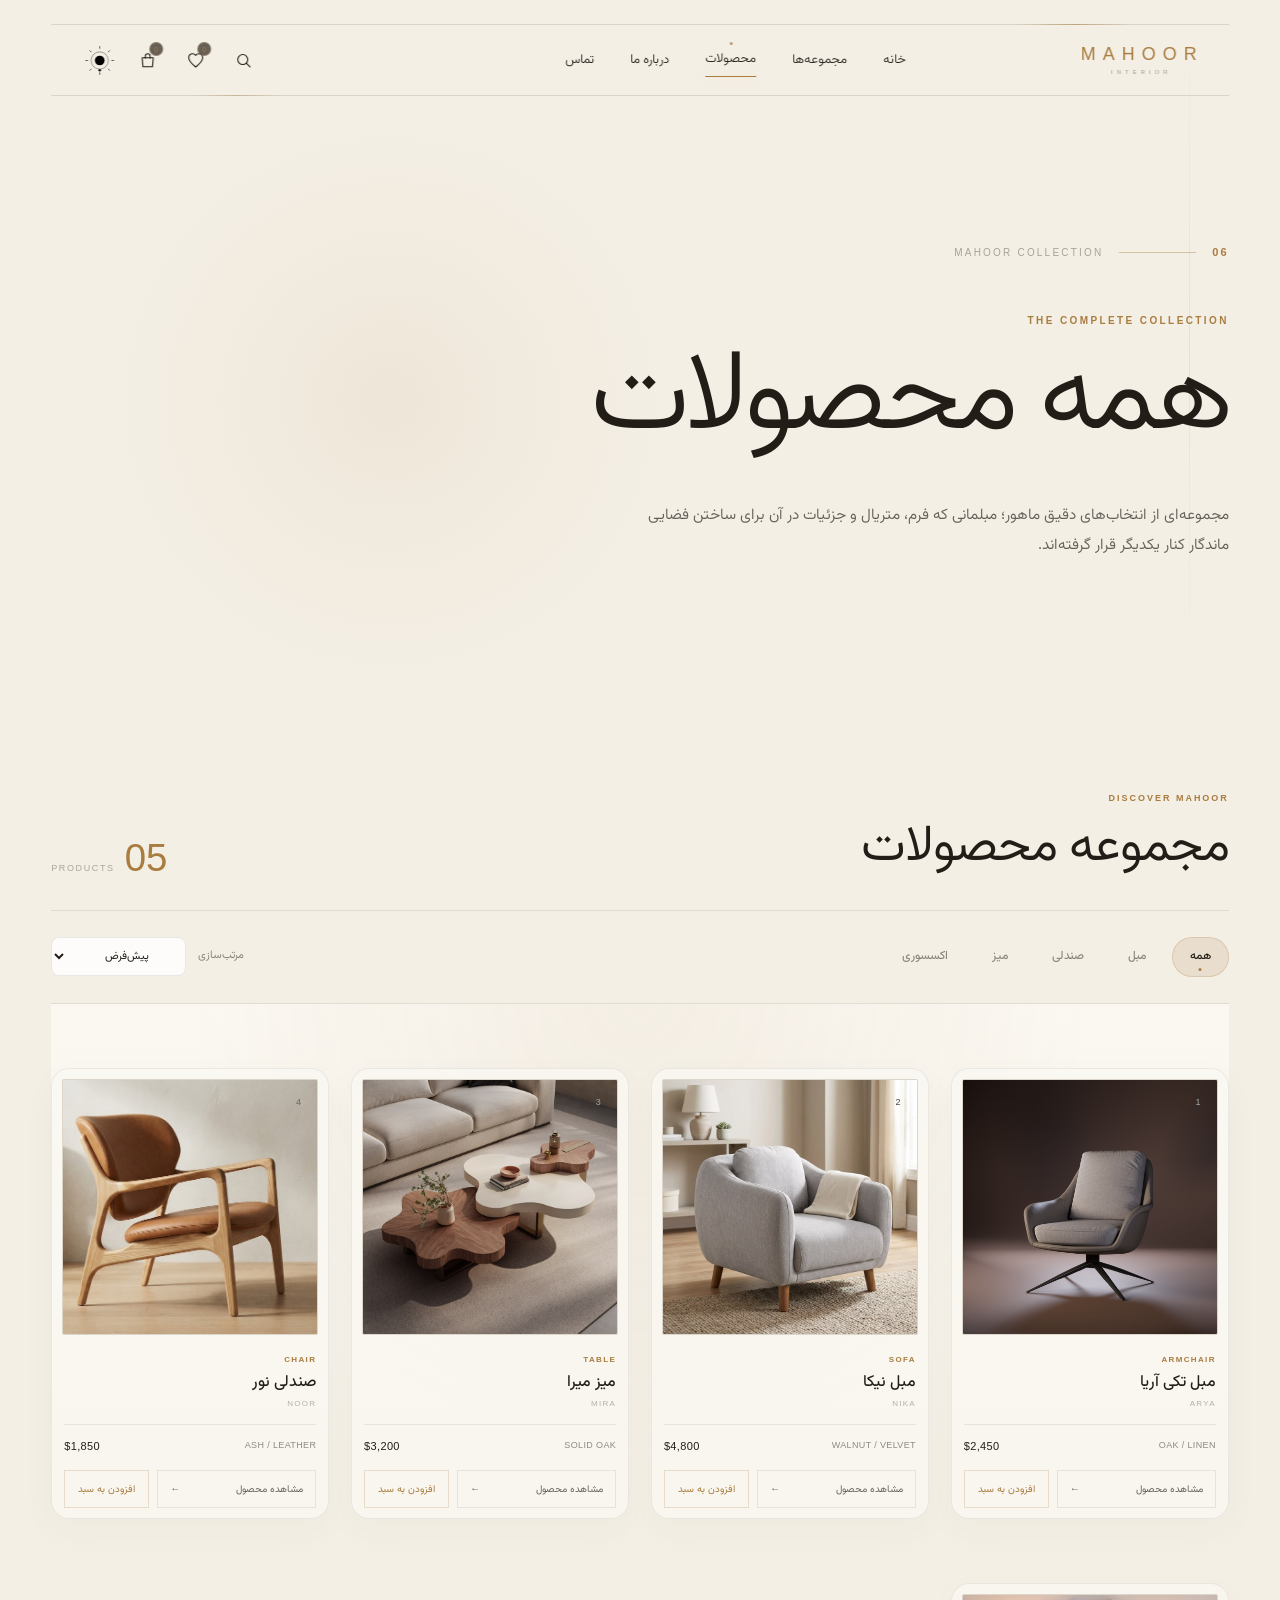
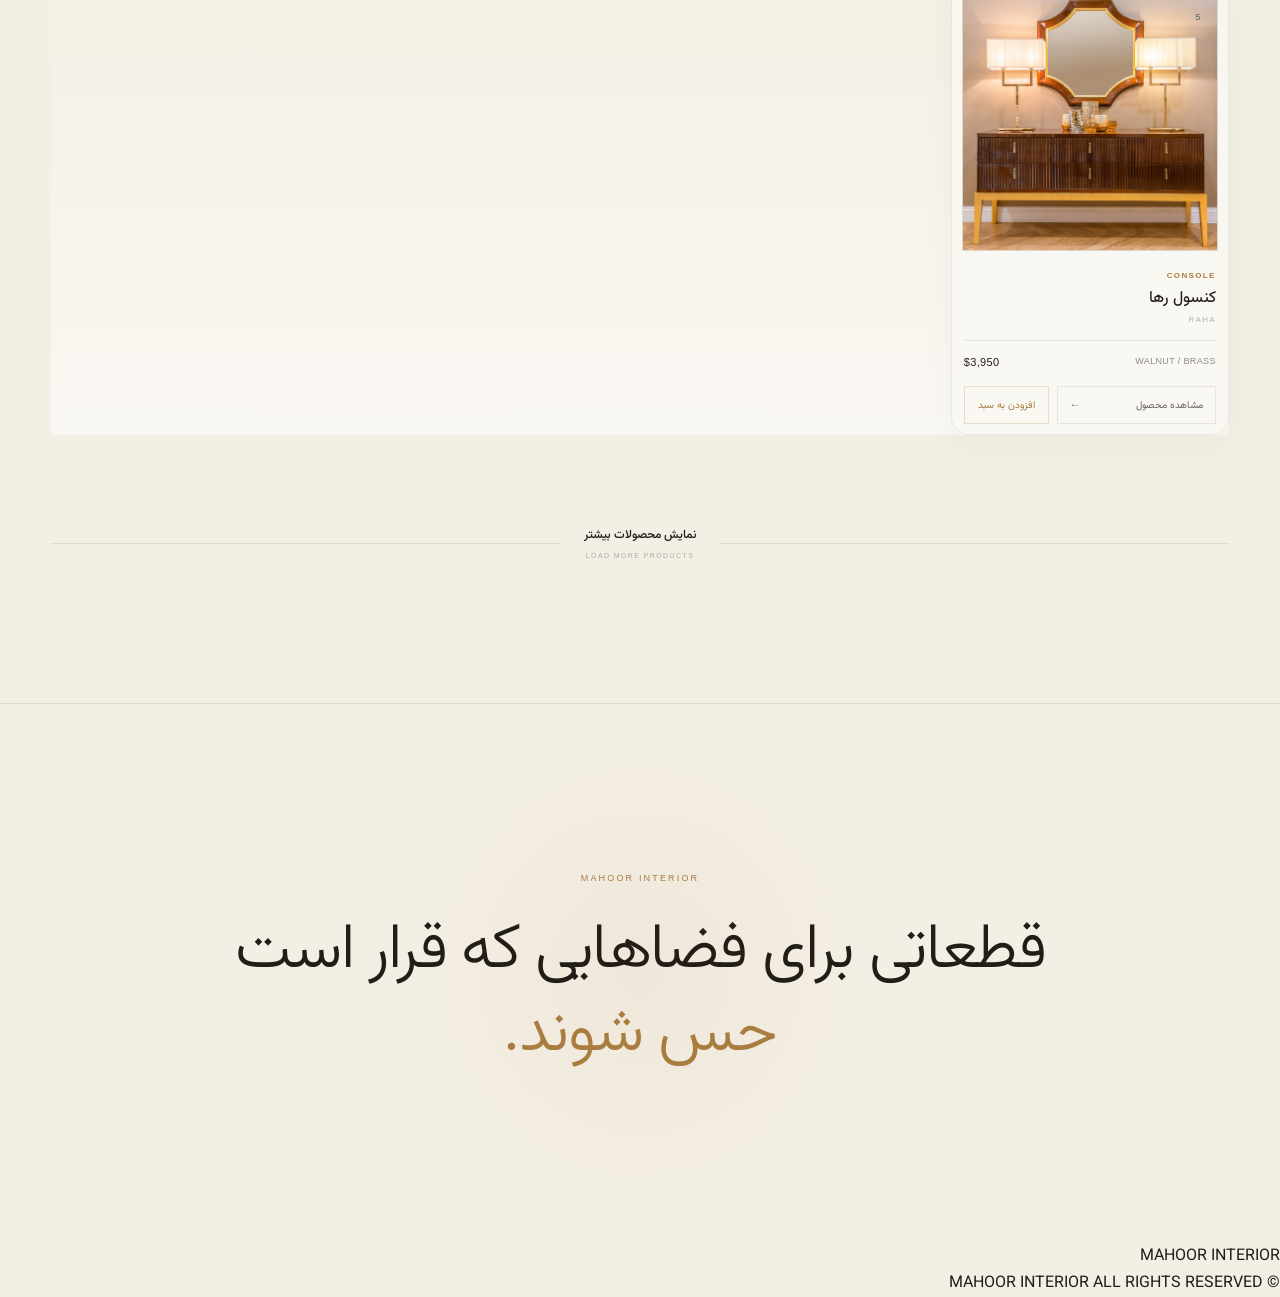
==== products.html @ e12f6e94 "first commit" ====
<!doctype html>
<html lang="fa" dir="rtl">
  <head>
    <meta charset="UTF-8" />
    <meta name="viewport" content="width=device-width, initial-scale=1.0" />
    <meta
      name="description"
      content="مجموعه کامل محصولات ماهور؛ انتخابی از مبلمان و محصولات لوکس برای فضاهای خاص."
    />

    <meta name="theme-color" content="#0a0908" />

    <title>محصولات | MAHOOR INTERIOR</title>

    <link rel="stylesheet" href="css/style.css" />
    <link rel="stylesheet" href="css/topbar.css" />
    <link rel="stylesheet" href="css/light-mode.css" />
    <link rel="stylesheet" href="css/products-page.css" />
    <link rel="stylesheet" href="css/scrollbar.css" />
    <link rel="stylesheet" href="css/responsive.css" />

</head>

  <body>
    <!-- =====================================================
       MAHOOR TOP BAR
       ===================================================== -->

    <header class="mahoor-topbar" id="mahoorTopbar">
      <div class="topbar-inner">
        <!-- BRAND -->

        <a href="index.html" class="topbar-logo" aria-label="صفحه اصلی ماهور">
          <span class="topbar-logo__name"> MAHOOR </span>

          <span class="topbar-logo__sub"> INTERIOR </span>
        </a>

        <!-- DESKTOP NAVIGATION -->

        <nav class="topbar-nav" aria-label="منوی اصلی">
          <a href="index.html" class="topbar-link"> خانه </a>

          <a href="index.html#packets" class="topbar-link"> مجموعه‌ها </a>

          <a
            href="products.html"
            class="topbar-link is-active"
            aria-current="page"
          >
            محصولات
          </a>

          <a href="index.html#about" class="topbar-link"> درباره ما </a>

          <a href="index.html#contact" class="topbar-link"> تماس </a>
        </nav>

        <!-- TOPBAR ACTIONS -->

        <div class="topbar-actions">
          <!-- SEARCH -->

          <button
            type="button"
            class="topbar-action topbar-search"
            aria-label="جستجوی محصولات"
            aria-expanded="false"
          >
            <svg
              class="topbar-icon"
              viewBox="0 0 24 24"
              fill="none"
              aria-hidden="true"
            >
              <circle
                cx="10.8"
                cy="10.8"
                r="6.3"
                stroke="currentColor"
                stroke-width="1.35"
              />

              <path
                d="M15.5 15.5L20 20"
                stroke="currentColor"
                stroke-width="1.35"
                stroke-linecap="round"
              />
            </svg>
          </button>

          <!-- WISHLIST -->

          <button
            type="button"
            class="topbar-action topbar-favorite"
            aria-label="علاقه‌مندی‌ها"
          >
            <svg
              class="topbar-icon"
              viewBox="0 0 24 24"
              fill="none"
              aria-hidden="true"
            >
              <path
                d="M20.8 8.6
                 C20.8 5.7 18.7 3.5 15.9 3.5
                 C14.3 3.5 12.8 4.3 12 5.6
                 C11.2 4.3 9.7 3.5 8.1 3.5
                 C5.3 3.5 3.2 5.7 3.2 8.6
                 C3.2 13.2 7.4 16.5 12 20.3
                 C16.6 16.5 20.8 13.2 20.8 8.6Z"
                stroke="currentColor"
                stroke-width="1.35"
                stroke-linecap="round"
                stroke-linejoin="round"
              />
            </svg>

            <span class="topbar-badge"> 0 </span>
          </button>

          <!-- SHOPPING BAG -->

          <button
            type="button"
            class="topbar-action topbar-bag"
            aria-label="سبد خرید"
          >
            <svg
              class="topbar-icon"
              viewBox="0 0 24 24"
              fill="none"
              aria-hidden="true"
            >
              <path
                d="M5 8.5H19L18 20H6L5 8.5Z"
                stroke="currentColor"
                stroke-width="1.35"
                stroke-linejoin="round"
              />

              <path
                d="M9 9V6.5C9 4.84 10.34 3.5 12 3.5C13.66 3.5 15 4.84 15 6.5V9"
                stroke="currentColor"
                stroke-width="1.35"
                stroke-linecap="round"
              />
            </svg>

            <span class="topbar-badge"> 0 </span>
          </button>

          <!-- THEME TOGGLE -->

          <button
            type="button"
            class="topbar-action topbar-theme-toggle"
            id="themeToggle"
            aria-label="تغییر حالت نمایش"
          >
            <svg
              class="mahoor-orbit"
              viewBox="0 0 32 32"
              fill="none"
              aria-hidden="true"
            >
              <!-- Outer architectural orbit -->
              <circle class="orbit-ring" cx="16" cy="16" r="9.5" />

              <!-- Inner core -->
              <circle class="orbit-core" cx="16" cy="16" r="4" />

              <!-- Orbit particle -->
              <circle class="orbit-particle" cx="16" cy="6.5" r="1.15" />

              <!-- Light rays -->
              <g class="orbit-rays">
                <line x1="16" y1="2.5" x2="16" y2="4.2" />
                <line x1="16" y1="27.8" x2="16" y2="29.5" />

                <line x1="2.5" y1="16" x2="4.2" y2="16" />
                <line x1="27.8" y1="16" x2="29.5" y2="16" />

                <line x1="6.45" y1="6.45" x2="7.65" y2="7.65" />
                <line x1="24.35" y1="24.35" x2="25.55" y2="25.55" />

                <line x1="24.35" y1="7.65" x2="25.55" y2="6.45" />
                <line x1="6.45" y1="25.55" x2="7.65" y2="24.35" />
              </g>
            </svg>
          </button>

          <!-- MOBILE MENU -->

          <button
            type="button"
            class="topbar-action topbar-menu-toggle"
            aria-label="باز کردن منوی موبایل"
            aria-expanded="false"
          >
            <span></span>
            <span></span>
          </button>
        </div>
      </div>

      <!-- ===================================================
         SEARCH PANEL
         =================================================== -->

      <div class="topbar-search-panel" aria-hidden="true">
        <div class="topbar-search-inner">
          <span class="topbar-search-label"> جستجوی محصول </span>

          <input
            type="search"
            class="topbar-search-input"
            placeholder="نام محصول را جستجو کنید..."
            aria-label="جستجوی محصول"
            autocomplete="off"
          />

          <button
            type="button"
            class="topbar-search-close"
            aria-label="بستن جستجو"
          >
            ×
          </button>
        </div>
      </div>

      <!-- ===================================================
         MOBILE MENU
         =================================================== -->

      <div class="topbar-mobile-menu" aria-hidden="true">
        <nav class="topbar-mobile-nav" aria-label="منوی موبایل">
          <a href="index.html" class="topbar-link"> خانه </a>

          <a href="" class="topbar-link"> مجموعه‌ها </a>

          <a
            href="products.html"
            class="topbar-link is-active"
            aria-current="page"
          >
            محصولات
          </a>

          <a href="index.html" class="topbar-link"> درباره ما </a>

          <a href="index.html" class="topbar-link"> تماس </a>
        </nav>

        <div class="topbar-mobile-footer">
          <span> MAHOOR INTERIOR </span>
        </div>
      </div>
    </header>

    <!-- =====================================================
       MAIN
       ===================================================== -->

    <main>
      <!-- ===================================================
         PRODUCTS HERO
         =================================================== -->

      <section class="products-page-hero" aria-labelledby="products-page-title">
        <div class="products-page-hero__inner">
          <div class="products-page-hero__meta">
            <span class="products-page-hero__number"> 06 </span>

            <span class="products-page-hero__line"></span>

            <span class="products-page-hero__label"> MAHOOR COLLECTION </span>
          </div>

          <div class="products-page-hero__content">
            <span class="products-page-hero__eyebrow">
              THE COMPLETE COLLECTION
            </span>

            <h1 id="products-page-title" class="products-page-hero__title">
              همه محصولات
            </h1>

            <p class="products-page-hero__description">
              مجموعه‌ای از انتخاب‌های دقیق ماهور؛ مبلمانی که فرم، متریال و
              جزئیات در آن برای ساختن فضایی ماندگار کنار یکدیگر قرار گرفته‌اند.
            </p>
          </div>
        </div>
      </section>

      <!-- ===================================================
         PRODUCTS CATALOG
         =================================================== -->

      <section
        class="products-page"
        id="all-products"
        aria-labelledby="products-catalog-title"
      >
        <div class="products-page__inner">
          <!-- CATALOG HEADER -->

          <header class="products-page__header">
            <div class="products-page__heading">
              <span class="products-page__eyebrow"> DISCOVER MAHOOR </span>

              <h2 id="products-catalog-title" class="products-page__title">
                مجموعه محصولات
              </h2>
            </div>

            <div class="products-page__count">
              <span class="products-page__count-number" id="productsCount">
                00
              </span>

              <span class="products-page__count-label"> PRODUCTS </span>
            </div>
          </header>

          <!-- =================================================
             FILTER / SORT BAR
             ================================================= -->

          <div class="products-page__toolbar">
            <!-- CATEGORY FILTER -->

            <div
              class="products-page__filters"
              role="group"
              aria-label="فیلتر محصولات"
            >
              <button
                type="button"
                class="products-filter__btn is-active"
                data-filter="all"
                aria-pressed="true"
              >
                همه
              </button>

              <button
                type="button"
                class="products-filter__btn"
                data-filter="sofa"
                aria-pressed="false"
              >
                مبل
              </button>

              <button
                type="button"
                class="products-filter__btn"
                data-filter="chair"
                aria-pressed="false"
              >
                صندلی
              </button>

              <button
                type="button"
                class="products-filter__btn"
                data-filter="table"
                aria-pressed="false"
              >
                میز
              </button>

              <button
                type="button"
                class="products-filter__btn"
                data-filter="accessory"
                aria-pressed="false"
              >
                اکسسوری
              </button>
            </div>

            <!-- SORT -->

            <div class="products-page__sort">
              <label for="productsSort" class="products-page__sort-label">
                مرتب‌سازی
              </label>

              <select
                id="productsSort"
                class="products-page__sort-select"
                aria-label="مرتب‌سازی محصولات"
              >
                <option value="default">پیش‌فرض</option>

                <option value="newest">جدیدترین</option>

                <option value="price-low">ارزان‌ترین</option>

                <option value="price-high">گران‌ترین</option>
              </select>
            </div>
          </div>

          <!-- =================================================
             PRODUCTS GRID
             ================================================= -->

          <div
            class="products-page__grid mahoor-products"
            id="productsGrid"
            aria-live="polite"
          >
            <!--
            محصولات در مرحله JavaScript
            به صورت داینامیک اینجا قرار می‌گیرند.
          --></div>

          <!-- =================================================
             EMPTY STATE
             ================================================= -->

          <div class="products-page__empty" id="productsEmpty" hidden>
            <span class="products-page__empty-number"> 00 </span>

            <h3>محصولی پیدا نشد</h3>

            <p>در حال حاضر محصولی با این فیلتر وجود ندارد.</p>

            <button
              type="button"
              class="products-page__reset"
              id="productsReset"
            >
              نمایش همه محصولات
            </button>
          </div>

          <!-- LOAD MORE -->

          <div class="products-page__footer">
            <button
              type="button"
              class="products-page__load-more"
              id="productsLoadMore"
            >
              <span class="products-page__load-more-line"></span>

              <span class="products-page__load-more-content">
                <span class="products-page__load-more-title">
                  نمایش محصولات بیشتر
                </span>

                <span class="products-page__load-more-subtitle">
                  LOAD MORE PRODUCTS
                </span>
              </span>

              <span class="products-page__load-more-arrow"> ↓ </span>

              <span class="products-page__load-more-line"></span>
            </button>
          </div>
        </div>
      </section>

      <!-- CLOSING STATEMENT -->

      <section class="products-page-closing" aria-label="درباره مجموعه ماهور">
        <div class="products-page-closing__inner">
          <span class="products-page-closing__label"> MAHOOR INTERIOR </span>

          <p class="products-page-closing__text">
            قطعاتی برای فضاهایی که قرار است
            <em>حس شوند.</em>
          </p>
        </div>
      </section>
    </main>

    <!-- Footer -->

    <footer class="mahoor-footer">
      <div class="footer-inner">
        <div class="footer-brand">
          <span class="footer-brand__name"> MAHOOR </span>

          <span class="footer-brand__sub"> INTERIOR </span>
        </div>

        <div class="footer-copy">
          <span> © MAHOOR INTERIOR </span>

          <span> ALL RIGHTS RESERVED </span>
        </div>
      </div>
    </footer>
    <script src="js/data/products.js"></script>
    <script src="js/render-data/products-render.js"></script>

    <script src="js/site.js" defer></script>
    <script src="js/theme.js" defer></script>
    <script src="js/topbar.js" defer></script>
    <!-- <script src="js/products-filter.js" defer></script> -->
    <!-- <script src="js/products-data.js" defer></script> -->
  </body>
</html>
---- css/style.css ----
/* =========================================================
   MAHOOR — GLOBAL DESIGN SYSTEM
   Dark Luxury / Editorial Furniture
   ========================================================= */

/* =========================================================
   01. FONT
   ========================================================= */

@font-face {
  font-family: "Vazirmatn";
  src: url("../fonts/Vazirmatn[wght].woff2") format("woff2");
  font-style: normal;
  font-weight: 100 900;
  font-display: swap;
}

/* =========================================================
   02. DESIGN TOKENS
   ========================================================= */

:root {
  /* ---------- Typography ---------- */

  --font-primary: "Vazirmatn", sans-serif;
  --font-secondary: Arial, sans-serif;

  /* ---------- Luxury Dark Palette ---------- */

  --color-bg: #0a0908;
  --color-surface: #11100e;
  --color-surface-elevated: #171411;
  --color-surface-warm: #1d1813;

  --color-cream: #f5f2eb;
  --color-cream-muted: rgba(245, 242, 235, 0.7);
  --color-cream-soft: rgba(245, 242, 235, 0.48);
  --color-cream-faint: rgba(245, 242, 235, 0.3);

  /* ---------- Accent ---------- */

  --color-accent: #c8a97e;
  --color-accent-light: #e0c49a;
  --color-accent-soft: rgba(200, 169, 126, 0.16);
  --color-accent-faint: rgba(200, 169, 126, 0.08);

  /* ---------- Borders ---------- */

  --color-border: rgba(245, 242, 235, 0.08);
  --color-border-strong: rgba(245, 242, 235, 0.13);

  --color-border-accent: rgba(200, 169, 126, 0.18);
  --color-border-accent-strong: rgba(200, 169, 126, 0.35);

  /* ---------- Legacy / Compatibility ---------- */

  --color-dark-wood: #211b16;

  /* ---------- Layout ---------- */

  --container-width: 1380px;

  --section-padding-x: clamp(20px, 4vw, 64px);
  --section-padding-y: clamp(80px, 9vw, 150px);

  /* ---------- Radius ---------- */

  --radius-sm: 8px;
  --radius-md: 14px;
  --radius-lg: 20px;
  --radius-xl: 28px;
  --radius-circle: 50%;
  --radius-full: 9999px;

  /* ---------- Shadows ---------- */

  --shadow-soft: 0 12px 35px rgba(0, 0, 0, 0.18);

  --shadow-luxury: 0 30px 80px rgba(0, 0, 0, 0.35);

  --shadow-deep: 0 45px 100px rgba(0, 0, 0, 0.45);

  /* ---------- Motion ---------- */

  --ease-cinematic: cubic-bezier(0.16, 1, 0.3, 1);

  --ease-out-smooth: cubic-bezier(0.25, 1, 0.5, 1);

  --ease-soft-return: cubic-bezier(0.22, 1, 0.36, 1);

  --ease-luxury: cubic-bezier(0.19, 1, 0.22, 1);

  --transition-fast: 0.25s var(--ease-out-smooth);

  --transition-normal: 0.4s var(--ease-out-smooth);

  --transition-luxury: 0.7s var(--ease-luxury);

  /* ---------- Topbar ---------- */

  --topbar-line: rgba(245, 242, 235, 0.12);

  --topbar-line-soft: rgba(245, 242, 235, 0.07);

  --topbar-text: rgba(245, 242, 235, 0.62);

  --topbar-text-strong: rgba(245, 242, 235, 0.94);

  --topbar-muted: rgba(245, 242, 235, 0.34);

  --topbar-accent: var(--color-accent);

  --topbar-panel: rgba(18, 15, 13, 0.88);

  /* ---------- Accessibility ---------- */

  --focus-ring: 0 0 0 3px rgba(200, 169, 126, 0.22);
}

/* =========================================================
   03. RESET
   ========================================================= */

*,
*::before,
*::after {
  box-sizing: border-box;

}

html {
  width: 100%;
  min-height: 100%;
  scroll-behavior: smooth;
  scroll-padding-top: 90px;
}

body {
  width: 100%;
  min-height: 100vh;
  margin: 0;

  overflow-x: hidden;

  /* background:
    radial-gradient(
      circle at 50% -20%,
      rgba(200, 169, 126, 0.035),
      transparent 38%
    ),
    var(--color-bg); */

  color: var(--color-cream);

  font-family: var(--font-primary);
  font-weight: 400;
  line-height: 1.7;
  direction: rtl;
  -webkit-font-smoothing: antialiased;
  -moz-osx-font-smoothing: grayscale;
  text-rendering: optimizeLegibility;
}

/* =========================================================
   04. MEDIA RESET
   ========================================================= */

img,
picture,
video,
canvas,
svg {
  display: block;
  max-width: 100%;
}

img {
  height: auto;
}

button,
input,
textarea,
select {
  font: inherit;
}

button {
  color: inherit;
}

a {
  color: inherit;
  text-decoration: none;
}

/* =========================================================
   05. SELECTION
   ========================================================= */

::selection {
  background: var(--color-accent);
  color: var(--color-bg);
}

/* =========================================================
   06. FOCUS
   ========================================================= */

:focus-visible {
  outline: none;
  box-shadow: var(--focus-ring);
}

/* =========================================================
   07. GLOBAL CONTAINER
   ========================================================= */

.container {
  width: min(
    calc(100% - (var(--section-padding-x) * 2)),
    var(--container-width)
  );

  margin-inline: auto;
}

/* =========================================================
   08. BRAND INTRO
   ========================================================= */

.brand-intro {
  position: fixed;
  inset: 0;

  z-index: 100;

  display: flex;
  align-items: center;
  justify-content: center;

  background:
    radial-gradient(
      circle at center,
      rgba(200, 169, 126, 0.035),
      transparent 40%
    ),
    #080706;

  pointer-events: none;

  animation: fadeOutIntro 0.8s var(--ease-cinematic) 1.2s forwards;
}

.intro-content {
  text-align: center;

  animation: logoReveal 1.2s var(--ease-cinematic) forwards;
}

.brand-sub {
  display: block;

  margin-bottom: 8px;

  color: var(--color-accent);

  font-size: 40px;
  font-weight: 200;

  letter-spacing: 6px;
  line-height: 1.2;
}

.brand-title {
  color: var(--color-cream);

  font-size: 28px;
  font-weight: 300;

  letter-spacing: 4px;
  line-height: 1.3;
}

/* =========================================================
   09. GLOBAL LUXURY SURFACES
   ========================================================= */

.luxury-surface {
  background: var(--color-surface);

  border: 1px solid var(--color-border);

  box-shadow: var(--shadow-soft);
}

.luxury-surface--elevated {
  background: var(--color-surface-elevated);

  border-color: var(--color-border-strong);

  box-shadow: var(--shadow-luxury);
}

/* =========================================================
   10. GLOBAL BUTTON BEHAVIOR
   ========================================================= */

button,
a {
  -webkit-tap-highlight-color: transparent;
}

button {
  border: 0;
  background: none;
  cursor: pointer;
}

button,
a,
input,
textarea,
select {
  transition:
    color var(--transition-fast),
    background-color var(--transition-fast),
    border-color var(--transition-fast),
    opacity var(--transition-fast),
    box-shadow var(--transition-fast),
    transform var(--transition-fast);
}

/* =========================================================
   11. GLOBAL IMAGE BEHAVIOR
   ========================================================= */

img {
  user-select: none;
  -webkit-user-drag: none;
}

/* =========================================================
   12. REDUCED MOTION
   ========================================================= */

@media (prefers-reduced-motion: reduce) {
  html {
    scroll-behavior: auto;
  }

  *,
  *::before,
  *::after {
    animation-duration: 0.01ms !important;
    animation-iteration-count: 1 !important;
    transition-duration: 0.01ms !important;
  }
}

/* =========================================================
   13. BRAND INTRO ANIMATION
   ========================================================= */

@keyframes logoReveal {
  0% {
    opacity: 0;

    transform: scale(0.95) translateY(10px);

    filter: blur(10px);
  }

  50% {
    opacity: 1;

    transform: scale(1) translateY(0);

    filter: blur(0);
  }

  100% {
    opacity: 0;

    transform: scale(1.05) translateY(-10px);

    filter: blur(5px);
  }
}

@keyframes fadeOutIntro {
  to {
    opacity: 0;
    visibility: hidden;
  }
}

/* =========================================================
   14. MOBILE GLOBAL RESPONSIVE
   ========================================================= */

@media (max-width: 430px) {
  :root {
    --section-padding-x: 18px;
    --section-padding-y: 70px;
  }

  /* ---------- Products ---------- */

  .product-card {
    width: 94%;
    margin: 30px auto;
  }

  .product-card h1 {
    margin-bottom: 25px;
    font-size: 25px;
  }

  .cards {
    grid-template-columns: repeat(2, 1fr);
    gap: 12px;
  }

  .product-image {
    height: 180px;
  }

  .text-card {
    padding: 10px;
  }

  .text-card h3 {
    font-size: 14px;
  }

  .text-card p,
  .text-card h4 {
    font-size: 12px;
  }

  .text-card button {
    height: 32px;
    font-size: 12px;
  }

  /* ---------- About ---------- */

  .mahoor-about {
    width: 92%;
    height: auto;

    margin: 40px auto;

    flex-direction: column;

    border-radius: var(--radius-lg);

    box-shadow: 0 15px 40px rgba(0, 0, 0, 0.28);

    cursor: default;
  }

  .mahoor-panel {
    width: 100%;
    transform: none !important;
  }

  .mahoor-image {
    height: 260px;
  }

  .mahoor-text {
    min-height: 390px;
    height: auto;

    padding: 35px 22px;
  }

  .mahoor-text h2 {
    font-size: 26px;
  }

  /* ---------- Footer ---------- */

  .mahoor-footer-main {
    width: 88%;

    padding: 50px 0 35px;

    grid-template-columns: 1fr 1fr;

    gap: 38px 25px;
  }

  .footer-brand {
    grid-column: 1 / -1;
    text-align: center;
  }

  .footer-links,
  .footer-contact,
  .footer-social {
    align-items: center;
    text-align: center;
  }

  .footer-bottom {
    flex-direction: column;

    gap: 8px;

    text-align: center;
  }
}

/* =========================================================
   15. VERY SMALL DEVICES
   ========================================================= */

@media (max-width: 360px) {
  .brand-sub {
    font-size: 32px;
    letter-spacing: 4px;
  }

  .brand-title {
    font-size: 23px;
    letter-spacing: 2px;
  }

  .cards {
    gap: 8px;
  }
}
---- css/topbar.css ----
/* =========================================================
   MAHOOR — LUXURY TOP BAR
   Architectural / Editorial / Premium
========================================================= */

/* =========================================================
   ROOT
========================================================= */

.mahoor-topbar {
  position: absolute;
  top: 24px;
  left: 50%;
  z-index: 1000;
  width: min(92%, 1380px);
  padding: 0;
  direction: rtl;
  opacity: 0;
  transform: translateX(-50%) translateY(-18px);
  filter: blur(8px);
  animation: mahoorTopbarReveal 1.2s var(--ease-soft-return) 0.65s forwards;
}

@keyframes mahoorTopbarReveal {
  0% {
    opacity: 0;

    transform: translateX(-50%) translateY(-18px);

    filter: blur(8px);
  }

  100% {
    opacity: 1;

    transform: translateX(-50%) translateY(0);

    filter: blur(0);
  }
}

/* =========================================================
   INNER
========================================================= */

.topbar-inner {
  position: relative;
  width: 100%;
  min-height: 70px;
  padding: 0 28px;
  margin: 0 auto;
  display: flex;
  align-items: center;
  gap: 40px;
  border-top: 1px solid var(--topbar-line);
  border-bottom: 1px solid var(--topbar-line);
  transition:
    background 0.6s ease,
    border-color 0.6s ease,
    box-shadow 0.6s ease,
    min-height 0.6s var(--ease-soft-return);
}

/* =========================================================
   TOPBAR AMBIENT LIGHT
========================================================= */

.topbar-inner::before {
  content: "";
  position: absolute;
  top: -1px;
  right: 8%;
  width: 120px;
  height: 1px;
  background: linear-gradient(
    90deg,
    transparent,
    var(--topbar-accent),
    transparent
  );
  opacity: 0.55;
  pointer-events: none;
}

.topbar-inner::after {
    
  content: "";
  position: absolute;
  bottom: -1px;
  left: 12%;
  width: 90px;
  height: 1px;
  background: linear-gradient(
    90deg,
    transparent,
    var(--topbar-accent),
    transparent
  );

  opacity: 0.35;
  pointer-events: none;
}

/* =========================================================
   LOGO
========================================================= */

.topbar-logo {
    
  position: relative;
  display: flex;
  flex-direction: column;
  align-items: center;
  justify-content: center;
  flex-shrink: 0;
  min-width: 112px;
  color: var(--topbar-accent);
  text-decoration: none;
  line-height: 1;
  transition:
    opacity 0.45s ease,
    transform 0.45s var(--ease-soft-return);
}

.topbar-logo:hover {

  opacity: 0.8;
  transform: translateY(-1px);
}

.topbar-logo__name {

  font-family: Arial, sans-serif;
  font-size: 18px;
  font-weight: 500;
  letter-spacing: 7px;
  transform: translateX(3px);
}

.topbar-logo__sub {

  margin-top: 6px;
  color: var(--topbar-muted);
  font-family: Arial, sans-serif;
  font-size: 6px;
  font-weight: 400;
  letter-spacing: 4px;
  transform: translateX(2px);
}

/* =========================================================
   NAVIGATION
========================================================= */

.topbar-nav {

  display: flex;
  align-items: center;
  justify-content: center;
  gap: 36px;
  margin: 0 auto;
  height: 100%;
}

.topbar-link {
    
  position: relative;
  display: flex;
  align-items: center;
  justify-content: center;
  height: 70px;
  color: var(--topbar-text);
  font-family: var(--font-primary);
  font-size: 12px;
  font-weight: 300;
  text-decoration: none;
  white-space: nowrap;
  transition:
    color 0.45s ease,
    transform 0.45s var(--ease-soft-return);
}

.topbar-link:hover,
.topbar-link.is-active {
  color: var(--topbar-text-strong);

  transform: translateY(-1px);
}

/* underline */

.topbar-link::after {

  content: "";
  position: absolute;
  right: 0;
  bottom: 17px;
  width: 0;
  height: 1px;
  background: var(--topbar-accent);
  box-shadow: 0 0 10px rgba(200, 169, 126, 0.35);
  transition: width 0.55s var(--ease-soft-return);
}

.topbar-link:hover::after,
.topbar-link.is-active::after {
  width: 100%;
}

/* small active dot */

.topbar-link.is-active::before {

  content: "";
  position: absolute;
  top: 18px;
  right: 50%;
  width: 3px;
  height: 3px;
  border-radius: 50%;
  background: var(--topbar-accent);
  opacity: 0.75;
  transform: translateX(50%);
}

/* =========================================================
   ACTIONS
========================================================= */

.topbar-actions {

  display: flex;
  align-items: center;
  gap: 8px;
  margin-right: auto;
  flex-shrink: 0;
}

/* =========================================================
   ACTION BUTTON
========================================================= */

.topbar-action {

  position: relative;
  width: 40px;
  height: 40px;
  padding: 0;
  display: grid;
  place-items: center;
  border: 0;
  border-radius: 20px;
  outline: none;
  background: transparent;
  color: var(--topbar-text);
  cursor: pointer;
  transition:
    color 0.4s ease,
    background 0.4s ease,
    transform 0.45s var(--ease-soft-return);
}

.topbar-action:hover {

  color: var(--topbar-text-strong);
  background: rgba(245, 242, 235, 0.035);
  transform: translateY(-1px);
}

/* =========================================================
   SVG ICONS
========================================================= */

.topbar-icon {

  width: 19px;
  height: 19px;
  display: block;
  overflow: visible;
  transition: transform 0.45s var(--ease-soft-return);
}

.topbar-action:hover .topbar-icon {
  transform: scale(1.04);
}

/* =========================================================
   BADGE
========================================================= */

.topbar-badge {

  position: absolute;
  top: 2px;
  right: 4px;
  min-width: 14px;
  height: 14px;
  padding: 0 3px;
  display: grid;
  place-items: center;
  border: 1px solid rgba(200, 169, 126, 0.42);
  border-radius: 50%;
  background: rgba(18, 15, 13, 0.94);
  color: var(--topbar-accent);
  font-family: Arial, sans-serif;
  font-size: 7px;
  font-weight: 500;
  line-height: 1;
  /* box-shadow: 0 0 0 2px rgba(18, 15, 13, 0.25); */
}

/* =========================================================
   SEARCH PANEL
========================================================= */

.topbar-search-panel {

  position: absolute;
  top: calc(100% + 12px);
  left: 0;
  right: 0;
  padding: 0 28px;
  opacity: 0;
  visibility: hidden;
  transform: translateY(-10px) scale(0.985);
  transition:
    opacity 0.45s ease,
    visibility 0.45s ease,
    transform 0.55s var(--ease-soft-return);
}

.topbar-search-inner {

  position: relative;
  min-height: 72px;
  display: flex;
  align-items: center;
  gap: 22px;
  padding: 0 24px;
  border: 1px solid rgba(200, 169, 126, .18);;
  border-radius: var(--radius-lg);
  background: rgba(18, 15, 13, 0.78);
  backdrop-filter: blur(24px);
  -webkit-backdrop-filter: blur(24px);
  box-shadow: 0 25px 70px rgba(0, 0, 0, 0.25);
}

.topbar-search-inner::before {

  content: "";
  position: absolute;
  top: -1px;
  right: 10%;
  width: 90px;
  height: 1px;
  background: var(--topbar-accent);
  opacity: 0.55;
}

.topbar-search-label {

  flex-shrink: 0;
  color: var(--topbar-accent);
  font-family: Arial, sans-serif;
  font-size: 7px;
  letter-spacing: 3px;
}

.topbar-search-inner input {

  flex: 1;
  height: 45px;
  padding: 0;
  border: 0;
  outline: none;
  background: transparent;
  color: var(--topbar-text-strong);
  font-family: var(--font-primary);
  font-size: 12px;
  direction: rtl;
}

.topbar-search-inner input::placeholder {
  color: rgba(245, 242, 235, 0.32);
}

.topbar-search-close {
  width: 36px;
  height: 36px;
  padding: 0;
  display: grid;
  place-items: center;
  flex-shrink: 0;
  border: 0;
  background: transparent;
  color: var(--topbar-muted);
  cursor: pointer;
  transition:
    color 0.35s ease,
    transform 0.4s ease;
}

.topbar-search-close:hover {
  color: var(--topbar-accent);

  transform: rotate(90deg);
}

.topbar-search-close svg {
  width: 17px;
  height: 17px;
}

/* =========================================================
   SEARCH — OPEN STATE
========================================================= */

.mahoor-topbar.search-open .topbar-search-panel {
  opacity: 1;

  visibility: visible;

  transform: translateY(0) scale(1);
}

/* وقتی Search باز است */

.mahoor-topbar.search-open .topbar-search {
  color: var(--topbar-accent);

  background: rgba(200, 169, 126, 0.06);
}

/* Search icon */

.mahoor-topbar.search-open .topbar-search .topbar-icon {
  transform: rotate(90deg) scale(1.04);
}

/* =========================================================
   MAHOOR ORBIT — THEME TOGGLE
========================================================= */

.topbar-theme-toggle {
  position: relative;
  color: var(--topbar-accent);
}

/* =========================================================
   ORBIT SVG
========================================================= */

.mahoor-orbit {
  width: 33px;
  height: 33px;
  overflow: visible;
  transition: transform 0.8s var(--ease-soft-return);
}

/* =========================================================
   OUTER RING
========================================================= */

.orbit-ring {

  fill: none;
  stroke: currentColor;
  stroke-width: 0.8;
  opacity: 0.65;
  transform-origin: center;
  transition:
    transform 0.8s var(--ease-soft-return),
    opacity 0.5s ease;
}

/* =========================================================
   CORE
========================================================= */

.orbit-core {
  fill: currentColor;

  opacity: 0.72;

  transform-origin: center;

  transition:
    transform 0.7s var(--ease-soft-return),
    opacity 0.5s ease;
}

/* =========================================================
   PARTICLE
========================================================= */

.orbit-particle {
  fill: currentColor;

  transform-origin: 16px 16px;

  transition: transform 0.9s var(--ease-soft-return);
}

/* =========================================================
   RAYS
========================================================= */

.orbit-rays {

  stroke: currentColor;
  stroke-width: 0.75;
  stroke-linecap: round;
  opacity: 0;
  transform: scale(0.35) rotate(-25deg);
  transform-origin: 16px 16px;
  transition:
    opacity 0.45s ease,
    transform 0.8s var(--ease-soft-return);
}

/* =========================================================
   HOVER
========================================================= */

.topbar-theme-toggle:hover .mahoor-orbit {
  transform: rotate(12deg) scale(1.06);
}

.topbar-theme-toggle:hover .orbit-ring {
  opacity: 1;
}

.topbar-theme-toggle:hover .orbit-core {
  opacity: 1;
}

/* =========================================================
   LIGHT MODE
========================================================= */

:root[data-theme="light"] .orbit-ring {
  opacity: 0.5;

  transform: scale(0.88);
}

:root[data-theme="light"] .orbit-core {
  opacity: 1;

  transform: scale(1.18);
}

:root[data-theme="light"] .orbit-particle {
  transform: rotate(180deg);
}

:root[data-theme="light"] .orbit-rays {
  opacity: 0.8;

  transform: scale(1) rotate(0);
}

/* =========================================================
   LIGHT MODE HOVER
========================================================= */

:root[data-theme="light"] .topbar-theme-toggle:hover .mahoor-orbit {
  transform: rotate(-12deg) scale(1.06);
}
/* =========================================================
   THEME TRANSITION
========================================================= */

.topbar-theme-toggle.is-changing .orbit-particle {
  animation: mahoorOrbitMove 0.8s var(--ease-soft-return);
}

@keyframes mahoorOrbitMove {
  0% {
    transform: rotate(0deg);
  }

  50% {
    transform: rotate(180deg);
  }

  100% {
    transform: rotate(360deg);
  }
}

/* =========================================================
   MOBILE MENU BUTTON
========================================================= */

.topbar-menu-toggle {
  display: none;

  width: 42px;
  height: 42px;

  padding: 0;

  align-items: center;
  justify-content: center;

  flex-direction: column;

  gap: 6px;

  border: 0;

  background: transparent;

  cursor: pointer;
}

.topbar-menu-toggle span {
  display: block;

  width: 21px;
  height: 1px;

  background: var(--topbar-text-strong);

  transform-origin: center;

  transition:
    transform 0.55s var(--ease-soft-return),
    width 0.45s ease,
    opacity 0.35s ease;
}

.topbar-menu-toggle span:last-child {
  width: 14px;
}

/* =========================================================
   MOBILE MENU
========================================================= */

.topbar-mobile-menu {

  position: absolute;
  top: calc(100% + 12px);
  left: 0;
  right: 0;
  min-height: 430px;
  padding: 50px 38px 30px;
  display: flex;
  flex-direction: column;
  justify-content: space-between;
  border: 1px solid rgba(200, 169, 126, 0.16);
  background: rgba(18, 15, 13, 0.88);
  backdrop-filter: blur(28px);
  -webkit-backdrop-filter: blur(28px);
  box-shadow: 0 30px 80px rgba(0, 0, 0, 0.3);
  opacity: 0;
  visibility: hidden;
  transform: translateY(-14px);
  transition:
    opacity 0.5s ease,
    visibility 0.5s ease,
    transform 0.6s var(--ease-soft-return);
}

/* subtle corner line */

.topbar-mobile-menu::before {

  content: "";
  position: absolute;
  top: -1px;
  right: 12%;
  width: 80px;
  height: 1px;
  background: var(--topbar-accent);
  opacity: 0.55;
}

/* =========================================================
   MOBILE NAV
========================================================= */

.topbar-mobile-nav {

  display: flex;
  flex-direction: column;
  gap: 0;
}

.topbar-mobile-nav a {
  position: relative;
  display: flex;
  align-items: center;
  gap: 18px;
  min-height: 65px;
  border-bottom: 1px solid var(--topbar-line-soft);
  color: var(--topbar-text);
  font-family: var(--font-primary);
  font-size: 16px;
  font-weight: 300;
  text-decoration: none;
  transition:
    color 0.4s ease,
    padding-right 0.5s var(--ease-soft-return);
}

.topbar-mobile-nav a:first-child {
  border-top: 1px solid var(--topbar-line-soft);
}

.topbar-mobile-nav a:hover {
  padding-right: 10px;

  color: var(--topbar-text-strong);
}

.mobile-link-number {
  color: var(--topbar-accent);

  font-family: Arial, sans-serif;

  font-size: 7px;

  letter-spacing: 1px;

  opacity: 0.7;
}

/* =========================================================
   MOBILE FOOTER
========================================================= */

.topbar-mobile-footer {
  display: flex;

  align-items: center;

  justify-content: space-between;

  padding-top: 24px;

  border-top: 1px solid var(--topbar-line-soft);

  color: var(--topbar-muted);

  font-family: Arial, sans-serif;

  font-size: 7px;

  letter-spacing: 3px;
}

/* =========================================================
   SCROLLED STATE
========================================================= */

.mahoor-topbar.is-scrolled {
  position: fixed;
  top: 12px;
  width: min(92%, 1280px);
}

.mahoor-topbar.is-scrolled .topbar-inner {

  min-height: 58px;
  padding: 0 20px;
  border: 1px solid rgba(200, 169, 126, 0.16);
  border-radius: 14px;
  background: rgba(18, 15, 13, 0.7);
  backdrop-filter: blur(22px);
  -webkit-backdrop-filter: blur(22px);
  box-shadow: 0 18px 55px rgba(0, 0, 0, 0.18);
}

.mahoor-topbar.is-scrolled .topbar-link {
  height: 58px;
}

.mahoor-topbar.is-scrolled .topbar-link::after {
  bottom: 12px;
}

.mahoor-topbar.is-scrolled .topbar-link.is-active::before {
  top: 11px;
}

/* =========================================================
   FOCUS
========================================================= */

.topbar-action:focus-visible,
.topbar-link:focus-visible,
.topbar-menu-toggle:focus-visible,
.topbar-search-close:focus-visible {
  outline: 1px solid rgba(200, 169, 126, 0.65);

  outline-offset: 4px;
}

/* =========================================================
   RESPONSIVE — TABLET
========================================================= */

@media (max-width: 1050px) {
  .mahoor-topbar {
    width: 94%;
  }

  .topbar-inner {
    padding: 0 18px;

    gap: 24px;
  }

  .topbar-nav {
    gap: 22px;
  }

  .topbar-link {
    font-size: 11px;
  }

  .topbar-actions {
    gap: 2px;
  }

  .topbar-logo {
    min-width: 96px;
  }

  .topbar-logo__name {
    font-size: 16px;

    letter-spacing: 6px;
  }
}

/* =========================================================
   RESPONSIVE — MOBILE
========================================================= */



/* =========================================================
   VERY SMALL MOBILE
========================================================= */

@media (max-width: 420px) {
  .topbar-mobile-menu {
    min-height: 390px;
  }

  .topbar-mobile-nav a {
    min-height: 60px;

    font-size: 15px;
  }
}
---- css/light-mode.css ----
/* =========================================================
   01. DESIGN TOKENS — LIGHT PALETTE
   (overrides the :root tokens defined in style 2.css)
   ========================================================= */

:root[data-theme="light"] {
  color-scheme: light;

  /* ---------- Surfaces ---------- */
    --surface-ivory: #F3EFE7;
  --surface-paper: #F8F5EF;
  --surface-stone: #EAE4D8;
  --surface-sand: #E3D9C9;
  --surface-dark: #1D1B17;
  --ink-primary: #181713;
  --ink-secondary: #5F5A50;
  --accent-bronze: #9A7040;

  --color-bg: #faf7f2;
  --color-surface: #f4efe5;
  --color-surface-elevated: #ffffff;
  --color-surface-warm: #efe6d5;

  /* ---------- Text (was "cream on dark", now "ink on paper") ---------- */

  --color-cream: #221d17;
  --color-cream-muted: rgba(34, 29, 23, 0.68);
  --color-cream-soft: rgba(34, 29, 23, 0.5);
  --color-cream-faint: rgba(34, 29, 23, 0.32);

  /* ---------- Accent (deepened slightly for contrast on paper) ---------- */

  --color-accent: #a97c3f;
  --color-accent-light: #c8a97e;
  --color-accent-soft: rgba(169, 124, 63, 0.14);
  --color-accent-faint: rgba(169, 124, 63, 0.07);

  /* ---------- Borders ---------- */

  --color-border: rgba(34, 29, 23, 0.09);
  --color-border-strong: rgba(34, 29, 23, 0.15);

  --color-border-accent: rgba(169, 124, 63, 0.22);
  --color-border-accent-strong: rgba(169, 124, 63, 0.4);

  /* ---------- Legacy / Compatibility ---------- */

  --color-dark-wood: #e4d7bd;

  /* ---------- Shadows (warm, soft — not pure black) ---------- */

  --shadow-soft: 0 12px 35px rgba(80, 64, 40, 0.1);
  --shadow-luxury: 0 30px 80px rgba(80, 64, 40, 0.14);
  --shadow-deep: 0 45px 100px rgba(80, 64, 40, 0.18);

  /* ---------- Topbar ---------- */

  --topbar-line: rgba(34, 29, 23, 0.12);
  --topbar-line-soft: rgba(34, 29, 23, 0.07);
  --topbar-text: rgba(34, 29, 23, 0.68);
  --topbar-text-strong: rgba(20, 17, 13, 0.95);
  --topbar-muted: rgba(34, 29, 23, 0.4);
  --topbar-panel: rgba(255, 253, 248, 0.9);

  /* ---------- Accessibility ---------- */

  --focus-ring: 0 0 0 3px rgba(169, 124, 63, 0.28);
}

/* Smooth cross-fade when the theme switches */

:root[data-theme="light"] body,
:root:not([data-theme="light"]) body {
  transition:
    background-color 0.6s var(--ease-out-smooth, ease),
    color 0.6s var(--ease-out-smooth, ease);
    background: var(--color-surface);
    
}

.mahoor-topbar .topbar-inner,
.why-us,
.mahoor-products,
/* .mahoor-footer-section, */
.collection-card__overlay .product__media,
.about-visual__frame,
.luxury-surface,
.luxury-surface--elevated {
  transition:
    background-color 0.6s var(--ease-out-smooth, ease),
    border-color 0.6s var(--ease-out-smooth, ease),
    color 0.6s var(--ease-out-smooth, ease);
}





/* =========================================================
   02. BRAND INTRO SPLASH
   ========================================================= */

:root[data-theme="light"] .brand-intro {
  background:
    radial-gradient(
      circle at center,
      rgba(169, 124, 63, 0.05),
      transparent 40%
    ),
    #fbf8f2;
}

/* =========================================================
   03. TOPBAR — hardcoded literals
   ========================================================= */

:root[data-theme="light"] .topbar-icon{

  color:var(--color-cream);

}
:root[data-theme="light"] .topbar-link{
  font-size: 13px;
  color:var(--color-cream);
  

}
:root[data-theme="light"] .topbar-link::after{

  color:var(--color-accent-light);

}

:root[data-theme="light"] .topbar-action:hover {
  background: rgba(34, 29, 23, 0.045);
}

:root[data-theme="light"] .topbar-badge {
  background: var(--color-cream-muted);
  /* box-shadow: 0 0 0 2px rgba(255, 253, 248, 0.6); */
}

:root[data-theme="light"] .topbar-search-inner {
  background: rgba(255, 253, 248, 0.85);
  box-shadow: 0 25px 70px rgba(80, 64, 40, 0.16);
}

:root[data-theme="light"] .topbar-search-inner input::placeholder {
  color: rgba(34, 29, 23, 0.35);
}

:root[data-theme="light"] .topbar-theme-toggle{
  color: #000000;
}


:root[data-theme="light"] .topbar-mobile-menu {
  background: rgba(255, 253, 248, 0.94);
  box-shadow: 0 30px 80px rgba(80, 64, 40, 0.16);
}

:root[data-theme="light"] .mahoor-topbar.is-scrolled .topbar-inner {
  background: var(--color-border);

  border-color: var(--color-dark-wood);

  box-shadow:var(--shadow-deep);
}


/* hero section */


:root[data-theme="light"] .hero__media{

  z-index: 2;
}

  :root[data-theme="light"] .hero__overlay,
  body.light-theme .hero__overlay {
    background:
      /* 1. Warm vignette — lightest at focus, cream at edges */
      radial-gradient(
        ellipse 80% 90% at 35% 50%,
        transparent 0%,
        rgba(240, 233, 220, 0.15) 75%,
        rgba(240, 233, 220, 0.4) 100%
      ),
      /* 2. Horizontal — cream wash on text side (right, RTL) */
      linear-gradient(
        90deg,
        rgba(240, 233, 220, 0.06) 0%,     /* photo side — almost clear */
        rgba(240, 233, 220, 0.14) 38%,
        rgba(240, 233, 220, 0.55) 72%,
        rgba(240, 233, 220, 0.82) 100%    /* text side — soft panel */
      ),
      /* 3. Vertical — top & bottom anchor (very light) */
      linear-gradient(
        180deg,
        rgba(240, 233, 220, 0.28) 0%,
        transparent 25%,
        transparent 72%,
        rgba(240, 233, 220, 0.5) 100%
      );
  }





  :root[data-theme="light"] .hero__image,
  body.light-theme .hero__image {
    filter: saturate(0.92) contrast(1.0) brightness(1.05) sepia(0.04);
  }



  /* ---------- 16.4 Gold accent glow (title) ----------------------- */

  :root[data-theme="light"] .hero__title-accent,
  body.light-theme .hero__title-accent {
    text-shadow: 0 0 28px rgba(139, 100, 50, 0.12);
  }
  :root[data-theme="light"] .hero__title-line,.hero__description{
    color:var(--color-cream-muted)
  }


  /* ---------- 16.5 Controls — legible on cream ------------------- */

  :root[data-theme="light"] .hero__control,
  body.light-theme .hero__control {
    border-color: rgba(26, 22, 19, 0.22);
    color: var(--hero-ink);
  }

  :root[data-theme="light"] .hero__control:hover,
  :root[data-theme="light"] .hero__control:focus-visible,
  body.light-theme .hero__control:hover,
  body.light-theme .hero__control:focus-visible {
    background: rgba(139, 100, 50, 0.08);
    border-color: rgba(26, 22, 19, 0.4);
  }






  :root[data-theme="light"] .hero__control-icon,
  body.light-theme .hero__control-icon {
    background: var(--color-cream-faint);
    color: var(--color-bg);
  }

  :root[data-theme="light"] .hero__progress-line,
  body.light-theme .hero__progress-line {
    background: var(--color-accent-light);
    height: 2px;
  }
  :root[data-theme="light"].hero__progress-line::after{

    color: var(--color-accent-soft) ;
  }


  body.light-theme .hero__scroll {
    color: rgba(26, 22, 19, 0.55);
  }

  :root[data-theme="light"] .hero__scroll-line,
  body.light-theme .hero__scroll-line {
    background: rgba(26, 22, 19, 0.2);
  }


  :root[data-theme="light"] .hero__cta::before,
  :root[data-theme="light"] .hero__cta::after,
  body.light-theme .hero__cta::before,
  body.light-theme .hero__cta::after {
    background: var(--hero-accent);
  }
    :root[data-theme="light"] .hero__brand-name,
  body.light-theme .hero__brand-name {
    color: var(--hero-ink);
  }

  :root[data-theme="light"] .hero__brand-line,
  body.light-theme .hero__brand-line {
    background: var(--color-bg);
  }

  :root[data-theme="light"] .hero__brand-category,
  body.light-theme .hero__brand-category {
    color: rgba(26, 22, 19, 0.5);
    border-inline-start-color: rgba(139, 100, 50, 0.4);
  }



/* =========================================================
   04. WHY-US / PRESENT SECTION — hardcoded literals
   ========================================================= */

:root[data-theme="light"] .why-us {
  background: var(--color-surface);
  

  border-top-color: rgba(169, 124, 63, 0.16);
  border-bottom-color: rgba(169, 124, 63, 0.16);
}

:root[data-theme="light"] .why-us::before{
  top:10%;
  height: 35%;
  background: radial-gradient(circle, #ffffff, rgb(243 218 183 / 65%) 48%);  filter: blur(5px);
  animation: whyAmbient 4s ease-in-out infinite;
  border-radius: var(--radius-full);
}
:root[data-theme="light"] .why-us::after{
  height: 1.5px;

}

:root[data-theme="light"] .why-heading p {
  color: rgba(34, 29, 23, 0.5);
}

:root[data-theme="light"] .why-us-items {
  border-top-color: rgba(34, 29, 23, 0.08);
  border-bottom-color: rgba(34, 29, 23, 0.08);
}

:root[data-theme="light"] .why-us-items::before,
:root[data-theme="light"] .why-us-items::after,
:root[data-theme="light"] .why-item::after {
  background: linear-gradient(
    180deg,
    transparent,
    rgba(169, 124, 63, 0.22) 20%,
    rgba(169, 124, 63, 0.22) 80%,
    transparent
  );
}

:root[data-theme="light"] .why-item p {
  color: rgba(34, 29, 23, 0.5);
}

:root[data-theme="light"] .why-signature p {
  color: rgba(34, 29, 23, 0.6);
}

/* =========================================================
   05. COLLECTIONS — hardcoded literals
   ========================================================= */

:root[data-theme="light"] .mahoor-collections{
  background: var(--surface-paper);
}

:root[data-theme="light"] .collection-card {
  background:
    linear-gradient(#ffffff, #ffffff) padding-box,
    linear-gradient(
        135deg,
        rgba(169, 124, 63, 0.35),
        rgba(169, 124, 63, 0.06) 45%,
        rgba(0, 0, 0, 0.05)
      )
      border-box;
}

:root[data-theme="light"] .collection-card__overlay {
  background: linear-gradient(
    180deg,
    rgba(13, 12, 11, 0.02) 20%,
    rgba(34, 29, 23, 0.09) 100%
  ) !important;
}

:root[data-theme="light"] .collections-heading__description {
  color: rgba(34, 29, 23, 0.5);
}

/* Card imagery keeps its own dark overlay for legibility over photos —
   intentionally left as-is. */

/* =========================================================
   06. ABOUT — hardcoded literals
   ========================================================= */

:root[data-theme="light"] .mahoor-about {
  background:
    radial-gradient(
      circle at center,
      rgba(169, 124, 63, 0.05),
      transparent 40%
    ),
    #f3efe7;
}

:root[data-theme="light"] .about-index {
  color: rgba(34, 29, 23, 0.34);
}

:root[data-theme="light"] .about-visual__frame {
  background: #efe6d5;
  border-color: rgba(169, 124, 63, 0.16);
}

:root[data-theme="light"] .about-description {
  border-top-color: rgba(34, 29, 23, 0.09);
}

:root[data-theme="light"] .about-description p {
  color: var(--color-cream);
}

:root[data-theme="light"] .about-philosophy {
  border-top-color:  var(--color-accent-soft);
  background: var(--surface-stone);
}

:root[data-theme="light"] .about-philosophy__item p {
  color: rgba(34, 29, 23, 0.4);
}

:root[data-theme="light"] .about-philosophy__item:hover p {
  color: rgba(34, 29, 23, 0.62);
}

:root[data-theme="light"] .about-closing p {
  color: rgba(34, 29, 23, 0.75);
}

/* .about-visual__number / .about-visual__caption sit on top of the
   photo's own dark gradient overlay, so they stay light-on-photo in
   both themes — intentionally left as-is. */

@media (max-width: 600px) {
  :root[data-theme="light"] .about-philosophy__item {
    border-bottom-color: rgba(34, 29, 23, 0.09);
  }

  :root[data-theme="light"] .about-philosophy__item:first-child {
    border-top-color: rgba(34, 29, 23, 0.09);
  }

  :root[data-theme="light"] .about-closing__line{
    background: linear-gradient(90deg, transparent, var(--color-accent-light));
  }

}


:root[data-theme="light"] .mahoor-products {
  background:
    radial-gradient(
      circle at 50% 0%,
      rgba(169, 124, 63, 0.08),
      transparent 38%
    ),
    linear-gradient(180deg, #fbf8f2 0%, #f4efe4 55%, #faf8f3 100%);
}

:root[data-theme="light"] .product {
  color: #221d17;
  /* box-shadow: 20px 20px 60px 6px rgba(0, 0, 0, .35), -20px -20px 60px #ffffff; */
  border: 1px solid rgba(36, 33, 28, 0.07);
  border-radius: 32px;
  padding: 4%;
  transition: transform 0.6s var(--ease-luxury, ease-in-out);
}
:root[data-theme="light"] .product:hover {
  transform: translateY(-7px);
  

  box-shadow:
    0 24px 55px rgba(80, 64, 40, 0.12);
}

:root[data-theme="light"] .products-index__number,
:root[data-theme="light"] .products-eyebrow,
:root[data-theme="light"] .products-summary__count,
:root[data-theme="light"] .product__number,
:root[data-theme="light"] .product__title span,
:root[data-theme="light"] .products-statement__number,
:root[data-theme="light"] .products-all__english,
:root[data-theme="light"] .product__arrow,
:root[data-theme="light"] .products-all__arrow {
  color: #a97c3f;
}
:root[data-theme="light"] .products-intro {
  color: #221d17;
}

:root[data-theme="light"] .products-index__line {
  background: rgba(169, 124, 63, 0.55);
}

:root[data-theme="light"] .products-index__label,
:root[data-theme="light"] .products-summary span,
:root[data-theme="light"] .products-filter__item,
:root[data-theme="light"] .product__category,
:root[data-theme="light"] .product__meta > span:first-child {
  color: rgba(34, 29, 23, 0.42);
}

:root[data-theme="light"] .products-filter__item:hover,
:root[data-theme="light"] .products-filter__item.is-active {
  color: #221d17;
}

:root[data-theme="light"] .products-filter__item::after {
  background: #a97c3f;
}

:root[data-theme="light"] .products-filter {
  border-bottom-color: rgba(34, 29, 23, 0.1);
}

:root[data-theme="light"] .product__media {
  background: #efe6d8;
}

:root[data-theme="light"] .product__quick-view {
  border-color: rgba(255, 255, 255, 0.55);
  background: rgba(255, 255, 255, 0.28);
  color: #fdfbf7;
}

:root[data-theme="light"] .product__quick-view:hover {
  background: rgba(169, 124, 63, 0.85);
}

:root[data-theme="light"] .product__title h3,
:root[data-theme="light"] .product__link,
:root[data-theme="light"] .products-all__link,
:root[data-theme="light"] .products-all__title {
  color: #221d17;
}

:root[data-theme="light"] .product__link:hover,
:root[data-theme="light"] .products-all__link:hover {
  color: #a97c3f;
}

:root[data-theme="light"] .product__favorite {
  color: rgba(34, 29, 23, 0.55);
}

:root[data-theme="light"] .product__favorite:hover {
  color: #a97c3f;
}

:root[data-theme="light"] .product__footer {
  border-top-color: rgba(34, 29, 23, 0.08);
}

:root[data-theme="light"] .product__line {
  background: rgba(169, 124, 63, 0.4);
}

:root[data-theme="light"] .products-statement {
  border-top-color: rgba(169, 124, 63, 0.35);
  border-bottom-color: rgba(169, 124, 63, 0.35);
}

:root[data-theme="light"] .products-all__line {
  background: rgba(34, 29, 23, 0.12);
}

:root[data-theme="light"] .products-all__link:hover .products-all__line {
  background: rgba(169, 124, 63, 0.7);
}

/* .product__overlay is the dark gradient over the product photo for
   legibility of the quick-view button — left as-is intentionally. */

/* =========================================================
   08. FOOTER — hardcoded literals
   (footer.css doesn't use the shared tokens at all, so this
   remaps the whole section for consistency with the rest of
   the light theme)
   ========================================================= */

:root[data-theme="light"] .mahoor-footer-section {
  background: #f3ece0;
  color: #221d17;
  border-top-color: rgba(169, 124, 63, 0.22);
}

:root[data-theme="light"] .mahoor-footer-section::before {
  color: var(--color-accent-soft);
}

:root[data-theme="light"] .mahoor-footer-section::after {
  background:var(--color-accent);
}

:root[data-theme="light"] .mahoor-footer-main {
  border-bottom-color: rgba(34, 29, 23, 0.09);
}

:root[data-theme="light"] .footer-logo {
  color: #221d17;
}

:root[data-theme="light"] .footer-brand p {
  color: rgba(34, 29, 23, 0.5);
}

:root[data-theme="light"] .footer-links a {
  color: rgba(34, 29, 23, 0.68);
}

:root[data-theme="light"] .footer-links a:hover {
  color: #221d17;
}

:root[data-theme="light"] .footer-contact a {
  color: rgba(34, 29, 23, 0.68);
}

:root[data-theme="light"] .footer-contact a:hover {
  color: #a97c3f;
}

:root[data-theme="light"] .footer-contact p {
  color: rgba(34, 29, 23, 0.4);
}

:root[data-theme="light"] .social-icons a {
  color: rgba(34, 29, 23, 0.55);
}

:root[data-theme="light"] .footer-bottom span {
  color: rgba(34, 29, 23, 0.32);
}

:root[data-theme="light"] .footer-bottom span:last-child {
  color: rgba(169, 124, 63, 0.65);
}

/* =========================================================
   09. SCROLLBAR — hardcoded literals
   ========================================================= */

:root[data-theme="light"] {
  scrollbar-color: var(--color-accent) rgba(34, 29, 23, 0.08);
}

:root[data-theme="light"] ::-webkit-scrollbar-track {
  background: rgba(244, 239, 229, 0.9);
  border-left-color: rgba(169, 124, 63, 0.12);
}

/* =========================================================
   10. REDUCED MOTION
   ========================================================= */

@media (prefers-reduced-motion: reduce) {
  :root[data-theme="light"] body,
  :root:not([data-theme="light"]) body,
  .mahoor-topbar .topbar-inner,
  .why-us,
  .mahoor-products,
  .mahoor-footer-section,
  .collection-card,
  .product__media,
  .about-visual__frame,
  .luxury-surface,
  .luxury-surface--elevated {
    transition: none;
  }
}









/* =========================================================
   02. SVG
   ========================================================= */

:root[data-theme="light"] .hero-circle-mark__svg {
  display: block;

  width: 100%;
  height: 100%;

  /*
   * SVG باید بدون distortion باشد.
   */
  overflow: visible;

  /*
   * Anti-aliasing بهتر
   */
  shape-rendering: geometricPrecision;

  text-rendering: geometricPrecision;
}


/* =========================================================
   03. CIRCLE RINGS
   ========================================================= */

:root[data-theme="light"] .hero-circle-mark__ring {
  fill: none;

  vector-effect: non-scaling-stroke;

  /*
   * خطوط بسیار ظریف برای حفظ حس Luxury.
   */
  stroke-width: .7;
}


/* Outer Ring */

:root[data-theme="light"]
.hero-circle-mark__ring--outer {
  stroke: rgba(34, 29, 23, .22);
}


/* Inner Ring */

:root[data-theme="light"]
.hero-circle-mark__ring--inner {
  stroke: rgba(169, 124, 63, .28);

  /*
   * خط نارنجی/برنزی کمی متفاوت باشد.
   */
  stroke-dasharray: 210 20;

  transform-origin: center;

  /*
   * یک چرخش بسیار آهسته
   */
  animation:
    mahoorInnerRingRotate
    24s
    linear
    infinite;
}


/* =========================================================
   04. OUTER CIRCULAR TYPOGRAPHY
   ========================================================= */

:root[data-theme="light"]
.hero-circle-mark__text {
  fill: rgba(34, 29, 23, .58);

  font-family:
    Arial,
    Helvetica,
    sans-serif;

  font-size: 6.2px;

  font-weight: 500;

  /*
   * SVG letter-spacing با واحد em
   */
  letter-spacing: .85px;

  text-transform: uppercase;

  /*
   * جلوگیری از انتخاب متن
   */
  user-select: none;
}


/* =========================================================
   05. OUTER TEXT
   ========================================================= */

:root[data-theme="light"]
.hero-circle-mark__text--outer {
  fill: rgba(34, 29, 23, .62);

  font-size: 6px;

  letter-spacing: .8px;
}


/* =========================================================
   06. INNER CIRCULAR TYPOGRAPHY
   ========================================================= */

:root[data-theme="light"]
.hero-circle-mark__text--inner {
  fill: rgba(169, 124, 63, .68);

  font-size: 5.2px;

  font-weight: 500;

  letter-spacing: .72px;
}


/* =========================================================
   07. CENTER GROUP
   ========================================================= */

:root[data-theme="light"]
.hero-circle-mark__center {
  /*
   * فقط برای کنترل لایه مرکز
   */
  isolation: isolate;
}


/* =========================================================
   08. CENTER DOT
   ========================================================= */

:root[data-theme="light"]
.hero-circle-mark__center-dot {
  fill: #b85c32;

  /*
   * Signature orange
   */
  opacity: .9;
}


/* =========================================================
   09. CENTER INITIALS
   ========================================================= */

:root[data-theme="light"]
.hero-circle-mark__initials {
  fill: rgba(34, 29, 23, .76);

  font-family:
    Arial,
    Helvetica,
    sans-serif;

  font-size: 7px;

  font-weight: 500;

  letter-spacing: 1.4px;

  /*
   * چون SVG text از baseline استفاده می‌کند.
   */
  dominant-baseline: middle;
}


/* =========================================================
   10. CENTER CROSS / ARCHITECTURAL DETAIL
   ========================================================= */

:root[data-theme="light"]
.hero-circle-mark__center::before {
  content: "";
}


/* =========================================================
   11. SUBTLE ROTATION
   ========================================================= */

@keyframes mahoorInnerRingRotate {

  from {
    transform: rotate(0deg);
  }

  to {
    transform: rotate(360deg);
  }

}


/* =========================================================
   12. MAIN REVEAL
   ========================================================= */

@keyframes mahoorCircleReveal {

  0% {

    opacity: 0;

    transform:
      translateY(-50%)
      scale(.82)
      rotate(-8deg);

    filter: blur(6px);
  }


  55% {

    opacity: 1;

    filter: blur(1px);
  }


  100% {

    opacity: 1;

    transform:
      translateY(-50%)
      scale(1)
      rotate(0deg);

    filter: blur(0);
  }

}


/* =========================================================
   13. MICRO FLOAT
   ========================================================= */

:root[data-theme="light"]
.hero-circle-mark__svg {
  animation:
    mahoorCircleMicroFloat
    7s
    ease-in-out
    1.7s
    infinite;
}


@keyframes mahoorCircleMicroFloat {

  0%,
  100% {
    transform: translateY(0);
  }

  50% {
    transform: translateY(-3px);
  }

}


/* =========================================================
   14. DESKTOP — LARGE SCREENS
   ========================================================= */

@media (min-width: 1400px) {

  :root[data-theme="light"] .hero-circle-mark {

    left: clamp(60px, 2vw, 130px);

    width: 18%;
  }


  :root[data-theme="light"]
  .hero-circle-mark__text--outer {

    font-size: 6.2px;

    letter-spacing: .85px;
  }


  :root[data-theme="light"]
  .hero-circle-mark__text--inner {

    font-size: 5.4px;
  }

}


/* =========================================================
   15. TABLET
   ========================================================= */

@media (max-width: 900px) {

  :root[data-theme="light"] .hero-circle-mark {

    left: 30px;

    top: 58%;

    width: 125px;
  }


  :root[data-theme="light"]
  .hero-circle-mark__text--outer {

    font-size: 5.7px;

    letter-spacing: .7px;
  }


  :root[data-theme="light"]
  .hero-circle-mark__text--inner {

    font-size: 4.8px;

    letter-spacing: .6px;
  }


  :root[data-theme="light"]
  .hero-circle-mark__initials {

    font-size: 6.5px;
  }

}


/* =========================================================
   16. MOBILE
   ========================================================= */

@media (max-width: 700px) {

  :root[data-theme="light"] .hero-circle-mark {

    /*
     * در موبایل دایره را به پایین سمت چپ می‌بریم.
     */
    left: 20px;

    top: auto;

    bottom: 145px;

    width: 100px;

    transform: scale(.88);

    animation:
      mahoorCircleRevealMobile
      1.1s
      cubic-bezier(.16, 1, .3, 1)
      .45s
      forwards;
  }


  :root[data-theme="light"]
  .hero-circle-mark__text--outer {

    font-size: 5.2px;

    letter-spacing: .62px;
  }


  :root[data-theme="light"]
  .hero-circle-mark__text--inner {

    font-size: 4.4px;

    letter-spacing: .5px;
  }


  :root[data-theme="light"]
  .hero-circle-mark__initials {

    font-size: 6px;

    letter-spacing: 1px;
  }


  :root[data-theme="light"]
  .hero-circle-mark__ring {

    stroke-width: .8;
  }

}


/* =========================================================
   17. MOBILE REVEAL
   ========================================================= */

@keyframes mahoorCircleRevealMobile {

  0% {

    opacity: 0;

    transform:
      scale(.72)
      rotate(-8deg);

    filter: blur(5px);
  }


  100% {

    opacity: 1;

    transform:
      scale(.88)
      rotate(0deg);

    filter: blur(0);
  }

}


/* =========================================================
   18. SMALL MOBILE
   ========================================================= */

@media (max-width: 430px) {

  :root[data-theme="light"] .hero-circle-mark {

    left: 15px;

    bottom: 130px;

    width: 86px;

    transform: scale(.86);
  }


  :root[data-theme="light"]
  .hero-circle-mark__text--outer {

    font-size: 4.7px;

    letter-spacing: .55px;
  }


  :root[data-theme="light"]
  .hero-circle-mark__text--inner {

    font-size: 4px;

    letter-spacing: .45px;
  }


  :root[data-theme="light"]
  .hero-circle-mark__initials {

    font-size: 5.5px;
  }

}


/* =========================================================
   19. REDUCED MOTION
   ========================================================= */

@media (prefers-reduced-motion: reduce) {

  :root[data-theme="light"]
  .hero-circle-mark {

    animation: none;

    opacity: 1;

    transform: translateY(-50%);
  }


  :root[data-theme="light"]
  .hero-circle-mark__svg {

    animation: none;
  }


  :root[data-theme="light"]
  .hero-circle-mark__ring--inner {

    animation: none;
  }

}
---- css/products-page.css ----
/* =========================================================
   MAHOOR — PRODUCTS PAGE
   ========================================================= */


/* =========================================================
   PAGE VARIABLES
   ========================================================= */

.products-page-hero,
.products-page,
.products-page-closing {
  --products-max-width: var(--container-width, 1380px);
  --products-padding-x: var(
    --section-padding-x,
    clamp(20px, 4vw, 64px)
  );
}


/* =========================================================
   PRODUCTS PAGE HERO
   ========================================================= */

.products-page-hero {
  position: relative;
  min-height: 70vh;

  display: flex;
  align-items: flex-end;

  padding:
    clamp(170px, 19vw, 260px)
    var(--products-padding-x)
    clamp(80px, 10vw, 140px);

  overflow: hidden;
}


/* Ambient light */

.products-page-hero::before {
  content: "";

  position: absolute;
  inset: auto auto 0 8%;

  width: min(45vw, 620px);
  aspect-ratio: 1;

  background: radial-gradient(
    circle,
    var(--color-accent-faint),
    transparent 68%
  );

  pointer-events: none;
}


/* Fine vertical line */

.products-page-hero::after {
  content: "";

  position: absolute;
  top: 0;
  right: clamp(30px, 7vw, 110px);

  width: 1px;
  height: 100%;

  background: linear-gradient(
    to bottom,
    transparent,
    var(--color-border-accent),
    transparent
  );

  opacity: 0.6;

  pointer-events: none;
}


.products-page-hero__inner {
  position: relative;
  z-index: 1;

  width: min(
    100%,
    var(--products-max-width)
  );

  margin-inline: auto;
}


/* =========================================================
   HERO META
   ========================================================= */

.products-page-hero__meta {
  display: flex;
  align-items: center;
  gap: 16px;

  margin-bottom: clamp(28px, 4vw, 52px);

  color: var(--color-cream-soft);

  font-family: var(--font-secondary, Arial, sans-serif);
  font-size: 10px;
  letter-spacing: 0.22em;
  text-transform: uppercase;
}


.products-page-hero__number {
  color: var(--color-accent);

  font-size: 11px;
  font-weight: 600;
}


.products-page-hero__line {
  width: clamp(40px, 6vw, 90px);
  height: 1px;

  background: var(--color-border-accent-strong);
}


.products-page-hero__label {
  opacity: 0.72;
}


/* =========================================================
   HERO CONTENT
   ========================================================= */

.products-page-hero__content {
  max-width: 900px;
}


.products-page-hero__eyebrow {
  display: block;

  margin-bottom: 18px;

  color: var(--color-accent);

  font-family: var(--font-secondary, Arial, sans-serif);
  font-size: 10px;
  font-weight: 600;
  letter-spacing: 0.24em;
  line-height: 1.5;

  text-transform: uppercase;
}


.products-page-hero__title {
  margin: 0;

  color: var(--color-cream);

  font-size: clamp(52px, 9vw, 132px);
  font-weight: 300;
  line-height: 0.95;
  letter-spacing: -0.045em;

  text-wrap: balance;
}


.products-page-hero__description {
  max-width: 590px;

  margin:
    clamp(28px, 4vw, 44px)
    0
    0;

  color: var(--color-cream-muted);

  font-size: clamp(14px, 1.2vw, 17px);
  font-weight: 350;
  line-height: 2;

  text-wrap: pretty;
}


/* =========================================================
   PRODUCTS CATALOG
   ========================================================= */

.products-page {
  position: relative;

  padding:
    clamp(70px, 8vw, 120px)
    var(--products-padding-x)
    clamp(100px, 11vw, 160px);
}


.products-page__inner {
  width: min(
    100%,
    var(--products-max-width)
  );

  margin-inline: auto;
}


/* =========================================================
   CATALOG HEADER
   ========================================================= */

.products-page__header {
  display: flex;
  align-items: flex-end;
  justify-content: space-between;
  gap: 40px;

  padding-bottom: 32px;

  border-bottom: 1px solid var(--color-border);
}


.products-page__heading {
  display: flex;
  flex-direction: column;
}


.products-page__eyebrow {
  display: block;

  margin-bottom: 12px;

  color: var(--color-accent);

  font-family: var(--font-secondary, Arial, sans-serif);
  font-size: 9px;
  font-weight: 600;
  letter-spacing: 0.22em;

  text-transform: uppercase;
}


.products-page__title {
  margin: 0;

  color: var(--color-cream);

  font-size: clamp(28px, 4vw, 52px);
  font-weight: 350;
  line-height: 1.15;
  letter-spacing: -0.025em;
}


/* =========================================================
   PRODUCT COUNT
   ========================================================= */

.products-page__count {
  display: flex;
  align-items: baseline;
  gap: 10px;

  flex-shrink: 0;

  color: var(--color-cream-soft);

  font-family: var(--font-secondary, Arial, sans-serif);
}


.products-page__count-number {
  color: var(--color-accent);

  font-size: clamp(28px, 3vw, 42px);
  font-weight: 300;
  line-height: 1;
}


.products-page__count-label {
  font-size: 9px;
  letter-spacing: 0.18em;
  opacity: 0.7;
}


/* =========================================================
   TOOLBAR
   ========================================================= */

.products-page__toolbar {
  display: flex;
  align-items: center;
  justify-content: space-between;
  gap: 30px;

  padding: 26px 0;

  border-bottom: 1px solid var(--color-border);
}


/* =========================================================
   FILTERS
   ========================================================= */

.products-page__filters {
  display: flex;
  align-items: center;
  gap: 8px;

  overflow-x: auto;

  scrollbar-width: none;
}

.products-page__filters::-webkit-scrollbar {
  display: none;
}


.products-filter__btn {
  position: relative;

  flex-shrink: 0;

  min-height: 40px;

  padding: 0 17px;

  border: 1px solid transparent;
  border-radius: var(--radius-full, 9999px);

  background: transparent;

  color: var(--color-cream-soft);

  font-family: inherit;
  font-size: 12px;
  font-weight: 450;

  cursor: pointer;

  transition:
    color var(--transition-fast, 0.25s ease),
    background var(--transition-fast, 0.25s ease),
    border-color var(--transition-fast, 0.25s ease),
    transform var(--transition-fast, 0.25s ease);
}


.products-filter__btn:hover {
  color: var(--color-cream);

  border-color: var(--color-border);
}


.products-filter__btn:active {
  transform: scale(0.97);
}


.products-filter__btn.is-active {
  color: var(--color-cream);

  background: var(--color-accent-soft);

  border-color: var(--color-border-accent);
}


.products-filter__btn.is-active::after {
  content: "";

  position: absolute;
  bottom: 5px;
  left: 50%;

  width: 3px;
  height: 3px;

  border-radius: 50%;

  background: var(--color-accent);

  transform: translateX(-50%);
}


/* =========================================================
   SORT
   ========================================================= */

.products-page__sort {
  display: flex;
  align-items: center;
  gap: 12px;

  flex-shrink: 0;
}


.products-page__sort-label {
  color: var(--color-cream-soft);

  font-size: 11px;
  white-space: nowrap;
}


.products-page__sort-select {
  min-width: 135px;

  padding:
    9px
    32px
    9px
    12px;

  border: 1px solid var(--color-border);
  border-radius: var(--radius-sm, 8px);

  outline: none;

  background:
    var(--color-surface-elevated);

  color: var(--color-cream);

  font-family: inherit;
  font-size: 11px;

  cursor: pointer;

  transition:
    border-color var(--transition-fast, 0.25s ease),
    box-shadow var(--transition-fast, 0.25s ease);
}


.products-page__sort-select:hover {
  border-color: var(--color-border-accent);
}


.products-page__sort-select:focus {
  border-color: var(--color-border-accent-strong);

  box-shadow: var(
    --focus-ring,
    0 0 0 3px rgba(200, 169, 126, 0.15)
  );
}


/* =========================================================
   PRODUCTS GRID
   ========================================================= */

.products-page__grid {
  display: grid;

  grid-template-columns:
    repeat(4, minmax(0, 1fr));

  column-gap: clamp(16px, 1.7vw, 28px);
  row-gap: clamp(42px, 5vw, 72px);

  width: 100%;

  padding-top: clamp(42px, 5vw, 70px);
}


/* =========================================================
   PRODUCT CARD
   ========================================================= */

.products-page__grid .product-card {
  position: relative;

  min-width: 0;

  display: flex;
  flex-direction: column;

  background: transparent;

  border: 0;
  border-radius: 20px;
  padding: 4%;
  overflow: visible;

  box-shadow: none;

  transition:
    transform 0.6s var(--ease-luxury, ease);
}


.products-page__grid .product-card:hover {
  transform: translateY(-7px);

  border-color: var(--color-border-accent);

  box-shadow: var(--shadow-luxury);
}


/* product-media */
.products-page__grid .product-card__media {
  position: relative;

  width: 100%;

  aspect-ratio: 4 / 4;

  overflow: hidden;

  background:
    var(--color-surface-warm);

  border: 1px solid var(--color-border);

  border-radius: 2px;

  isolation: isolate;

  transition:
    border-color 0.5s var(--ease-out-smooth, ease),
    box-shadow 0.6s var(--ease-luxury, ease);
}




/* =========================================================
   PRODUCT IMAGE AREA
   ========================================================= */

.products-page__grid .product-card__image {
  display: block;

  width: 100%;
  height: 100%;

  object-fit: cover;

  transform: scale(1);

  transition:
    transform 1.1s var(--ease-luxury, ease),
    filter 0.7s ease;
}


.products-page__grid .product-card:hover
.product-card__image {
  transform: scale(1.045);
}



/* =========================================================
   PRODUCT CARD OVERLAY
   ========================================================= */
.products-page__grid .product-card__media::after {
  content: "";

  position: absolute;
  inset: 0;

  z-index: 1;

  background:
    linear-gradient(
      to bottom,
      transparent 55%,
      rgba(0, 0, 0, 0.24)
    );

  opacity: 0;

  pointer-events: none;

  transition:
    opacity 0.6s var(--ease-out-smooth, ease);
}


.products-page__grid .product-card:hover
.product-card__media::after {
  opacity: 1;
}
/* =========================================================
   PRODUCT NUMBER
   ========================================================= */

.products-page__grid .product-card__number {
  position: absolute;

  top: 15px;
  right: 15px;

  z-index: 5;

  color: rgba(255, 255, 255, 0.75);

  font-family:
    var(--font-secondary, Arial, sans-serif);

  font-size: 9px;

  letter-spacing: 0.15em;

  mix-blend-mode: difference;
}

/* =========================================================
   FAVORITE BUTTON
   ========================================================= */

.products-page__grid .product-card__favorite {
  position: absolute;

  top: 13px;
  left: 13px;

  z-index: 5;

  display: flex;
  align-items: center;
  justify-content: center;

  width: 34px;
  height: 34px;

  padding: 0;

  border: 1px solid rgba(255, 255, 255, 0.22);
  border-radius: 50%;

  background: rgba(10, 9, 8, 0.18);

  color: #fff;

  font-size: 17px;
  line-height: 1;

  backdrop-filter: blur(8px);
  -webkit-backdrop-filter: blur(8px);

  cursor: pointer;

  opacity: 0;

  transform: translateY(-5px);

  transition:
    opacity 0.4s ease,
    transform 0.5s var(--ease-out-smooth, ease),
    background 0.3s ease,
    border-color 0.3s ease;
}


.products-page__grid .product-card:hover
.product-card__favorite {
  opacity: 1;

  transform: translateY(0);
}


.products-page__grid .product-card__favorite:hover {
  background: rgba(200, 169, 126, 0.8);

  border-color: var(--color-accent);

  color: #fff;
}

/* =========================================================
   HOVER EXPLORE
   ========================================================= */

.products-page__grid .product-card__hover-label {
  position: absolute;

  left: 50%;
  bottom: 22px;

  z-index: 4;

  display: flex;
  align-items: center;
  gap: 9px;

  padding: 9px 14px;

  border: 1px solid rgba(255, 255, 255, 0.25);

  background: rgba(10, 9, 8, 0.25);

  color: #fff;

  font-family:
    var(--font-secondary, Arial, sans-serif);

  font-size: 8px;

  letter-spacing: 0.16em;

  white-space: nowrap;

  backdrop-filter: blur(10px);
  -webkit-backdrop-filter: blur(10px);

  opacity: 0;

  transform:
    translate(-50%, 12px);

  transition:
    opacity 0.45s ease,
    transform 0.65s var(--ease-luxury, ease);
}


.products-page__grid .product-card:hover
.product-card__hover-label {
  opacity: 1;

  transform:
    translate(-50%, 0);
}


/* =========================================================
   PRODUCT INFO
   ========================================================= */

/* .products-page__grid .product-card__content,
.products-page__grid .product-card__info {
  padding: 20px 20px 22px;
}


.products-page__grid .product-card__category {
  display: block;

  margin-bottom: 7px;

  color: var(--color-accent);

  font-family: var(--font-secondary, Arial, sans-serif);
  font-size: 8px;
  letter-spacing: 0.16em;

  text-transform: uppercase;
}


.products-page__grid .product-card__title {
  margin: 0;

  color: var(--color-cream);

  font-size: 17px;
  font-weight: 450;
  line-height: 1.5;
}


.products-page__grid .product-card__price {
  margin-top: 12px;

  color: var(--color-cream-muted);

  font-family: var(--font-secondary, Arial, sans-serif);
  font-size: 12px;
} */
.products-page__grid .product-card__content {
  display: flex;
  flex-direction: column;

  padding: 18px 2px 0;
}

.products-page__grid .product-card__title {
  display: flex;
  flex-direction: column;
}


.products-page__grid .product-card__category {
  margin-bottom: 5px;

  color: var(--color-accent);

  font-family:
    var(--font-secondary, Arial, sans-serif);

  font-size: 8px;

  font-weight: 600;

  letter-spacing: 0.17em;

  text-transform: uppercase;
}


.products-page__grid .product-card__title h3 {
  margin: 0;

  color: var(--color-cream);

  font-size: 16px;

  font-weight: 450;

  line-height: 1.5;
}


.products-page__grid .product-card__english {
  margin-top: 2px;

  color: var(--color-cream-faint);

  font-family:
    var(--font-secondary, Arial, sans-serif);

  font-size: 8px;

  letter-spacing: 0.16em;

  text-transform: uppercase;
}


/* =========================================================
   PRODUCT DETAILS
   ========================================================= */

.products-page__grid .product-card__details {
  display: flex;
  align-items: center;
  justify-content: space-between;

  gap: 12px;

  margin-top: 13px;

  padding-top: 12px;

  border-top: 1px solid var(--color-border);

  color: var(--color-cream-soft);

  font-family:
    var(--font-secondary, Arial, sans-serif);

  font-size: 9px;

  letter-spacing: 0.04em;
}


.products-page__grid .product-card__details strong {
  color: var(--color-cream);

  font-size: 11px;

  font-weight: 500;
}

/* =========================================================
   PRODUCT ACTIONS
   ========================================================= */
.products-page__grid .product-card__actions {
  display: flex;
  align-items: center;

  gap: 8px;

  margin-top: 15px;
}


/* View */

.products-page__grid .product-card__view {
  display: inline-flex;
  align-items: center;
  justify-content: space-between;

  flex: 1;

  min-height: 38px;

  padding: 0 12px;

  border: 1px solid var(--color-border);

  color: var(--color-cream-muted);

  font-size: 10px;

  text-decoration: none;

  transition:
    color 0.3s ease,
    border-color 0.3s ease,
    background 0.3s ease;
}


.products-page__grid .product-card__view span {
  transition:
    transform 0.4s var(--ease-out-smooth, ease);
}


.products-page__grid .product-card__view:hover {
  color: var(--color-cream);

  border-color: var(--color-border-accent);

  background: var(--color-accent-faint);
}


.products-page__grid .product-card__view:hover span {
  transform: translateX(-4px);
}


/* Cart */

.products-page__grid .product-card__cart {
  display: inline-flex;
  align-items: center;
  justify-content: center;

  min-height: 38px;

  padding: 0 13px;

  border: 1px solid var(--color-border-accent);

  background: transparent;

  color: var(--color-accent);

  font-family: inherit;

  font-size: 10px;

  white-space: nowrap;

  cursor: pointer;

  transition:
    color 0.3s ease,
    background 0.3s ease,
    border-color 0.3s ease;
}


.products-page__grid .product-card__cart:hover {
  color: #fff;

  background: var(--color-accent);

  border-color: var(--color-accent);
}




/* =========================================================
   LIGHT MODE
   ========================================================= */

/* :root[data-theme="light"]

.product-card__media {
    background: #E8E1D6;
}

.product-card:hover {
    border-color: rgba(169, 130, 82, 0.30);
    box-shadow: 0 24px 60px rgba(70, 55, 38, 0.10);
}


:root[data-theme="light"]
.products-page__grid .product-card__favorite {
  background: rgba(255, 255, 255, 0.45);

  border-color: rgba(33, 31, 27, 0.15);

  color: var(--color-cream);
} */


/* =========================================================
   LOAD MORE
   ========================================================= */

.products-page__footer {
  padding-top: clamp(55px, 7vw, 90px);
}


.products-page__load-more {
  display: grid;

  grid-template-columns: minmax(40px, 1fr) auto minmax(40px, 1fr);
  align-items: center;

  width: 100%;

  padding: 0;

  border: 0;

  background: transparent;

  color: var(--color-cream);

  font-family: inherit;

  cursor: pointer;
}


.products-page__load-more-line {
  height: 1px;

  background: var(--color-border);

  transition:
    background var(--transition-normal, 0.4s ease);
}


.products-page__load-more:hover
.products-page__load-more-line {
  background: var(--color-border-accent);
}


.products-page__load-more-content {
  display: flex;
  flex-direction: column;
  align-items: center;

  gap: 5px;

  padding: 0 24px;
}


.products-page__load-more-title {
  color: var(--color-cream);

  font-size: 12px;
  font-weight: 500;
}


.products-page__load-more-subtitle {
  color: var(--color-cream-faint);

  font-family: var(--font-secondary, Arial, sans-serif);
  font-size: 7px;
  letter-spacing: 0.2em;

  text-transform: uppercase;
}


.products-page__load-more-arrow {
  position: absolute;

  opacity: 0;
}


/* =========================================================
   CLOSING SECTION
   ========================================================= */

.products-page-closing {
  position: relative;

  padding:
    clamp(100px, 13vw, 190px)
    var(--products-padding-x);

  overflow: hidden;

  border-top: 1px solid var(--color-border);
}


.products-page-closing::before {
  content: "";

  position: absolute;

  width: 500px;
  height: 500px;

  top: 50%;
  left: 50%;

  background: radial-gradient(
    circle,
    var(--color-accent-faint),
    transparent 70%
  );

  transform: translate(-50%, -50%);

  pointer-events: none;
}


.products-page-closing__inner {
  position: relative;
  z-index: 1;

  width: min(
    100%,
    900px
  );

  margin-inline: auto;

  text-align: center;
}


.products-page-closing__label {
  display: block;

  margin-bottom: 24px;

  color: var(--color-accent);

  font-family: var(--font-secondary, Arial, sans-serif);
  font-size: 9px;
  letter-spacing: 0.24em;

  text-transform: uppercase;
}


.products-page-closing__text {
  margin: 0;

  color: var(--color-cream);

  font-size: clamp(28px, 5vw, 64px);
  font-weight: 300;
  line-height: 1.3;
  letter-spacing: -0.025em;
}


.products-page-closing__text em {
  color: var(--color-accent);

  font-style: normal;
}


/* =========================================================
   LIGHT MODE
   ========================================================= */
/* :root[data-theme="light"] .products-page {
    background:
        radial-gradient(
            circle at 15% 10%,
            rgba(169, 130, 82, 0.06),
            transparent 32%
        ),
        radial-gradient(
            circle at 85% 75%,
            rgba(169, 130, 82, 0.045),
            transparent 30%
        ),
        var(--color-bg);
} */


:root[data-theme="light"] .products-page-hero::before {
  background: radial-gradient(
    circle,
    rgba(177, 138, 88, 0.09),
    transparent 68%
  );
}
:root[data-theme="light"] .products-page__grid .product-card {
  background: rgba(250, 248, 243, 0.72);
  border: 1px solid rgba(36, 33, 28, 0.07);
  border-radius: 18px;
  padding: 10px;
  box-shadow:
    0 12px 35px rgba(54, 43, 30, 0.035);
}

:root[data-theme="light"] .products-page__grid .product-card__media {
  background: #E7E0D5;
  border-color: rgba(36, 33, 28, 0.06);
}

:root[data-theme="light"] .products-page__grid .product-card:hover {
  border-color: rgba(169, 130, 82, 0.28);
  box-shadow:
    0 28px 70px rgba(54, 43, 30, 0.10);
}
:root[data-theme="light"].products-page__grid .product-card__favorite {
  background: rgba(250, 248, 243, 0.72);
  border-color: rgba(36, 33, 28, 0.10);
  color: #24211C;
}

:root[data-theme="light"].products-page__grid .product-card__favorite:hover {
  background: #A98252;
  border-color: #A98252;
  color: #fff;
}


:root[data-theme="light"] .products-page__grid
.product-card__image::after,
:root[data-theme="light"] .products-page__grid
.product-image::after {
  background: linear-gradient(
    to top,
    rgba(33, 31, 27, 0.20),
    transparent 45%
  );
}


:root[data-theme="light"] .products-page__sort-select {
  background: rgba(255, 255, 255, 0.82);
}

/* =========================================================
   TABLET
   ========================================================= */

@media (max-width: 800px) {

  .products-page__grid {
    grid-template-columns:
      repeat(2, minmax(0, 1fr));

    column-gap: 18px;
    row-gap: 45px;
  }


  .products-page__grid .product-card__content {
    padding-top: 15px;
  }


  .products-page__grid .product-card__title h3 {
    font-size: 15px;
  }

}


/* =========================================================
   MOBILE
   ========================================================= */

@media (max-width: 560px) {

  .products-page__grid {
    grid-template-columns: 1fr;

    gap: 42px;

    padding-top: 32px;
  }


  .products-page__grid .product-card__media {
    aspect-ratio: 1 / 1.12;
  }


  /*
   * روی موبایل hover وجود ندارد،
   * بنابراین Favorite همیشه قابل دسترس است.
   */

  .products-page__grid .product-card__favorite {
    opacity: 1;

    transform: none;
  }


  .products-page__grid .product-card__hover-label {
    display: none;
  }


  .products-page__grid .product-card__title h3 {
    font-size: 16px;
  }


  .products-page__grid .product-card__actions {
    gap: 7px;
  }


  .products-page__grid .product-card__view,
  .products-page__grid .product-card__cart {
    min-height: 40px;
  }

}


/* =========================================================
   SMALL MOBILE
   ========================================================= */

@media (max-width: 380px) {

  .products-page__grid {
    gap: 36px;
  }


  .products-page__grid .product-card__actions {
    flex-direction: column;
    align-items: stretch;
  }


  .products-page__grid .product-card__view,
  .products-page__grid .product-card__cart {
    width: 100%;
  }

}


/* =========================================================
   REDUCED MOTION
   ========================================================= */

@media (prefers-reduced-motion: reduce) {

  .products-page__grid .product-card,
  .products-page__grid .product-card__media,
  .products-page__grid .product-card__image,
  .products-page__grid .product-card__favorite,
  .products-page__grid .product-card__hover-label,
  .products-page__grid .product-card__view,
  .products-page__grid .product-card__cart {
    transition: none;
  }

}
---- css/scrollbar.css ----
* {
  scrollbar-width: thin;
  scrollbar-color: var(--color-accent) rgba(245, 242, 235, 0.06);
}

::-webkit-scrollbar {
  width: 5px;
  height: 5px;
  background: transparent;
}

::-webkit-scrollbar-track {
  background: rgba(13, 12, 11, 0.95);
  border-left: 1px solid rgba(200, 169, 126, 0.08);
}

::-webkit-scrollbar-thumb {
  background: var(--color-accent);
  border-radius: var(--radius-full, 9999px);
  box-shadow:
    0 0 12px rgba(200, 169, 126, 0.25),
    inset 0 0 6px rgba(255, 255, 255, 0.08);
  transition:
    background 0.3s ease,
    box-shadow 0.3s ease;
}

::-webkit-scrollbar-thumb:hover {
  background: var(--color-accent);
  box-shadow: 0 0 20px rgba(200, 169, 126, 0.45);
}

.topbar-mobile-menu::-webkit-scrollbar {
  width: 4px;
}
.topbar-mobile-menu::-webkit-scrollbar-track {
  background: transparent;
}
.topbar-mobile-menu::-webkit-scrollbar-thumb {
  background: rgba(200, 169, 126, 0.5);
  border-radius: 9999px;
}
---- css/responsive.css ----
@media (max-width: 760px) {
  .mahoor-topbar {
    top: 16px;

    width: calc(100% - 28px);
  }

  .topbar-inner {
    min-height: 62px;

    padding: 0 14px;

    gap: 12px;

    border-radius: 0;
  }

  .topbar-nav {
    display: none;
  }

  .topbar-actions {
    display: none;
  }

  .topbar-logo {
    margin-right: auto;

    min-width: auto;
  }

  .topbar-logo__name {
    font-size: 16px;

    letter-spacing: 6px;
  }

  .topbar-logo__sub {
    margin-top: 5px;

    font-size: 5px;

    letter-spacing: 3px;
  }

  .topbar-menu-toggle {
    display: flex;

    order: -1;
  }

  .topbar-mobile-menu {
    display: flex;
  }

  .mahoor-topbar.is-scrolled {
    top: 8px;

    width: calc(100% - 18px);
  }

  .mahoor-topbar.is-scrolled .topbar-inner {
    min-height: 58px;

    padding: 0 12px;

    border-radius: 12px;
  }

  .topbar-search-panel {
    top: calc(100% + 8px);

    padding: 0;
  }

  .topbar-search-inner {
    min-height: 62px;

    padding: 0 16px;

    gap: 12px;
  }

  .topbar-search-label {
    display: none;
  }

  .topbar-mobile-menu {
    top: calc(100% + 8px);

    min-height: 410px;

    padding: 35px 24px 24px;
  }
}


@media (max-width: 420px) {
  .topbar-mobile-menu {
    min-height: 390px;
  }

  .topbar-mobile-nav a {
    min-height: 60px;

    font-size: 15px;
  }
}
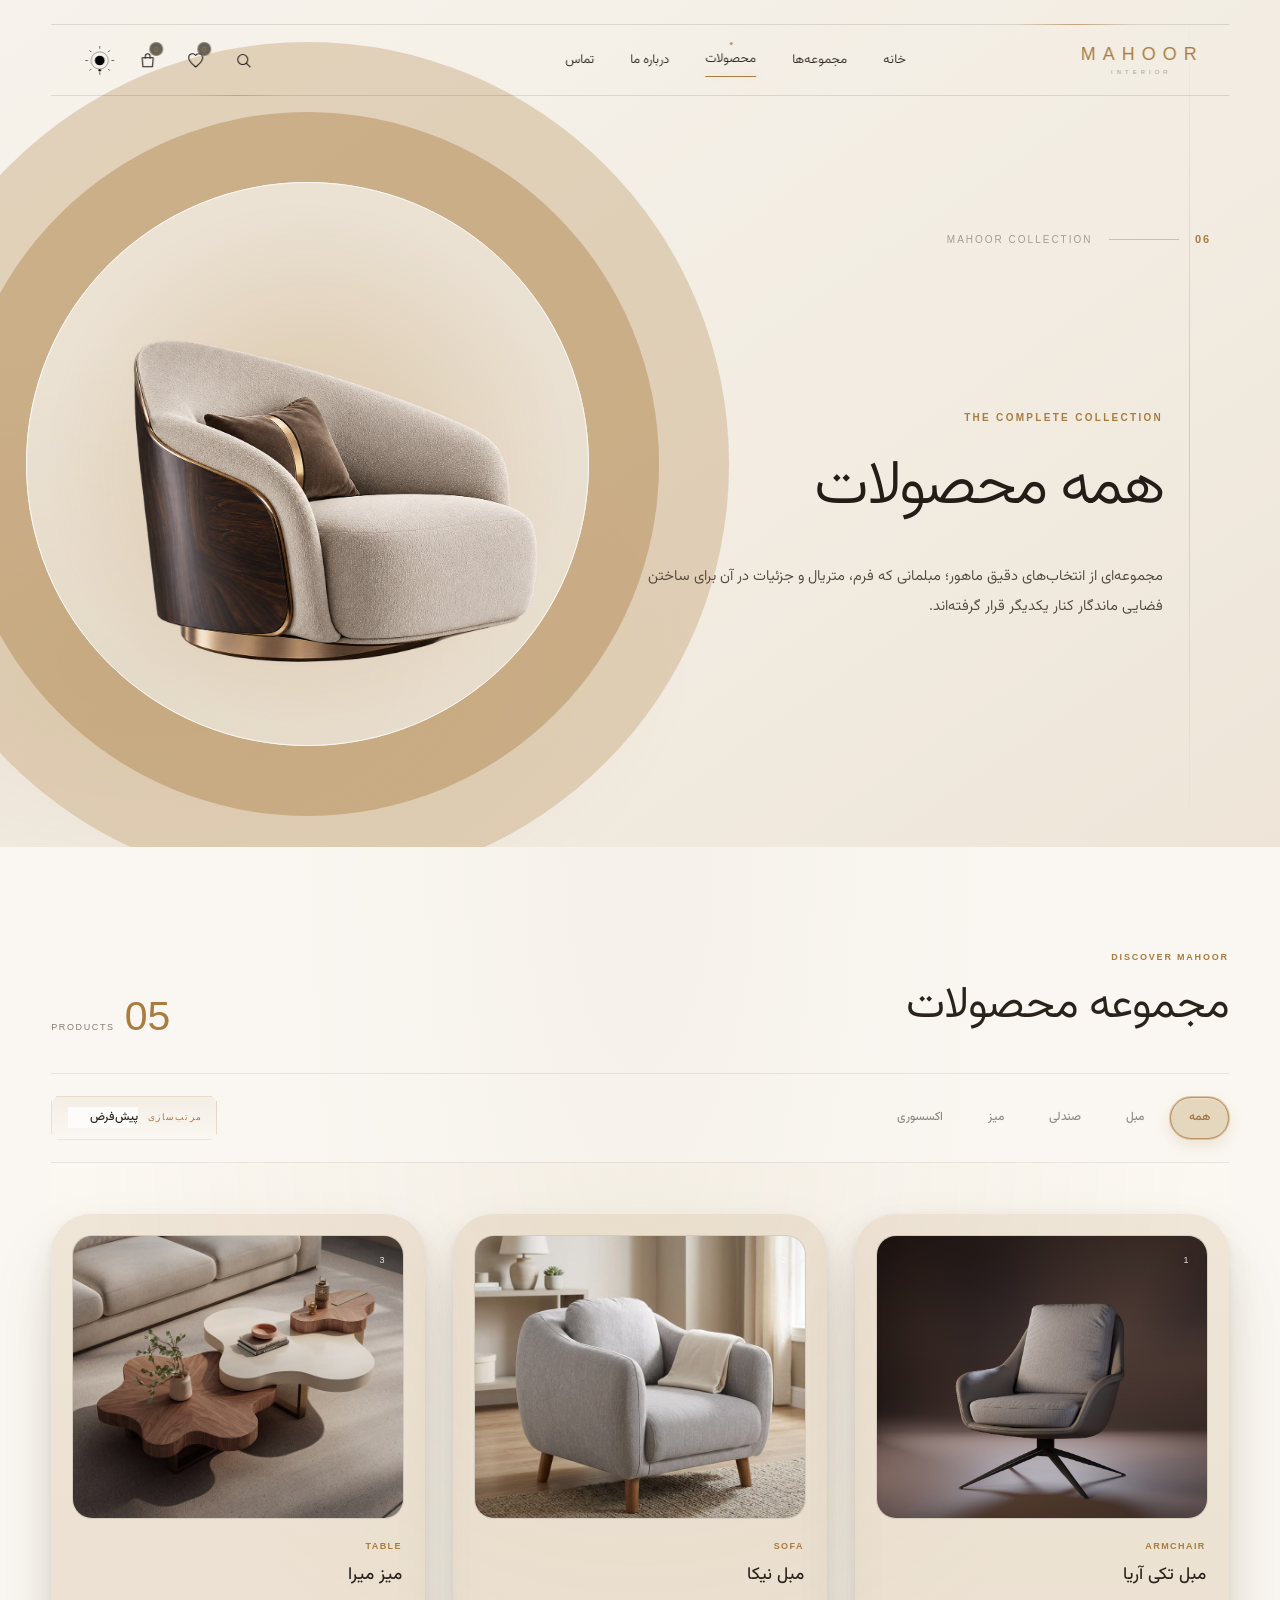
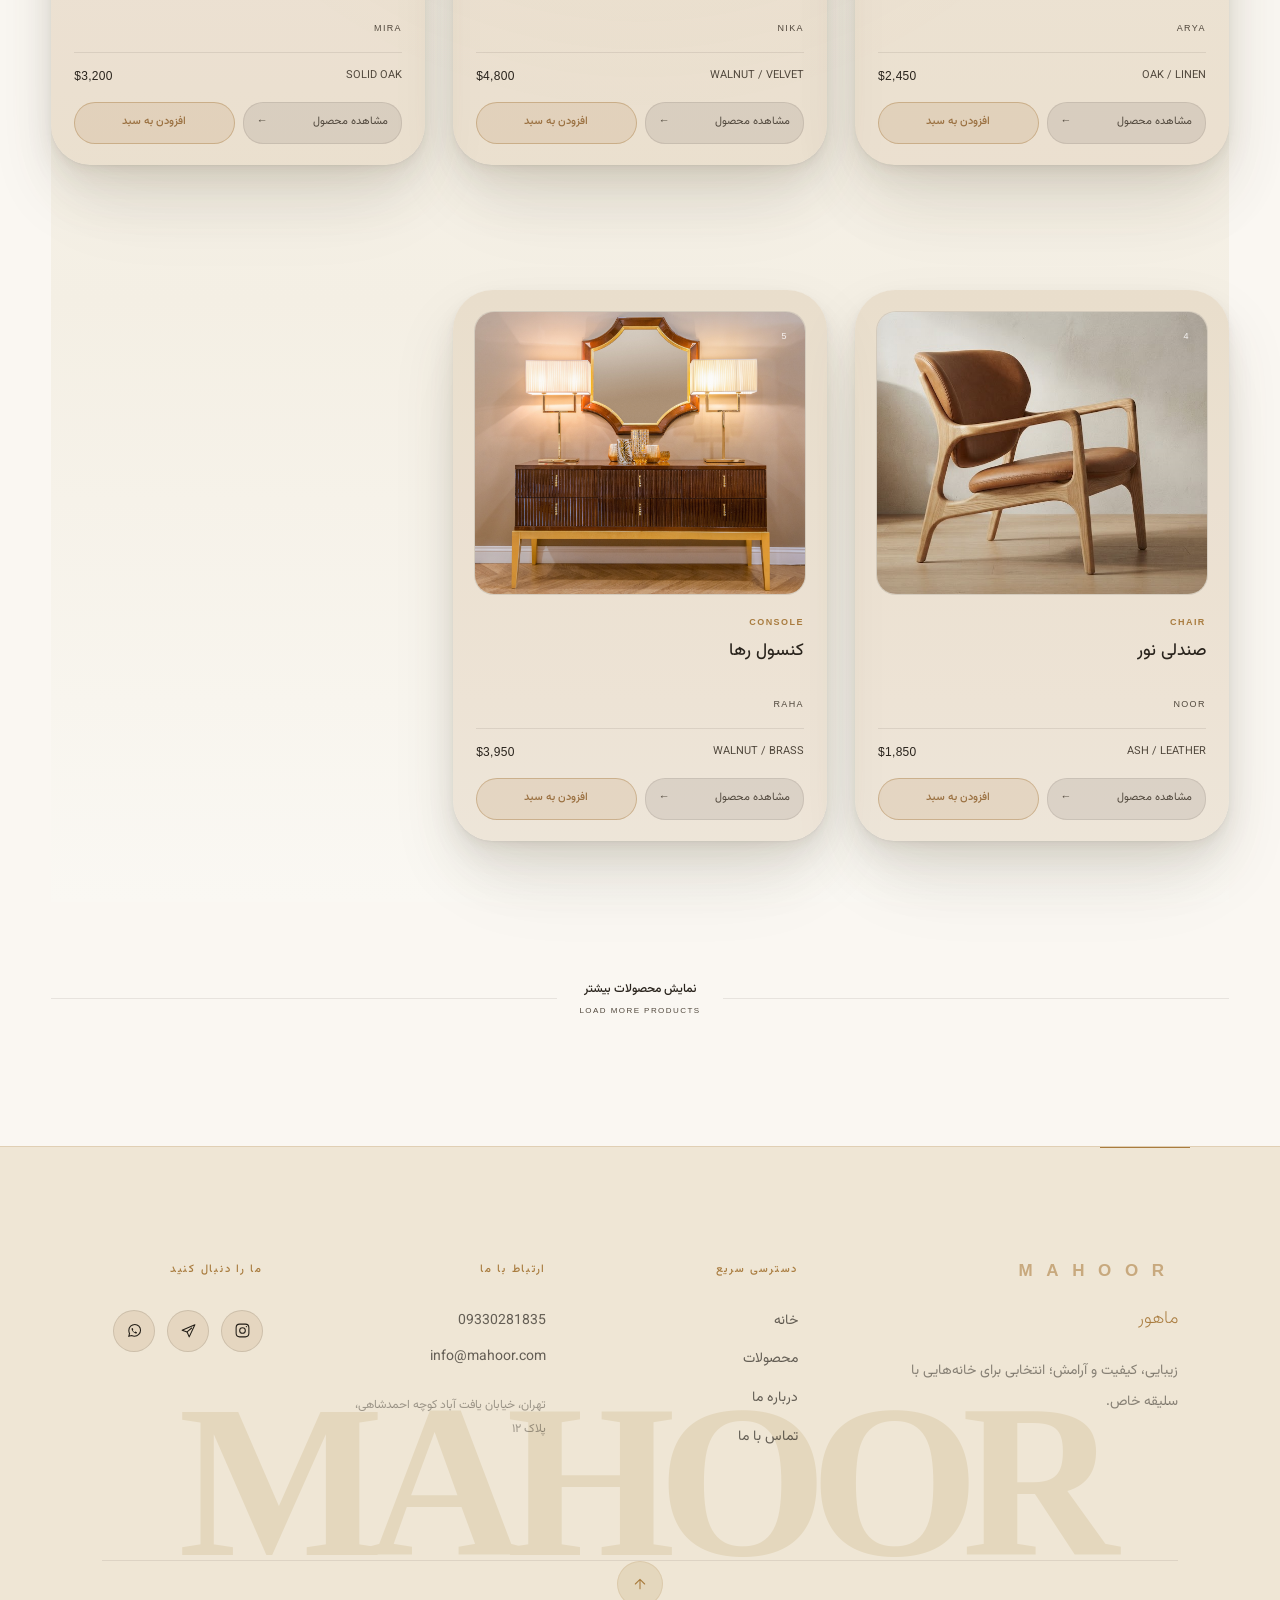
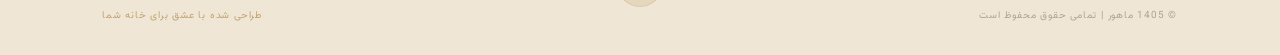
==== commit 7e4d7ef9: "style: add hero image and layered card shadow" ====
--- a/products.html
+++ b/products.html
@@ -15,17 +15,14 @@
     <link rel="stylesheet" href="css/style.css" />
     <link rel="stylesheet" href="css/topbar.css" />
     <link rel="stylesheet" href="css/light-mode.css" />
-    <link rel="stylesheet" href="css/products-page.css" />
+    <link rel="stylesheet" href="css/products-page-redesign.css" />
+
     <link rel="stylesheet" href="css/scrollbar.css" />
     <link rel="stylesheet" href="css/responsive.css" />
-
-</head>
+    <link rel="stylesheet" href="css/footer.css" />
+  </head>
 
   <body>
-    <!-- =====================================================
-       MAHOOR TOP BAR
-       ===================================================== -->
-
     <header class="mahoor-topbar" id="mahoorTopbar">
       <div class="topbar-inner">
         <!-- BRAND -->
@@ -261,15 +258,7 @@
       </div>
     </header>
 
-    <!-- =====================================================
-       MAIN
-       ===================================================== -->
-
     <main>
-      <!-- ===================================================
-         PRODUCTS HERO
-         =================================================== -->
-
       <section class="products-page-hero" aria-labelledby="products-page-title">
         <div class="products-page-hero__inner">
           <div class="products-page-hero__meta">
@@ -294,12 +283,16 @@
               جزئیات در آن برای ساختن فضایی ماندگار کنار یکدیگر قرار گرفته‌اند.
             </p>
           </div>
+
+          <div class="products-page-hero__visual">
+            <img
+              src="photo/hero-products.png"
+              alt="صندلی مدرن ماهور"
+              class="products-page-hero__image"
+            />
+          </div>
         </div>
       </section>
-
-      <!-- ===================================================
-         PRODUCTS CATALOG
-         =================================================== -->
 
       <section
         class="products-page"
@@ -326,10 +319,6 @@
               <span class="products-page__count-label"> PRODUCTS </span>
             </div>
           </header>
-
-          <!-- =================================================
-             FILTER / SORT BAR
-             ================================================= -->
 
           <div class="products-page__toolbar">
             <!-- CATEGORY FILTER -->
@@ -408,23 +397,11 @@
             </div>
           </div>
 
-          <!-- =================================================
-             PRODUCTS GRID
-             ================================================= -->
-
           <div
             class="products-page__grid mahoor-products"
             id="productsGrid"
             aria-live="polite"
-          >
-            <!--
-            محصولات در مرحله JavaScript
-            به صورت داینامیک اینجا قرار می‌گیرند.
-          --></div>
-
-          <!-- =================================================
-             EMPTY STATE
-             ================================================= -->
+          ></div>
 
           <div class="products-page__empty" id="productsEmpty" hidden>
             <span class="products-page__empty-number"> 00 </span>
@@ -472,7 +449,7 @@
 
       <!-- CLOSING STATEMENT -->
 
-      <section class="products-page-closing" aria-label="درباره مجموعه ماهور">
+      <!-- <section class="products-page-closing" aria-label="درباره مجموعه ماهور">
         <div class="products-page-closing__inner">
           <span class="products-page-closing__label"> MAHOOR INTERIOR </span>
 
@@ -481,33 +458,136 @@
             <em>حس شوند.</em>
           </p>
         </div>
-      </section>
+      </section> -->
     </main>
-
-    <!-- Footer -->
-
-    <footer class="mahoor-footer">
-      <div class="footer-inner">
+    <footer class="mahoor-footer-section" id="contact" data-footer-reveal>
+      <div class="mahoor-footer-main">
+        <!-- معرفی -->
         <div class="footer-brand">
-          <span class="footer-brand__name"> MAHOOR </span>
-
-          <span class="footer-brand__sub"> INTERIOR </span>
-        </div>
-
-        <div class="footer-copy">
-          <span> © MAHOOR INTERIOR </span>
-
-          <span> ALL RIGHTS RESERVED </span>
-        </div>
+          <span class="footer-logo">MAHOOR</span>
+
+          <h3>ماهور</h3>
+
+          <p>زیبایی، کیفیت و آرامش؛ انتخابی برای خانه‌هایی با سلیقه خاص.</p>
+        </div>
+
+        <!-- لینک‌ها -->
+        <div class="footer-links" data-footer-item>
+          <h4>دسترسی سریع</h4>
+
+          <a href="#">خانه</a>
+          <a href="products.html">محصولات</a>
+          <a href="#">درباره ما</a>
+          <a href="#">تماس با ما</a>
+        </div>
+
+        <!-- تماس -->
+        <div class="footer-contact" data-footer-item>
+          <h4>ارتباط با ما</h4>
+
+          <a href="tel:09330281835"> 09330281835 </a>
+
+          <a href="mailto:info@mahoor.com"> info@mahoor.com </a>
+
+          <p>تهران، خیابان یافت آباد کوچه احمدشاهی، پلاک ۱۲</p>
+        </div>
+
+        <!-- شبکه اجتماعی -->
+        <div class="footer-social" data-footer-item>
+          <h4>ما را دنبال کنید</h4>
+
+          <div class="social-icons">
+            <a href="#" aria-label="Instagram">
+              <svg viewBox="0 0 24 24" fill="none">
+                <rect
+                  x="3"
+                  y="3"
+                  width="18"
+                  height="18"
+                  rx="5"
+                  stroke="currentColor"
+                  stroke-width="1.5"
+                />
+
+                <circle
+                  cx="12"
+                  cy="12"
+                  r="4"
+                  stroke="currentColor"
+                  stroke-width="1.5"
+                />
+
+                <circle cx="17.5" cy="6.5" r="1" fill="currentColor" />
+              </svg>
+            </a>
+
+            <a href="#" aria-label="Telegram">
+              <svg viewBox="0 0 24 24" fill="none">
+                <path
+                  d="M21 4L3 11.5L10 14L13 21L21 4Z"
+                  stroke="currentColor"
+                  stroke-width="1.5"
+                  stroke-linejoin="round"
+                />
+
+                <path
+                  d="M10 14L16.5 8.5"
+                  stroke="currentColor"
+                  stroke-width="1.5"
+                  stroke-linecap="round"
+                />
+              </svg>
+            </a>
+
+            <a href="#" aria-label="WhatsApp">
+              <svg viewBox="0 0 24 24" fill="none">
+                <path
+                  d="M20.5 11.5C20.5 16.2 16.7 20 12 20C10.5 20 9.1 19.6 7.9 19L4 20L5 16.2C4.4 15 4 13.6 4 12C4 7.3 7.8 3.5 12.5 3.5C17 3.5 20.5 7.3 20.5 11.5Z"
+                  stroke="currentColor"
+                  stroke-width="1.5"
+                />
+
+                <path
+                  d="M8.5 8.5C8.8 8.2 9.2 8.3 9.4 8.7L10.2 10.2C10.4 10.5 10.3 10.8 10 11.1L9.5 11.5C10.1 12.7 11.1 13.7 12.4 14.3L12.8 13.8C13 13.5 13.4 13.5 13.7 13.7L15.2 14.5C15.6 14.7 15.7 15.1 15.4 15.4C15 16 14.4 16.3 13.7 16.1C10.8 15.3 8.7 13.2 7.9 10.3C7.7 9.6 8 9 8.5 8.5Z"
+                  fill="currentColor"
+                />
+              </svg>
+            </a>
+          </div>
+        </div>
+      </div>
+      <!-- Scroll to top -->
+      <button
+        type="button"
+        class="footer-scroll-top"
+        id="footerScrollTop"
+        data-footer-item
+        aria-label="بازگشت به بالای صفحه"
+      >
+        <svg viewBox="0 0 24 24" width="16" height="16" fill="none">
+          <path
+            d="M12 19V5M12 5L5 12M12 5L19 12"
+            stroke="currentColor"
+            stroke-width="1.6"
+            stroke-linecap="round"
+            stroke-linejoin="round"
+          />
+        </svg>
+      </button>
+
+      <!-- پایین فوتر -->
+      <div class="footer-bottom" data-footer-item>
+        <span> © 1405 ماهور | تمامی حقوق محفوظ است </span>
+
+        <span> طراحی شده با عشق برای خانه شما </span>
       </div>
     </footer>
+
     <script src="js/data/products.js"></script>
     <script src="js/render-data/products-render.js"></script>
-
     <script src="js/site.js" defer></script>
     <script src="js/theme.js" defer></script>
     <script src="js/topbar.js" defer></script>
-    <!-- <script src="js/products-filter.js" defer></script> -->
-    <!-- <script src="js/products-data.js" defer></script> -->
+    <script src="js/footer.js"></script>
   </body>
 </html>
--- a/css/style.css
+++ b/css/style.css
@@ -1,11 +1,3 @@
-/* =========================================================
-   MAHOOR — GLOBAL DESIGN SYSTEM
-   Dark Luxury / Editorial Furniture
-   ========================================================= */
-
-/* =========================================================
-   01. FONT
-   ========================================================= */
 
 @font-face {
   font-family: "Vazirmatn";
@@ -15,9 +7,6 @@
   font-display: swap;
 }
 
-/* =========================================================
-   02. DESIGN TOKENS
-   ========================================================= */
 
 :root {
   /* ---------- Typography ---------- */
@@ -117,9 +106,7 @@
   --focus-ring: 0 0 0 3px rgba(200, 169, 126, 0.22);
 }
 
-/* =========================================================
-   03. RESET
-   ========================================================= */
+
 
 *,
 *::before,
@@ -139,16 +126,10 @@
   width: 100%;
   min-height: 100vh;
   margin: 0;
-
+  max-width: 100%;
   overflow-x: hidden;
 
-  /* background:
-    radial-gradient(
-      circle at 50% -20%,
-      rgba(200, 169, 126, 0.035),
-      transparent 38%
-    ),
-    var(--color-bg); */
+
 
   color: var(--color-cream);
 
@@ -174,9 +155,10 @@
   max-width: 100%;
 }
 
-img {
+/* img:not(.hero__image):not(.hero__slide img) {
   height: auto;
-}
+} */
+
 
 button,
 input,
@@ -194,27 +176,21 @@
   text-decoration: none;
 }
 
-/* =========================================================
-   05. SELECTION
-   ========================================================= */
+
 
 ::selection {
   background: var(--color-accent);
   color: var(--color-bg);
 }
 
-/* =========================================================
-   06. FOCUS
-   ========================================================= */
+
 
 :focus-visible {
   outline: none;
   box-shadow: var(--focus-ring);
 }
 
-/* =========================================================
-   07. GLOBAL CONTAINER
-   ========================================================= */
+
 
 .container {
   width: min(
@@ -225,9 +201,6 @@
   margin-inline: auto;
 }
 
-/* =========================================================
-   08. BRAND INTRO
-   ========================================================= */
 
 .brand-intro {
   position: fixed;
@@ -254,57 +227,45 @@
 
 .intro-content {
   text-align: center;
-
   animation: logoReveal 1.2s var(--ease-cinematic) forwards;
 }
 
 .brand-sub {
+
   display: block;
-
   margin-bottom: 8px;
-
   color: var(--color-accent);
-
   font-size: 40px;
   font-weight: 200;
-
   letter-spacing: 6px;
   line-height: 1.2;
 }
 
 .brand-title {
+
   color: var(--color-cream);
-
   font-size: 28px;
   font-weight: 300;
-
   letter-spacing: 4px;
   line-height: 1.3;
 }
 
-/* =========================================================
-   09. GLOBAL LUXURY SURFACES
-   ========================================================= */
+
 
 .luxury-surface {
+
   background: var(--color-surface);
-
   border: 1px solid var(--color-border);
-
   box-shadow: var(--shadow-soft);
 }
 
 .luxury-surface--elevated {
   background: var(--color-surface-elevated);
-
   border-color: var(--color-border-strong);
-
   box-shadow: var(--shadow-luxury);
 }
 
-/* =========================================================
-   10. GLOBAL BUTTON BEHAVIOR
-   ========================================================= */
+
 
 button,
 a {
@@ -447,17 +408,13 @@
   /* ---------- About ---------- */
 
   .mahoor-about {
+
     width: 92%;
     height: auto;
-
     margin: 40px auto;
-
     flex-direction: column;
-
     border-radius: var(--radius-lg);
-
     box-shadow: 0 15px 40px rgba(0, 0, 0, 0.28);
-
     cursor: default;
   }
 
@@ -484,12 +441,10 @@
   /* ---------- Footer ---------- */
 
   .mahoor-footer-main {
+
     width: 88%;
-
     padding: 50px 0 35px;
-
     grid-template-columns: 1fr 1fr;
-
     gap: 38px 25px;
   }
 
@@ -514,9 +469,6 @@
   }
 }
 
-/* =========================================================
-   15. VERY SMALL DEVICES
-   ========================================================= */
 
 @media (max-width: 360px) {
   .brand-sub {
--- a/css/topbar.css
+++ b/css/topbar.css
@@ -1,11 +1,3 @@
-/* =========================================================
-   MAHOOR — LUXURY TOP BAR
-   Architectural / Editorial / Premium
-========================================================= */
-
-/* =========================================================
-   ROOT
-========================================================= */
 
 .mahoor-topbar {
   position: absolute;
@@ -39,9 +31,6 @@
   }
 }
 
-/* =========================================================
-   INNER
-========================================================= */
 
 .topbar-inner {
   position: relative;
@@ -61,9 +50,7 @@
     min-height 0.6s var(--ease-soft-return);
 }
 
-/* =========================================================
-   TOPBAR AMBIENT LIGHT
-========================================================= */
+
 
 .topbar-inner::before {
   content: "";
@@ -101,9 +88,6 @@
   pointer-events: none;
 }
 
-/* =========================================================
-   LOGO
-========================================================= */
 
 .topbar-logo {
     
@@ -148,9 +132,6 @@
   transform: translateX(2px);
 }
 
-/* =========================================================
-   NAVIGATION
-========================================================= */
 
 .topbar-nav {
 
@@ -236,9 +217,6 @@
   flex-shrink: 0;
 }
 
-/* =========================================================
-   ACTION BUTTON
-========================================================= */
 
 .topbar-action {
 
@@ -650,8 +628,8 @@
   display: flex;
   flex-direction: column;
   justify-content: space-between;
-  border: 1px solid rgba(200, 169, 126, 0.16);
-  background: rgba(18, 15, 13, 0.88);
+  /* border: 1px solid rgba(200, 169, 126, 0.16); */
+  background: var(--color-surface-elevated);
   backdrop-filter: blur(28px);
   -webkit-backdrop-filter: blur(28px);
   box-shadow: 0 30px 80px rgba(0, 0, 0, 0.3);
@@ -752,6 +730,25 @@
   letter-spacing: 3px;
 }
 
+.mahoor-topbar.is-menu-open .topbar-mobile-menu {
+  opacity: 1;
+  visibility: visible;
+  transform: translateY(0);
+  pointer-events: auto;
+}
+
+.mahoor-topbar.is-menu-open .topbar-menu-toggle span:first-child {
+  transform: translateY(3.5px) rotate(45deg);
+}
+
+.mahoor-topbar.is-menu-open .topbar-menu-toggle span:last-child {
+  width: 21px;
+  transform: translateY(-3.5px) rotate(-45deg);
+}
+
+
+
+
 /* =========================================================
    SCROLLED STATE
 ========================================================= */
--- a/css/light-mode.css
+++ b/css/light-mode.css
@@ -1,8 +1,3 @@
-
-/* =========================================================
-   01. DESIGN TOKENS — LIGHT PALETTE
-   (overrides the :root tokens defined in style 2.css)
-   ========================================================= */
 
 :root[data-theme="light"] {
   color-scheme: light;
@@ -58,7 +53,7 @@
 
   --topbar-line: rgba(34, 29, 23, 0.12);
   --topbar-line-soft: rgba(34, 29, 23, 0.07);
-  --topbar-text: rgba(34, 29, 23, 0.68);
+  
   --topbar-text-strong: rgba(20, 17, 13, 0.95);
   --topbar-muted: rgba(34, 29, 23, 0.4);
   --topbar-panel: rgba(255, 253, 248, 0.9);
@@ -97,9 +92,6 @@
 
 
 
-/* =========================================================
-   02. BRAND INTRO SPLASH
-   ========================================================= */
 
 :root[data-theme="light"] .brand-intro {
   background:
@@ -133,7 +125,7 @@
 }
 
 :root[data-theme="light"] .topbar-action:hover {
-  background: rgba(34, 29, 23, 0.045);
+  background: var(--color-border-accent);
 }
 
 :root[data-theme="light"] .topbar-badge {
@@ -177,33 +169,6 @@
   z-index: 2;
 }
 
-  :root[data-theme="light"] .hero__overlay,
-  body.light-theme .hero__overlay {
-    background:
-      /* 1. Warm vignette — lightest at focus, cream at edges */
-      radial-gradient(
-        ellipse 80% 90% at 35% 50%,
-        transparent 0%,
-        rgba(240, 233, 220, 0.15) 75%,
-        rgba(240, 233, 220, 0.4) 100%
-      ),
-      /* 2. Horizontal — cream wash on text side (right, RTL) */
-      linear-gradient(
-        90deg,
-        rgba(240, 233, 220, 0.06) 0%,     /* photo side — almost clear */
-        rgba(240, 233, 220, 0.14) 38%,
-        rgba(240, 233, 220, 0.55) 72%,
-        rgba(240, 233, 220, 0.82) 100%    /* text side — soft panel */
-      ),
-      /* 3. Vertical — top & bottom anchor (very light) */
-      linear-gradient(
-        180deg,
-        rgba(240, 233, 220, 0.28) 0%,
-        transparent 25%,
-        transparent 72%,
-        rgba(240, 233, 220, 0.5) 100%
-      );
-  }
 
 
 
@@ -225,7 +190,14 @@
   :root[data-theme="light"] .hero__title-line,.hero__description{
     color:var(--color-cream-muted)
   }
-
+  
+  :root[data-theme="light"] .hero__cta .hero__cta-text{
+    color:var(--color-cream-muted);
+  }
+
+  :root[data-theme="light"] .hero__cta-icon{
+    color: var(--color-accent);
+  }
 
   /* ---------- 16.5 Controls — legible on cream ------------------- */
 
@@ -256,7 +228,7 @@
 
   :root[data-theme="light"] .hero__progress-line,
   body.light-theme .hero__progress-line {
-    background: var(--color-accent-light);
+    background: var(--color-cream);
     height: 2px;
   }
   :root[data-theme="light"].hero__progress-line::after{
@@ -269,9 +241,13 @@
     color: rgba(26, 22, 19, 0.55);
   }
 
+  :root[data-theme="light"] .hero__scroll-label{
+    color: var(--color-cream);
+  }
+
   :root[data-theme="light"] .hero__scroll-line,
   body.light-theme .hero__scroll-line {
-    background: rgba(26, 22, 19, 0.2);
+    background: var(--color-cream-muted);
   }
 
 
@@ -283,18 +259,18 @@
   }
     :root[data-theme="light"] .hero__brand-name,
   body.light-theme .hero__brand-name {
-    color: var(--hero-ink);
+    color: var(--color-cream-muted);
   }
 
   :root[data-theme="light"] .hero__brand-line,
   body.light-theme .hero__brand-line {
-    background: var(--color-bg);
+    background: var(--color-accent-light);
   }
 
   :root[data-theme="light"] .hero__brand-category,
   body.light-theme .hero__brand-category {
-    color: rgba(26, 22, 19, 0.5);
-    border-inline-start-color: rgba(139, 100, 50, 0.4);
+    color: var(--color-cream-muted);
+    border-inline-start-color: var(--color-accent-light);
   }
 
 
@@ -307,15 +283,16 @@
   background: var(--color-surface);
   
 
-  border-top-color: rgba(169, 124, 63, 0.16);
-  border-bottom-color: rgba(169, 124, 63, 0.16);
+  border-top-color: var(--color-accent-faint);
+  border-bottom-color: var(--color-border-accent);
 }
 
 :root[data-theme="light"] .why-us::before{
   top:10%;
   height: 35%;
-  background: radial-gradient(circle, #ffffff, rgb(243 218 183 / 65%) 48%);  filter: blur(5px);
+  background: radial-gradient(circle, var(--color-surface-elevated), var(--surface-sand) 48%);  filter: blur(5px);
   animation: whyAmbient 4s ease-in-out infinite;
+  /* background: var(--surface-sand); */
   border-radius: var(--radius-full);
 }
 :root[data-theme="light"] .why-us::after{
@@ -362,7 +339,7 @@
 
 :root[data-theme="light"] .collection-card {
   background:
-    linear-gradient(#ffffff, #ffffff) padding-box,
+    linear-gradient(var(--color-surface-elevated), var(--color-surface-elevated)) padding-box,
     linear-gradient(
         135deg,
         rgba(169, 124, 63, 0.35),
@@ -376,7 +353,7 @@
   background: linear-gradient(
     180deg,
     rgba(13, 12, 11, 0.02) 20%,
-    rgba(34, 29, 23, 0.09) 100%
+    var(--color-border) 100%,
   ) !important;
 }
 
@@ -384,8 +361,7 @@
   color: rgba(34, 29, 23, 0.5);
 }
 
-/* Card imagery keeps its own dark overlay for legibility over photos —
-   intentionally left as-is. */
+
 
 /* =========================================================
    06. ABOUT — hardcoded literals
@@ -398,7 +374,7 @@
       rgba(169, 124, 63, 0.05),
       transparent 40%
     ),
-    #f3efe7;
+    var(--surface-ivory);
 }
 
 :root[data-theme="light"] .about-index {
@@ -406,12 +382,12 @@
 }
 
 :root[data-theme="light"] .about-visual__frame {
-  background: #efe6d5;
+  background: var(--color-surface-warm);
   border-color: rgba(169, 124, 63, 0.16);
 }
 
 :root[data-theme="light"] .about-description {
-  border-top-color: rgba(34, 29, 23, 0.09);
+  border-top-color: var(--color-border);
 }
 
 :root[data-theme="light"] .about-description p {
@@ -431,21 +407,22 @@
   color: rgba(34, 29, 23, 0.62);
 }
 
+:root[data-theme="light"] .about-closing  {
+  background: var(--color-accent-faint);
+}
+
 :root[data-theme="light"] .about-closing p {
-  color: rgba(34, 29, 23, 0.75);
-}
-
-/* .about-visual__number / .about-visual__caption sit on top of the
-   photo's own dark gradient overlay, so they stay light-on-photo in
-   both themes — intentionally left as-is. */
+ color: var(--color-cream-muted);
+}
+
 
 @media (max-width: 600px) {
   :root[data-theme="light"] .about-philosophy__item {
-    border-bottom-color: rgba(34, 29, 23, 0.09);
+    border-bottom-color: var(--color-border);
   }
 
   :root[data-theme="light"] .about-philosophy__item:first-child {
-    border-top-color: rgba(34, 29, 23, 0.09);
+    border-top-color: var(--color-border);
   }
 
   :root[data-theme="light"] .about-closing__line{
@@ -466,17 +443,17 @@
 }
 
 :root[data-theme="light"] .product {
-  color: #221d17;
-  /* box-shadow: 20px 20px 60px 6px rgba(0, 0, 0, .35), -20px -20px 60px #ffffff; */
+  
+  background: var(--color-surface);
+  box-shadow: 20px 20px 60px 6px rgba(0, 0, 0, .35), 1px -5px 0px #ffffff;
   border: 1px solid rgba(36, 33, 28, 0.07);
   border-radius: 32px;
   padding: 4%;
   transition: transform 0.6s var(--ease-luxury, ease-in-out);
 }
+
 :root[data-theme="light"] .product:hover {
   transform: translateY(-7px);
-  
-
   box-shadow:
     0 24px 55px rgba(80, 64, 40, 0.12);
 }
@@ -490,7 +467,7 @@
 :root[data-theme="light"] .products-all__english,
 :root[data-theme="light"] .product__arrow,
 :root[data-theme="light"] .products-all__arrow {
-  color: #a97c3f;
+  color: var(--color-accent);
 }
 :root[data-theme="light"] .products-intro {
   color: #221d17;
@@ -505,7 +482,7 @@
 :root[data-theme="light"] .products-filter__item,
 :root[data-theme="light"] .product__category,
 :root[data-theme="light"] .product__meta > span:first-child {
-  color: rgba(34, 29, 23, 0.42);
+   color: var(--color-accent);
 }
 
 :root[data-theme="light"] .products-filter__item:hover,
@@ -514,7 +491,7 @@
 }
 
 :root[data-theme="light"] .products-filter__item::after {
-  background: #a97c3f;
+  background: var(--color-accent);
 }
 
 :root[data-theme="light"] .products-filter {
@@ -527,24 +504,24 @@
 
 :root[data-theme="light"] .product__quick-view {
   border-color: rgba(255, 255, 255, 0.55);
-  background: rgba(255, 255, 255, 0.28);
-  color: #fdfbf7;
+  background: var(--color-cream-faint);;
+  color: var(--color-accent-light);
 }
 
 :root[data-theme="light"] .product__quick-view:hover {
-  background: rgba(169, 124, 63, 0.85);
+  background: var(--color-border-accent);;
 }
 
 :root[data-theme="light"] .product__title h3,
 :root[data-theme="light"] .product__link,
 :root[data-theme="light"] .products-all__link,
 :root[data-theme="light"] .products-all__title {
-  color: #221d17;
+  color: var(--color-cream);
 }
 
 :root[data-theme="light"] .product__link:hover,
 :root[data-theme="light"] .products-all__link:hover {
-  color: #a97c3f;
+  color: var(--color-accent);
 }
 
 :root[data-theme="light"] .product__favorite {
@@ -552,7 +529,7 @@
 }
 
 :root[data-theme="light"] .product__favorite:hover {
-  color: #a97c3f;
+  color: var(--color-accent);
 }
 
 :root[data-theme="light"] .product__footer {
@@ -564,8 +541,8 @@
 }
 
 :root[data-theme="light"] .products-statement {
-  border-top-color: rgba(169, 124, 63, 0.35);
-  border-bottom-color: rgba(169, 124, 63, 0.35);
+  border-top-color:  var(--color-border-accent-strong);
+  border-bottom-color: var(--color-border-accent-strong);
 }
 
 :root[data-theme="light"] .products-all__line {
@@ -576,24 +553,16 @@
   background: rgba(169, 124, 63, 0.7);
 }
 
-/* .product__overlay is the dark gradient over the product photo for
-   legibility of the quick-view button — left as-is intentionally. */
-
-/* =========================================================
-   08. FOOTER — hardcoded literals
-   (footer.css doesn't use the shared tokens at all, so this
-   remaps the whole section for consistency with the rest of
-   the light theme)
-   ========================================================= */
+
 
 :root[data-theme="light"] .mahoor-footer-section {
-  background: #f3ece0;
-  color: #221d17;
-  border-top-color: rgba(169, 124, 63, 0.22);
+ background: var(--color-surface-warm);
+ 
+  border-top-color: var(--color-border-accent);
 }
 
 :root[data-theme="light"] .mahoor-footer-section::before {
-  color: var(--color-accent-soft);
+  color: var(--color-dark-wood);
 }
 
 :root[data-theme="light"] .mahoor-footer-section::after {
@@ -601,11 +570,11 @@
 }
 
 :root[data-theme="light"] .mahoor-footer-main {
-  border-bottom-color: rgba(34, 29, 23, 0.09);
+  border-bottom-color: var(--color-border);
 }
 
 :root[data-theme="light"] .footer-logo {
-  color: #221d17;
+  color: var(--color-accent-light);
 }
 
 :root[data-theme="light"] .footer-brand p {
@@ -613,7 +582,7 @@
 }
 
 :root[data-theme="light"] .footer-links a {
-  color: rgba(34, 29, 23, 0.68);
+  color: var(--color-cream-muted)
 }
 
 :root[data-theme="light"] .footer-links a:hover {
@@ -621,11 +590,11 @@
 }
 
 :root[data-theme="light"] .footer-contact a {
-  color: rgba(34, 29, 23, 0.68);
+  color: var(--color-cream-muted)
 }
 
 :root[data-theme="light"] .footer-contact a:hover {
-  color: #a97c3f;
+  color: var(--color-accent);
 }
 
 :root[data-theme="light"] .footer-contact p {
@@ -633,16 +602,22 @@
 }
 
 :root[data-theme="light"] .social-icons a {
-  color: rgba(34, 29, 23, 0.55);
+  color: var(--color-cream);
+  background: var(--color-accent-soft);
 }
 
 :root[data-theme="light"] .footer-bottom span {
-  color: rgba(34, 29, 23, 0.32);
+  color: var(--color-cream-faint);
 }
 
 :root[data-theme="light"] .footer-bottom span:last-child {
   color: rgba(169, 124, 63, 0.65);
 }
+
+:root[data-theme="light"] .footer-scroll-top{
+  background: var(--color-dark-wood);
+}
+
 
 /* =========================================================
    09. SCROLLBAR — hardcoded literals
@@ -683,550 +658,3 @@
 
 
 
-
-
-/* =========================================================
-   02. SVG
-   ========================================================= */
-
-:root[data-theme="light"] .hero-circle-mark__svg {
-  display: block;
-
-  width: 100%;
-  height: 100%;
-
-  /*
-   * SVG باید بدون distortion باشد.
-   */
-  overflow: visible;
-
-  /*
-   * Anti-aliasing بهتر
-   */
-  shape-rendering: geometricPrecision;
-
-  text-rendering: geometricPrecision;
-}
-
-
-/* =========================================================
-   03. CIRCLE RINGS
-   ========================================================= */
-
-:root[data-theme="light"] .hero-circle-mark__ring {
-  fill: none;
-
-  vector-effect: non-scaling-stroke;
-
-  /*
-   * خطوط بسیار ظریف برای حفظ حس Luxury.
-   */
-  stroke-width: .7;
-}
-
-
-/* Outer Ring */
-
-:root[data-theme="light"]
-.hero-circle-mark__ring--outer {
-  stroke: rgba(34, 29, 23, .22);
-}
-
-
-/* Inner Ring */
-
-:root[data-theme="light"]
-.hero-circle-mark__ring--inner {
-  stroke: rgba(169, 124, 63, .28);
-
-  /*
-   * خط نارنجی/برنزی کمی متفاوت باشد.
-   */
-  stroke-dasharray: 210 20;
-
-  transform-origin: center;
-
-  /*
-   * یک چرخش بسیار آهسته
-   */
-  animation:
-    mahoorInnerRingRotate
-    24s
-    linear
-    infinite;
-}
-
-
-/* =========================================================
-   04. OUTER CIRCULAR TYPOGRAPHY
-   ========================================================= */
-
-:root[data-theme="light"]
-.hero-circle-mark__text {
-  fill: rgba(34, 29, 23, .58);
-
-  font-family:
-    Arial,
-    Helvetica,
-    sans-serif;
-
-  font-size: 6.2px;
-
-  font-weight: 500;
-
-  /*
-   * SVG letter-spacing با واحد em
-   */
-  letter-spacing: .85px;
-
-  text-transform: uppercase;
-
-  /*
-   * جلوگیری از انتخاب متن
-   */
-  user-select: none;
-}
-
-
-/* =========================================================
-   05. OUTER TEXT
-   ========================================================= */
-
-:root[data-theme="light"]
-.hero-circle-mark__text--outer {
-  fill: rgba(34, 29, 23, .62);
-
-  font-size: 6px;
-
-  letter-spacing: .8px;
-}
-
-
-/* =========================================================
-   06. INNER CIRCULAR TYPOGRAPHY
-   ========================================================= */
-
-:root[data-theme="light"]
-.hero-circle-mark__text--inner {
-  fill: rgba(169, 124, 63, .68);
-
-  font-size: 5.2px;
-
-  font-weight: 500;
-
-  letter-spacing: .72px;
-}
-
-
-/* =========================================================
-   07. CENTER GROUP
-   ========================================================= */
-
-:root[data-theme="light"]
-.hero-circle-mark__center {
-  /*
-   * فقط برای کنترل لایه مرکز
-   */
-  isolation: isolate;
-}
-
-
-/* =========================================================
-   08. CENTER DOT
-   ========================================================= */
-
-:root[data-theme="light"]
-.hero-circle-mark__center-dot {
-  fill: #b85c32;
-
-  /*
-   * Signature orange
-   */
-  opacity: .9;
-}
-
-
-/* =========================================================
-   09. CENTER INITIALS
-   ========================================================= */
-
-:root[data-theme="light"]
-.hero-circle-mark__initials {
-  fill: rgba(34, 29, 23, .76);
-
-  font-family:
-    Arial,
-    Helvetica,
-    sans-serif;
-
-  font-size: 7px;
-
-  font-weight: 500;
-
-  letter-spacing: 1.4px;
-
-  /*
-   * چون SVG text از baseline استفاده می‌کند.
-   */
-  dominant-baseline: middle;
-}
-
-
-/* =========================================================
-   10. CENTER CROSS / ARCHITECTURAL DETAIL
-   ========================================================= */
-
-:root[data-theme="light"]
-.hero-circle-mark__center::before {
-  content: "";
-}
-
-
-/* =========================================================
-   11. SUBTLE ROTATION
-   ========================================================= */
-
-@keyframes mahoorInnerRingRotate {
-
-  from {
-    transform: rotate(0deg);
-  }
-
-  to {
-    transform: rotate(360deg);
-  }
-
-}
-
-
-/* =========================================================
-   12. MAIN REVEAL
-   ========================================================= */
-
-@keyframes mahoorCircleReveal {
-
-  0% {
-
-    opacity: 0;
-
-    transform:
-      translateY(-50%)
-      scale(.82)
-      rotate(-8deg);
-
-    filter: blur(6px);
-  }
-
-
-  55% {
-
-    opacity: 1;
-
-    filter: blur(1px);
-  }
-
-
-  100% {
-
-    opacity: 1;
-
-    transform:
-      translateY(-50%)
-      scale(1)
-      rotate(0deg);
-
-    filter: blur(0);
-  }
-
-}
-
-
-/* =========================================================
-   13. MICRO FLOAT
-   ========================================================= */
-
-:root[data-theme="light"]
-.hero-circle-mark__svg {
-  animation:
-    mahoorCircleMicroFloat
-    7s
-    ease-in-out
-    1.7s
-    infinite;
-}
-
-
-@keyframes mahoorCircleMicroFloat {
-
-  0%,
-  100% {
-    transform: translateY(0);
-  }
-
-  50% {
-    transform: translateY(-3px);
-  }
-
-}
-
-
-/* =========================================================
-   14. DESKTOP — LARGE SCREENS
-   ========================================================= */
-
-@media (min-width: 1400px) {
-
-  :root[data-theme="light"] .hero-circle-mark {
-
-    left: clamp(60px, 2vw, 130px);
-
-    width: 18%;
-  }
-
-
-  :root[data-theme="light"]
-  .hero-circle-mark__text--outer {
-
-    font-size: 6.2px;
-
-    letter-spacing: .85px;
-  }
-
-
-  :root[data-theme="light"]
-  .hero-circle-mark__text--inner {
-
-    font-size: 5.4px;
-  }
-
-}
-
-
-/* =========================================================
-   15. TABLET
-   ========================================================= */
-
-@media (max-width: 900px) {
-
-  :root[data-theme="light"] .hero-circle-mark {
-
-    left: 30px;
-
-    top: 58%;
-
-    width: 125px;
-  }
-
-
-  :root[data-theme="light"]
-  .hero-circle-mark__text--outer {
-
-    font-size: 5.7px;
-
-    letter-spacing: .7px;
-  }
-
-
-  :root[data-theme="light"]
-  .hero-circle-mark__text--inner {
-
-    font-size: 4.8px;
-
-    letter-spacing: .6px;
-  }
-
-
-  :root[data-theme="light"]
-  .hero-circle-mark__initials {
-
-    font-size: 6.5px;
-  }
-
-}
-
-
-/* =========================================================
-   16. MOBILE
-   ========================================================= */
-
-@media (max-width: 700px) {
-
-  :root[data-theme="light"] .hero-circle-mark {
-
-    /*
-     * در موبایل دایره را به پایین سمت چپ می‌بریم.
-     */
-    left: 20px;
-
-    top: auto;
-
-    bottom: 145px;
-
-    width: 100px;
-
-    transform: scale(.88);
-
-    animation:
-      mahoorCircleRevealMobile
-      1.1s
-      cubic-bezier(.16, 1, .3, 1)
-      .45s
-      forwards;
-  }
-
-
-  :root[data-theme="light"]
-  .hero-circle-mark__text--outer {
-
-    font-size: 5.2px;
-
-    letter-spacing: .62px;
-  }
-
-
-  :root[data-theme="light"]
-  .hero-circle-mark__text--inner {
-
-    font-size: 4.4px;
-
-    letter-spacing: .5px;
-  }
-
-
-  :root[data-theme="light"]
-  .hero-circle-mark__initials {
-
-    font-size: 6px;
-
-    letter-spacing: 1px;
-  }
-
-
-  :root[data-theme="light"]
-  .hero-circle-mark__ring {
-
-    stroke-width: .8;
-  }
-
-}
-
-
-/* =========================================================
-   17. MOBILE REVEAL
-   ========================================================= */
-
-@keyframes mahoorCircleRevealMobile {
-
-  0% {
-
-    opacity: 0;
-
-    transform:
-      scale(.72)
-      rotate(-8deg);
-
-    filter: blur(5px);
-  }
-
-
-  100% {
-
-    opacity: 1;
-
-    transform:
-      scale(.88)
-      rotate(0deg);
-
-    filter: blur(0);
-  }
-
-}
-
-
-/* =========================================================
-   18. SMALL MOBILE
-   ========================================================= */
-
-@media (max-width: 430px) {
-
-  :root[data-theme="light"] .hero-circle-mark {
-
-    left: 15px;
-
-    bottom: 130px;
-
-    width: 86px;
-
-    transform: scale(.86);
-  }
-
-
-  :root[data-theme="light"]
-  .hero-circle-mark__text--outer {
-
-    font-size: 4.7px;
-
-    letter-spacing: .55px;
-  }
-
-
-  :root[data-theme="light"]
-  .hero-circle-mark__text--inner {
-
-    font-size: 4px;
-
-    letter-spacing: .45px;
-  }
-
-
-  :root[data-theme="light"]
-  .hero-circle-mark__initials {
-
-    font-size: 5.5px;
-  }
-
-}
-
-
-/* =========================================================
-   19. REDUCED MOTION
-   ========================================================= */
-
-@media (prefers-reduced-motion: reduce) {
-
-  :root[data-theme="light"]
-  .hero-circle-mark {
-
-    animation: none;
-
-    opacity: 1;
-
-    transform: translateY(-50%);
-  }
-
-
-  :root[data-theme="light"]
-  .hero-circle-mark__svg {
-
-    animation: none;
-  }
-
-
-  :root[data-theme="light"]
-  .hero-circle-mark__ring--inner {
-
-    animation: none;
-  }
-
-}
-
-
-
-
-
-
-
-
-
-
-
--- a/css/products-page-redesign.css
+++ b/css/products-page-redesign.css
@@ -0,0 +1,1825 @@
+/* ==========================================================================
+   MAHOOR — PRODUCTS CATALOG
+   Luxury editorial system / RTL-first / Dark + Light theme
+   Replace css/products-page.css with this file.
+   Keeps the current HTML and renderer class names intact.
+   ========================================================================== */
+
+.products-page-hero,
+.products-page,
+.products-page-closing {
+  --products-max-width: var(--container-width, 1380px);
+  --products-padding-x: var(--section-padding-x, clamp(20px, 4.2vw, 64px));
+}
+
+.products-page-hero {
+  position: relative;
+  isolation: isolate;
+  display: flex;
+  align-items: flex-end;
+  min-height: clamp(590px, 76svh, 900px);
+  padding: clamp(170px, 18vw, 238px) var(--products-padding-x)
+    clamp(84px, 9vw, 132px);
+  overflow: clip;
+  background:
+    radial-gradient(
+      ellipse at 12% 78%,
+      rgba(200, 169, 126, 0.1),
+      transparent 34%
+    ),
+    linear-gradient(145deg, #0d0b09 0%, #0a0908 58%, #100d0a 100%);
+}
+
+.products-page-hero::before {
+  content: "";
+  position: absolute;
+  z-index: -1;
+  width: min(44vw, 760px);
+  aspect-ratio: 1;
+  inset: auto auto 12% 2%;
+  border: 1px solid rgba(200, 169, 126, 0.12);
+  border-radius: 50%;
+  background: radial-gradient(
+    circle,
+    rgba(200, 169, 126, 0.09),
+    transparent 66%
+  );
+  box-shadow:
+    0 0 0 70px rgba(200, 169, 126, 0.018),
+    0 0 0 140px rgba(200, 169, 126, 0.012);
+  pointer-events: none;
+}
+
+.products-page-hero::after {
+  content: "";
+  position: absolute;
+  top: 0;
+  right: clamp(24px, 7vw, 108px);
+  width: 1px;
+  height: 100%;
+  background: linear-gradient(
+    to bottom,
+    transparent,
+    rgba(200, 169, 126, 0.32) 28%,
+    rgba(200, 169, 126, 0.12) 76%,
+    transparent
+  );
+  pointer-events: none;
+}
+
+.products-page-hero__inner {
+  position: relative;
+  z-index: 1;
+  width: min(97%, var(--products-max-width));
+  margin-inline: auto;
+
+  /* 👇 جدید */
+  display: grid;
+  grid-template-columns: minmax(0, 1.05fr) minmax(280px, 0.95fr);
+  column-gap: clamp(28px, 4vw, 72px);
+  row-gap: 0; /* فاصله متا با ردیف بعد توسط margin خودش تأمین می‌شه */
+  align-items: center; /* هر دو ستون به پایین چسبیده */
+}
+
+/* متا روی هر دو ستون */
+.products-page-hero__meta {
+  grid-column: 1 / -1; /* اسپن کامل */
+  /* بقیه استایل‌های موجود بدون تغییر */
+}
+
+.products-page-hero__meta {
+  display: flex;
+  align-items: center;
+  gap: 16px;
+  margin-bottom: clamp(30px, 4vw, 54px);
+  color: var(--color-cream-soft);
+  font-family: var(--font-secondary, Arial, sans-serif);
+  font-size: 10px;
+  letter-spacing: 0.2em;
+  text-transform: uppercase;
+}
+
+.products-page-hero__number {
+  color: var(--color-accent);
+  font-size: 11px;
+  font-weight: 600;
+}
+
+.products-page-hero__line {
+  width: clamp(42px, 5.5vw, 82px);
+  height: 1px;
+  background: var(--color-border-accent-strong);
+}
+
+.products-page-hero__label {
+  opacity: 0.76;
+}
+
+.products-page-hero__content {
+  margin-right: 48px;
+  max-width: 620px;
+}
+
+.products-page-hero__eyebrow {
+  display: block;
+  margin-bottom: clamp(18px, 2.4vw, 28px);
+  color: var(--color-accent);
+  font-family: var(--font-secondary, Arial, sans-serif);
+  font-size: 10px;
+  font-weight: 600;
+  letter-spacing: 0.23em;
+  line-height: 1.6;
+  text-transform: uppercase;
+}
+
+.products-page-hero__title {
+  max-width: 100%;
+  margin: 0;
+  color: var(--color-cream);
+  font-size: clamp(54px, 8.2vw, 63px);
+  font-weight: 300;
+  line-height: 1.08;
+  letter-spacing: -0.045em;
+  text-wrap: balance;
+}
+
+.products-page-hero__description {
+  max-width: 590px;
+  margin: clamp(24px, 3.3vw, 40px) 0 0;
+  color: var(--color-cream-muted);
+  font-size: clamp(14px, 1.15vw, 17px);
+  font-weight: 350;
+  line-height: 2.05;
+  text-wrap: pretty;
+}
+
+/* Catalog section */
+.products-page {
+  position: relative;
+  padding: clamp(68px, 8vw, 112px) var(--products-padding-x)
+    clamp(90px, 10vw, 145px);
+  background:
+    radial-gradient(
+      ellipse at 50% 0%,
+      rgba(200, 169, 126, 0.035),
+      transparent 42%
+    ),
+    var(--color-bg);
+}
+
+.products-page__header {
+  display: flex;
+  align-items: flex-end;
+  justify-content: space-between;
+  gap: 32px;
+  padding-bottom: clamp(24px, 3vw, 36px);
+  border-bottom: 1px solid var(--color-border);
+}
+
+.products-page__heading {
+  display: flex;
+  flex-direction: column;
+  gap: 0;
+}
+
+.products-page__eyebrow {
+  display: block;
+  margin-bottom: 11px;
+  color: var(--color-accent);
+  font-family: var(--font-secondary, Arial, sans-serif);
+  font-size: 9px;
+  font-weight: 600;
+  letter-spacing: 0.2em;
+  text-transform: uppercase;
+}
+
+.products-page__title {
+  margin: 0;
+  color: var(--color-cream);
+  font-size: clamp(27px, 3.5vw, 46px);
+  font-weight: 350;
+  line-height: 1.35;
+  letter-spacing: -0.025em;
+}
+
+.products-page__count {
+  display: flex;
+  align-items: baseline;
+  gap: 10px;
+  flex-shrink: 0;
+  color: var(--color-cream-soft);
+  font-family: var(--font-secondary, Arial, sans-serif);
+}
+
+.products-page__count-number {
+  color: var(--color-accent);
+  font-size: clamp(30px, 3.2vw, 44px);
+  font-weight: 300;
+  line-height: 1;
+  font-variant-numeric: tabular-nums;
+}
+
+.products-page__count-label {
+  font-size: 9px;
+  letter-spacing: 0.18em;
+  opacity: 0.7;
+}
+
+.products-page__toolbar {
+  display: flex;
+  align-items: center;
+  justify-content: space-between;
+  gap: 24px;
+  padding: 22px 0;
+  border-bottom: 1px solid var(--color-border);
+}
+
+.products-page__filters {
+  display: flex;
+  align-items: center;
+  flex-wrap: wrap;
+  gap: 7px;
+  min-width: 0;
+  scrollbar-width: none;
+}
+
+.products-page__filters::-webkit-scrollbar {
+  display: none;
+}
+
+.products-filter__btn {
+  position: relative;
+  display: inline-flex;
+  align-items: center;
+  justify-content: center;
+  min-height: 42px;
+  padding: 0 18px;
+  border: 1px solid transparent;
+  border-radius: var(--radius-full, 9999px);
+  background: transparent;
+  color: var(--color-cream-soft);
+  font-family: inherit;
+  font-size: 12px;
+  font-weight: 450;
+  white-space: nowrap;
+  cursor: pointer;
+  /* transition: color .25s ease, background .25s ease, border-color .25s ease, transform .25s ease; */
+  transition:
+    color 0.3s ease,
+    border-color 0.3s ease,
+    background-color 0.3s ease;
+}
+
+.products-filter__btn::before {
+  content: "";
+  position: absolute;
+  inset: 0;
+  border-radius: inherit;
+  background: radial-gradient(
+    circle at center,
+    var(--color-accent-soft),
+    transparent 70%
+  );
+  opacity: 0;
+  transition: opacity 0.4s ease;
+  pointer-events: none;
+}
+
+.products-filter__btn:hover {
+  color: var(--color-cream);
+  border-color: var(--color-border-accent);
+}
+
+.products-filter__btn:hover::before {
+  opacity: 0.6;
+}
+
+.products-filter__btn:active {
+  transform: scale(0.97);
+}
+
+.products-filter__btn.is-active {
+  color: var(--color-bg);
+  background: var(--color-accent);
+  border-color: var(--color-accent);
+  box-shadow:
+    0 1px 0 rgba(255, 255, 255, 0.25) inset,
+    0 6px 16px rgba(200, 169, 126, 0.28);
+}
+.products-filter__btn.is-active::before {
+  opacity: 0;
+}
+
+.products-filter__btn.is-active::after {
+  content: "";
+  position: absolute;
+  inset: -2px;
+  border-radius: inherit;
+  border: 2px solid var(--color-accent-light);
+  opacity: 0.6;
+  pointer-events: none;
+  animation: productsFilterPulse 2.4s ease-out infinite;
+}
+
+@keyframes productsFilterPulse {
+  0% {
+    opacity: 0.6;
+    transform: scale(1);
+  }
+  70% {
+    opacity: 0;
+    transform: scale(1.18);
+  }
+  100% {
+    opacity: 0;
+    transform: scale(1.18);
+  }
+}
+
+/* .products-filter__btn.is-active::after { content: none; } */
+
+/* .products-page__sort {
+  display: flex;
+  align-items: stretch;
+  gap: 0;
+  height: 44px;
+  border: 1px solid var(--color-border);
+  border-radius: 8px;
+  overflow: hidden;
+  background: var(--color-surface-elevated);
+  transition:
+    border-color 0.3s ease,
+    box-shadow 0.3s ease;
+}
+
+.products-page__sort:hover {
+  border-color: var(--color-border-accent-strong);
+}
+
+.products-page__sort:focus-within {
+  box-shadow: 0 0 0 3px var(--color-accent-soft);
+}
+.products-page__sort-label {
+  display: flex;
+  align-items: center;
+  padding: 0 14px;
+  color: var(--color-cream-soft);
+  font-size: 11px;
+  background: var(--color-accent-faint);
+  border-inline-end: 1px solid var(--color-border);
+  white-space: nowrap;
+  font-family: var(--font-secondary, Arial, sans-serif);
+  letter-spacing: 0.05em;
+  text-transform: uppercase;
+}
+
+.products-page__sort-select {
+  appearance: none;
+  min-width: 160px;
+  padding-block: 0;
+  padding-inline: 14px 36px;
+  border: 0;
+  border-radius: 0;
+  outline: none;
+  background-color: transparent;
+  background-image: url("data:image/svg+xml,...");
+  background-repeat: no-repeat;
+  background-position: left 14px center;
+  color: var(--color-cream);
+  font-family: inherit;
+  font-size: 11px;
+  cursor: pointer;
+  transition: background-color .3s ease;
+}
+
+.products-page__sort-select:hover {
+  background-color: var(--color-accent-faint);
+}
+
+.products-page__sort-select option {
+  background: var(--color-surface-elevated);
+  color: var(--color-cream);
+} */
+
+/* .products-page__sort-select:hover {
+  border-color: var(--color-border-accent);
+} */
+
+.products-page__sort {
+  position: relative;
+  display: inline-flex;
+  align-items: center;
+  gap: 10px;
+  height: 44px;
+  padding: 0 14px 0 16px;
+  border: 1px solid var(--color-border-accent);
+  background: linear-gradient(180deg, var(--color-accent-faint), transparent);
+  clip-path: polygon(
+    0 6px,
+    6px 0,
+    calc(100% - 6px) 0,
+    100% 6px,
+    100% calc(100% - 6px),
+    calc(100% - 6px) 100%,
+    6px 100%,
+    0 calc(100% - 6px)
+  );
+  transition:
+    border-color 0.3s ease,
+    box-shadow 0.35s ease,
+    background-color 0.3s ease;
+}
+
+.products-page__sort:hover {
+  border-color: var(--color-border-accent-strong);
+  background: linear-gradient(
+    180deg,
+    var(--color-accent-soft),
+    var(--color-accent-faint)
+  );
+}
+
+.products-page__sort:focus-within {
+  border-color: var(--color-accent);
+  box-shadow: 0 0 0 3px var(--color-accent-soft);
+}
+
+/* خط طلایی زیر قاب */
+.products-page__sort::after {
+  content: "";
+  position: absolute;
+  bottom: -1px;
+  left: 50%;
+  width: 0;
+  height: 1px;
+  background: var(--color-accent);
+  transform: translateX(-50%);
+  transition:
+    width 0.6s var(--ease-luxury, ease),
+    box-shadow 0.5s ease;
+  pointer-events: none;
+}
+
+.products-page__sort:focus-within::after {
+  width: calc(100% - 12px);
+  box-shadow: 0 0 12px var(--color-accent);
+}
+
+.products-page__sort-label {
+  color: var(--color-accent);
+  font-family: var(--font-secondary, Arial, sans-serif);
+  font-size: 9px;
+  font-weight: 500;
+  letter-spacing: 0.14em;
+  text-transform: uppercase;
+  white-space: nowrap;
+}
+
+.products-page__sort-select {
+  appearance: none;
+  -webkit-appearance: none;
+  padding-block: 0;
+  padding-inline: 0 22px;
+  border: 0;
+  outline: none;
+  background-color: transparent;
+  background-image: url("data:image/svg+xml,%3Csvg xmlns='http://www.w3.org/2000/svg' width='9' height='6' viewBox='0 0 9 6' fill='none'%3E%3Cpath d='M1 1L4.5 4.5L8 1' stroke='%23c8a97e' stroke-width='1.4' stroke-linecap='round' stroke-linejoin='round'/%3E%3C/svg%3E");
+  background-repeat: no-repeat;
+  background-position: left center;
+  background-size: 9px 6px;
+  color: var(--color-cream);
+  font-family: inherit;
+  font-size: 12px;
+  font-weight: 450;
+  cursor: pointer;
+}
+.products-page__sort-select:focus-visible {
+  border-color: var(--color-border-accent-strong);
+  box-shadow: var(--focus-ring);
+}
+
+/* Product grid and cards */
+.products-page__grid {
+  display: grid;
+  grid-template-columns: repeat(3, minmax(0, 1fr));
+  column-gap: clamp(18px, 2.2vw, 32px);
+  row-gap: clamp(46px, 5vw, 76px);
+  width: 100%;
+  padding-top: clamp(32px, 4vw, 52px);
+}
+
+.products-page__grid .product-card {
+  height: 90%;
+  position: relative;
+  display: flex;
+  flex-direction: column;
+  min-width: 0;
+  padding: 20px;
+  overflow: visible;
+  border: 1px solid transparent;
+  border-radius: 40px;
+  box-shadow: none;
+  transition:
+    transform 0.55s var(--ease-luxury, ease),
+    border-color 0.35s ease;
+    background: var(--color-accent-soft);
+     box-shadow:
+    
+    0 1px 2px rgba(0, 0, 0, 0.04),
+    
+    0 4px 8px rgba(80, 64, 40, 0.05),
+    
+    0 12px 28px rgba(80, 64, 40, 0.08),
+   
+    0 32px 64px rgba(80, 64, 40, 0.10),
+    
+    0 48px 96px -24px rgba(80, 64, 40, 0.08);
+}
+
+.products-page__grid .product-card:hover {
+  transform: translateY(-5px);
+  border-color: transparent;
+  box-shadow: none;
+    box-shadow:
+    /* عمق */
+    0 2px 4px rgba(0, 0, 0, 0.04),
+    0 8px 20px rgba(80, 64, 40, 0.07),
+    0 24px 48px rgba(80, 64, 40, 0.10),
+    0 40px 80px rgba(80, 64, 40, 0.11),
+    0 64px 120px -24px rgba(80, 64, 40, 0.10),
+
+    /* هاله برند */
+    0 0 0 1px rgba(200, 169, 126, 0.15),
+    0 12px 48px rgba(200, 169, 126, 0.10),
+
+    /* متریال */
+    inset 0 1px 0 rgba(255, 255, 255, 0.14),
+    inset 0 -1px 0 rgba(0, 0, 0, 0.03);
+  
+}
+
+.products-page__grid .product-card__media {
+  position: relative;
+  width: 100%;
+  aspect-ratio: 1 / 1.04;
+  overflow: hidden;
+  isolation: isolate;
+  border: 1px solid var(--color-border);
+  border-radius: 20px;
+  background:
+    linear-gradient(145deg, rgba(200, 169, 126, 0.055), transparent 45%),
+    var(--color-surface-warm);
+  transition:
+    border-color 0.4s ease,
+    box-shadow 0.5s ease;
+}
+
+.products-page__grid .product-card:hover .product-card__media {
+  border-color: var(--color-border-accent-strong);
+  box-shadow: 0 24px 58px rgba(0, 0, 0, 0.2);
+}
+
+.products-page__grid .product-card__image {
+  display: block;
+  width: 100%;
+  height: 100%;
+  object-fit: cover;
+  transform: scale(1.001);
+  transition:
+    transform 1s var(--ease-luxury, ease),
+    filter 0.6s ease;
+}
+
+.products-page__grid .product-card:hover .product-card__image {
+  transform: scale(1.045);
+}
+
+.products-page__grid .product-card__media::after {
+  content: "";
+  position: absolute;
+  inset: 0;
+  z-index: 1;
+  background: linear-gradient(
+    to bottom,
+    rgba(0, 0, 0, 0.08),
+    transparent 35%,
+    rgba(0, 0, 0, 0.26)
+  );
+  opacity: 0.5;
+  pointer-events: none;
+  transition: opacity 0.45s ease;
+}
+
+.products-page__grid .product-card:hover .product-card__media::after {
+  opacity: 0.85;
+}
+
+.products-page__grid .product-card__number {
+  position: absolute;
+  top: 17px;
+  right: 17px;
+  z-index: 3;
+  color: rgba(255, 255, 255, 0.86);
+  font-family: var(--font-secondary, Arial, sans-serif);
+  font-size: 9px;
+  letter-spacing: 0.15em;
+  text-shadow: 0 1px 10px rgba(0, 0, 0, 0.3);
+}
+
+.products-page__grid .product-card__favorite {
+  position: absolute;
+  top: 13px;
+  left: 13px;
+  z-index: 4;
+  display: inline-flex;
+  align-items: center;
+  justify-content: center;
+  width: 39px;
+  height: 39px;
+  padding: 0;
+  border: 1px solid rgba(255, 255, 255, 0.35);
+  border-radius: 50%;
+  background: rgba(12, 10, 8, 0.32);
+  color: #fff;
+  font-size: 21px;
+  line-height: 1;
+  backdrop-filter: blur(12px);
+  -webkit-backdrop-filter: blur(12px);
+  cursor: pointer;
+  opacity: 0;
+  transform: translateY(-5px);
+  transition:
+    opacity 0.3s ease,
+    transform 0.4s var(--ease-out-smooth, ease),
+    background 0.25s ease,
+    border-color 0.25s ease;
+}
+
+.products-page__grid .product-card:hover .product-card__favorite,
+.products-page__grid .product-card__favorite:focus-visible {
+  opacity: 1;
+  transform: translateY(0);
+}
+
+.products-page__grid .product-card__favorite:hover {
+  background: var(--color-accent);
+  border-color: var(--color-accent);
+  color: #17110b;
+}
+
+.products-page__grid .product-card__hover-label {
+  position: absolute;
+  left: 50%;
+  bottom: 20px;
+  z-index: 3;
+  display: inline-flex;
+  align-items: center;
+  gap: 12px;
+  padding: 10px 15px;
+  border: 1px solid rgba(255, 255, 255, 0.38);
+  background: rgba(10, 9, 8, 0.34);
+  color: #fff;
+  font-family: var(--font-secondary, Arial, sans-serif);
+  font-size: 9px;
+  letter-spacing: 0.16em;
+  white-space: nowrap;
+  backdrop-filter: blur(12px);
+  -webkit-backdrop-filter: blur(12px);
+  opacity: 0;
+  transform: translate(-50%, 9px);
+  transition:
+    opacity 0.35s ease,
+    transform 0.5s var(--ease-luxury, ease);
+}
+
+.products-page__grid .product-card:hover .product-card__hover-label {
+  opacity: 1;
+  transform: translate(-50%, 0);
+}
+
+.products-page__grid .product-card__content {
+  display: flex;
+  flex: 1;
+  flex-direction: column;
+  padding: 20px 2px 0;
+}
+
+.products-page__grid .product-card__title {
+  display: flex;
+  flex-direction: column;
+  align-items: flex-start;
+}
+
+.products-page__grid .product-card__category {
+  margin-bottom: 7px;
+  color: var(--color-accent);
+  font-family: var(--font-secondary, Arial, sans-serif);
+  font-size: 9px;
+  font-weight: 600;
+  letter-spacing: 0.16em;
+  text-transform: uppercase;
+}
+
+.products-page__grid .product-card__title h3 {
+  margin: 0;
+  color: var(--color-cream);
+  font-size: clamp(16px, 1.35vw, 19px);
+  font-weight: 450;
+  line-height: 1.65;
+}
+
+.products-page__grid .product-card__english {
+  margin-top: 3px;
+  color: var(--color-cream-faint);
+  font-family: var(--font-secondary, Arial, sans-serif);
+  font-size: 9px;
+  letter-spacing: 0.15em;
+  text-transform: uppercase;
+}
+
+.products-page__grid .product-card__details {
+  display: flex;
+  align-items: center;
+  justify-content: space-between;
+  gap: 12px;
+  margin-top: 16px;
+  padding-top: 13px;
+  border-top: 1px solid var(--color-border);
+  color: var(--color-cream-soft);
+  font-size: 11px;
+}
+
+.products-page__grid .product-card__details > span {
+  overflow: hidden;
+  text-overflow: ellipsis;
+  white-space: nowrap;
+}
+
+.products-page__grid .product-card__details strong {
+  flex-shrink: 0;
+  color: var(--color-cream);
+  font-family: var(--font-secondary, Arial, sans-serif);
+  font-size: 12px;
+  font-weight: 500;
+  letter-spacing: 0.025em;
+}
+
+.products-page__grid .product-card__actions {
+  display: flex;
+  align-items: stretch;
+  gap: 8px;
+  margin-top: 15px;
+  justify-content: space-between;
+}
+
+.products-page__grid .product-card__view {
+  display: inline-flex;
+  /* flex: 1; */
+  align-items: center;
+  justify-content: space-between;
+  gap: 10px;
+  min-height: 42px;
+  padding: 0 13px;
+  border: 1px solid var(--color-border);
+  border-radius: 2px;
+  color: var(--color-cream-muted);
+  font-size: 11px;
+  text-decoration: none;
+  transition:
+    color 0.25s ease,
+    border-color 0.25s ease,
+    background 0.25s ease;
+  border-radius: 20px;
+  width: 69%;
+  background: var(--color-border);
+}
+
+.products-page__grid .product-card__view span {
+  transition: transform 0.35s var(--ease-out-smooth, ease);
+}
+
+.products-page__grid .product-card__view:hover {
+  color: var(--color-cream);
+  border-color: var(--color-border-accent-strong);
+  background: var(--color-accent-faint);
+}
+
+.products-page__grid .product-card__view:hover span {
+  transform: translateX(-4px);
+}
+
+.products-page__grid .product-card__cart {
+  display: inline-flex;
+  align-items: center;
+  justify-content: center;
+  min-height: 42px;
+  padding: 0 15px;
+  border: 1px solid var(--color-border-accent-strong);
+  border-radius: 50px;
+  background: var(--color-accent-soft);;
+  color: var(--color-dark-wood);
+  font-family: inherit;
+  font-size: 11px;
+  font-weight: 500;
+  white-space: nowrap;
+  cursor: pointer;
+  transition:
+    color 0.25s ease,
+    background 0.25s ease,
+    border-color 0.25s ease,
+    transform 0.25s ease;
+    width: 69%;
+}
+
+.products-page__grid .product-card__cart:hover {
+  border-color: var(--color-accent-light);
+  background: var(--color-accent-light);
+  transform: translateY(-1px);
+}
+
+/* Empty state */
+.products-page__empty {
+  padding: 72px 20px;
+  text-align: center;
+  border-bottom: 1px solid var(--color-border);
+}
+
+.products-page__empty[hidden] {
+  display: none !important;
+}
+
+.products-page__empty-number {
+  color: var(--color-accent);
+  font-family: var(--font-secondary, Arial, sans-serif);
+  font-size: 32px;
+  font-weight: 300;
+}
+
+.products-page__empty h3 {
+  margin: 12px 0 6px;
+  color: var(--color-cream);
+  font-size: 22px;
+  font-weight: 400;
+}
+
+.products-page__empty p {
+  margin: 0 auto 20px;
+  color: var(--color-cream-muted);
+  font-size: 13px;
+}
+
+.products-page__reset {
+  min-height: 42px;
+  padding: 0 18px;
+  border: 1px solid var(--color-border-accent-strong);
+  background: transparent;
+  color: var(--color-accent);
+  font-family: inherit;
+  font-size: 12px;
+  cursor: pointer;
+  transition:
+    color 0.25s ease,
+    background 0.25s ease;
+}
+
+.products-page__reset:hover {
+  background: var(--color-accent);
+  color: var(--color-bg);
+}
+
+/* Load more */
+.products-page__footer {
+  padding-top: clamp(50px, 6vw, 82px);
+}
+
+.products-page__load-more {
+  display: grid;
+  grid-template-columns: minmax(30px, 1fr) auto minmax(30px, 1fr);
+  align-items: center;
+  width: 100%;
+  padding: 0;
+  border: 0;
+  background: transparent;
+  color: var(--color-cream);
+  font-family: inherit;
+  cursor: pointer;
+}
+
+.products-page__load-more-line {
+  height: 1px;
+  background: var(--color-border);
+  transition: background 0.3s ease;
+}
+
+.products-page__load-more:hover .products-page__load-more-line {
+  background: var(--color-border-accent-strong);
+}
+
+.products-page__load-more-content {
+  display: flex;
+  flex-direction: column;
+  align-items: center;
+  gap: 5px;
+  padding: 0 22px;
+}
+
+.products-page__load-more-title {
+  color: var(--color-cream);
+  font-size: 12px;
+  font-weight: 500;
+}
+
+.products-page__load-more-subtitle {
+  color: var(--color-cream-faint);
+  font-family: var(--font-secondary, Arial, sans-serif);
+  font-size: 8px;
+  letter-spacing: 0.18em;
+  text-transform: uppercase;
+}
+
+.products-page__load-more-arrow {
+  position: absolute;
+  opacity: 0;
+}
+
+/* Closing statement */
+.products-page-closing {
+  position: relative;
+  isolation: isolate;
+  padding: clamp(90px, 12vw, 170px) var(--products-padding-x);
+  overflow: hidden;
+  border-top: 1px solid var(--color-border);
+  background: linear-gradient(180deg, transparent, rgba(200, 169, 126, 0.025));
+}
+
+.products-page-closing::before {
+  content: "";
+  position: absolute;
+  z-index: -1;
+  top: 50%;
+  left: 50%;
+  width: min(70vw, 620px);
+  aspect-ratio: 1;
+  border-radius: 50%;
+  background: radial-gradient(
+    circle,
+    var(--color-accent-faint),
+    transparent 70%
+  );
+  transform: translate(-50%, -50%);
+  pointer-events: none;
+}
+
+.products-page-closing__inner {
+  position: relative;
+  width: min(100%, 900px);
+  margin-inline: auto;
+  text-align: center;
+}
+
+.products-page-closing__label {
+  display: block;
+  margin-bottom: 24px;
+  color: var(--color-accent);
+  font-family: var(--font-secondary, Arial, sans-serif);
+  font-size: 9px;
+  letter-spacing: 0.23em;
+  text-transform: uppercase;
+}
+
+.products-page-closing__text {
+  margin: 0;
+  color: var(--color-cream);
+  font-size: clamp(29px, 5vw, 62px);
+  font-weight: 300;
+  line-height: 1.5;
+  letter-spacing: -0.025em;
+}
+
+.products-page-closing__text em {
+  color: var(--color-accent);
+  font-style: normal;
+}
+
+/* Light theme */
+:root[data-theme="light"] .products-page-hero {
+  background:
+    radial-gradient(
+      ellipse at 12% 78%,
+      rgba(169, 130, 82, 0.12),
+      transparent 34%
+    ),
+    linear-gradient(145deg, #f7f3ec 0%, #f2ece2 58%, #eee5d8 100%);
+}
+
+:root[data-theme="light"] .products-page-hero::before {
+  border-color: var(--color-bg);
+  background: radial-gradient(
+    circle,
+    rgba(200, 169, 126, 0.6),
+    rgb(223 208 187 / 45%) 66%
+  );
+  box-shadow:
+    0 0 0 70px rgba(169, 124, 63, 0.4),
+    0 0 0 140px rgba(200, 169, 126, 0.45);
+}
+
+:root[data-theme="light"] .products-page-hero::after {
+  background: linear-gradient(
+    to bottom,
+    transparent,
+    rgba(169, 130, 82, 0.35),
+    transparent
+  );
+}
+
+:root[data-theme="light"] .products-page {
+  background:
+    radial-gradient(
+      ellipse at 50% 0%,
+      rgba(169, 130, 82, 0.05),
+      transparent 42%
+    ),
+    var(--color-bg);
+}
+
+
+
+
+
+:root[data-theme="light"] .products-page__grid .product-card__media {
+  background: #e8e0d4;
+  border-color: rgba(36, 33, 28, 0.1);
+}
+
+:root[data-theme="light"]
+  .products-page__grid
+  .product-card:hover
+  .product-card__media {
+  box-shadow: 0 22px 55px rgba(54, 43, 30, 0.12);
+}
+
+:root[data-theme="light"] .products-page__grid .product-card__favorite {
+  border-color: rgba(255, 255, 255, 0.55);
+  background: rgba(34, 29, 23, 0.26);
+}
+
+:root[data-theme="light"] .products-page__sort-select {
+  background: rgba(255, 255, 255, 0.78);
+}
+
+:root[data-theme="light"] .products-page-closing {
+  background: linear-gradient(180deg, transparent, rgba(169, 130, 82, 0.035));
+}
+
+/* Reveal animation used by the existing renderer */
+.products-page__grid .product-card.reveal {
+  opacity: 0;
+  transform: translateY(18px);
+  transition:
+    opacity 0.65s ease,
+    transform 0.65s var(--ease-luxury, ease);
+}
+
+.products-page__grid .product-card.reveal.is-visible {
+  opacity: 1;
+  transform: translateY(0);
+}
+
+/* Tablet */
+@media (max-width: 1000px) {
+  .products-page-hero {
+    min-height: 650px;
+  }
+  .products-page__grid {
+    grid-template-columns: repeat(2, minmax(0, 1fr));
+  }
+  .products-page__toolbar {
+    align-items: flex-start;
+  }
+  .products-page__filters {
+    flex-wrap: nowrap;
+    overflow-x: auto;
+    max-width: 100%;
+    padding-bottom: 4px;
+  }
+  .products-page__filters .products-filter__btn {
+    padding-inline: 16px;
+  }
+}
+
+@media (max-width: 760px) {
+  .products-page-hero {
+    min-height: 590px;
+    padding-top: 160px;
+    padding-bottom: 76px;
+  }
+
+  .products-page-hero::after {
+    right: 20px;
+  }
+  .products-page-hero__meta {
+    gap: 11px;
+    margin-bottom: 36px;
+    font-size: 8px;
+  }
+  .products-page-hero__title {
+    font-size: clamp(48px, 11vw, 78px);
+  }
+  .products-page-hero__description {
+    max-width: 520px;
+    font-size: 14px;
+    line-height: 1.95;
+  }
+  .products-page {
+    padding-top: 68px;
+  }
+  .products-page__header {
+    gap: 18px;
+  }
+  .products-page__toolbar {
+    flex-direction: column;
+    gap: 18px;
+  }
+  .products-page__sort {
+    width: 100%;
+    justify-content: space-between;
+  }
+  .products-page__sort-select {
+    flex: 1;
+    max-width: 230px;
+  }
+}
+
+@media (max-width: 560px) {
+  .products-page-hero {
+    min-height: 560px;
+    padding: 145px 20px 66px;
+  }
+
+  .products-page-hero::before {
+    width: 115vw;
+    inset: auto auto -20% -40%;
+  }
+
+  .products-page-hero::after {
+    right: 12px;
+  }
+  .products-page-hero__meta {
+    margin-bottom: 30px;
+  }
+  .products-page-hero__line {
+    width: 34px;
+  }
+  .products-page-hero__eyebrow {
+    font-size: 8px;
+    margin-bottom: 15px;
+  }
+  .products-page-hero__title {
+    font-size: clamp(43px, 12vw, 64px);
+    line-height: 1.2;
+  }
+  .products-page-hero__description {
+    margin-top: 22px;
+    font-size: 13px;
+  }
+
+  .products-page {
+    padding: 56px 20px 84px;
+  }
+  .products-page__header {
+    align-items: flex-end;
+    padding-bottom: 22px;
+  }
+  .products-page__title {
+    font-size: 27px;
+  }
+  .products-page__count {
+    gap: 6px;
+  }
+  .products-page__count-number {
+    font-size: 29px;
+  }
+  .products-page__count-label {
+    font-size: 7px;
+  }
+
+  .products-page__grid {
+    grid-template-columns: 1fr;
+    gap: 42px;
+    padding-top: 28px;
+  }
+
+  .products-page__grid .product-card__media {
+    aspect-ratio: 1 / 1.02;
+  }
+  .products-page__grid .product-card__favorite {
+    opacity: 1;
+    transform: none;
+  }
+  .products-page__grid .product-card__hover-label {
+    display: none;
+  }
+  .products-page__grid .product-card__content {
+    padding-top: 17px;
+  }
+  .products-page__grid .product-card__title h3 {
+    font-size: 17px;
+  }
+  .products-page__grid .product-card__actions {
+    gap: 7px;
+  }
+  .products-page__grid .product-card__view,
+  .products-page__grid .product-card__cart {
+    min-height: 44px;
+  }
+  .products-page-closing {
+    padding-block: 82px;
+  }
+  .products-page-closing__label {
+    margin-bottom: 18px;
+  }
+}
+
+@media (max-width: 380px) {
+  .products-page__header {
+    align-items: flex-start;
+    flex-direction: column;
+    gap: 12px;
+  }
+  .products-page__grid {
+    gap: 36px;
+  }
+  .products-page__grid .product-card__actions {
+    flex-direction: column;
+    align-items: stretch;
+  }
+  .products-page__grid .product-card__view,
+  .products-page__grid .product-card__cart {
+    width: 100%;
+  }
+  .products-page__load-more-content {
+    padding-inline: 12px;
+  }
+}
+
+@media (hover: none) {
+  .products-page__grid .product-card__favorite {
+    opacity: 1;
+    transform: none;
+  }
+  .products-page__grid .product-card__hover-label {
+    display: none;
+  }
+}
+
+@media (prefers-reduced-motion: reduce) {
+  .products-page-hero *,
+  .products-page *,
+  .products-page-closing *,
+  .products-page__grid .product-card,
+  .products-page__grid .product-card__media,
+  .products-page__grid .product-card__image,
+  .products-page__grid .product-card__favorite,
+  .products-page__grid .product-card__hover-label,
+  .products-page__grid .product-card__view,
+  .products-page__grid .product-card__cart {
+    scroll-behavior: auto !important;
+    animation-duration: 0.01ms !important;
+    animation-iteration-count: 1 !important;
+    transition-duration: 0.01ms !important;
+  }
+}
+
+/* ========================================================================== 
+   PRODUCTION HARDENING — ACCESSIBILITY, STATES, MOTION & RESPONSIVENESS
+   Additive overrides: existing HTML and renderer selectors remain unchanged.
+   ========================================================================== */
+
+/* ── ACCESSIBILITY & FOCUS ───────────── */
+.products-page-hero :focus-visible,
+.products-page :focus-visible,
+.products-page-closing :focus-visible,
+.products-filter__btn:focus-visible,
+.products-page__sort-select:focus-visible,
+.products-page__grid .product-card__view:focus-visible,
+.products-page__grid .product-card__cart:focus-visible,
+.products-page__grid .product-card__favorite:focus-visible,
+.products-page__load-more:focus-visible,
+.products-page__reset:focus-visible {
+  outline: 2px solid var(--color-accent);
+  outline-offset: 4px;
+}
+
+.products-filter__btn:focus-visible,
+.products-page__sort-select:focus-visible,
+.products-page__grid .product-card__view:focus-visible,
+.products-page__grid .product-card__cart:focus-visible,
+.products-page__grid .product-card__favorite:focus-visible,
+.products-page__load-more:focus-visible,
+.products-page__reset:focus-visible {
+  position: relative;
+  z-index: 5;
+}
+
+/* Improve muted text readability without changing the gold identity. */
+.products-page-hero__description,
+.products-page__count,
+.products-page__count-label,
+.products-page__grid .product-card__english,
+.products-page__grid .product-card__details,
+.products-page__grid .product-card__view,
+.products-page__empty p,
+.products-page__load-more-subtitle {
+  color: #c8c0b4;
+}
+
+:root[data-theme="light"] .products-page-hero__description,
+:root[data-theme="light"] .products-page__count,
+:root[data-theme="light"] .products-page__count-label,
+:root[data-theme="light"] .products-page__grid .product-card__english,
+:root[data-theme="light"] .products-page__grid .product-card__details,
+:root[data-theme="light"] .products-page__grid .product-card__view,
+:root[data-theme="light"] .products-page__empty p,
+:root[data-theme="light"] .products-page__load-more-subtitle {
+  color: #51483d;
+}
+
+:root[data-theme="light"] .products-page__grid .product-card__details strong,
+:root[data-theme="light"] .products-page__grid .product-card__title h3,
+:root[data-theme="light"] .products-page__title,
+:root[data-theme="light"] .products-page-closing__text,
+:root[data-theme="light"] .products-page__load-more,
+:root[data-theme="light"] .products-page__load-more-title,
+:root[data-theme="light"] .products-page__empty h3 {
+  color: #29231c;
+}
+
+:root[data-theme="light"] .products-filter__btn.is-active,
+:root[data-theme="light"] .products-page__reset:hover,
+:root[data-theme="light"] .products-page__grid .product-card__cart {
+color: var(--accent-bronze);
+}
+:root[data-theme="light"] .products-filter__btn.is-active{
+ background: var(--color-dark-wood);;
+}
+/* ── TOOLBAR STICKINESS ───────────── */
+@media (min-width: 1001px) {
+  .products-page__toolbar.is-stuck {
+    position: sticky;
+    top: 0;
+    z-index: 20;
+    margin-inline: calc(-1 * var(--products-padding-x));
+    padding: 16px var(--products-padding-x);
+    border-bottom-color: var(--color-border-accent);
+    background: rgba(10, 9, 8, 0.9);
+    -webkit-backdrop-filter: blur(16px);
+    backdrop-filter: blur(16px);
+  }
+
+  :root[data-theme="light"] .products-page__toolbar.is-stuck {
+    background: rgba(247, 243, 236, 0.94);
+    border-bottom-color: var(--color-border-accent);
+  }
+}
+
+/* ── FILTER BAR — MOBILE SCROLL SNAP ───────────── */
+@media (max-width: 1000px) {
+  .products-page__filters {
+    scroll-snap-type: x proximity;
+    overscroll-behavior-inline: contain;
+    -webkit-mask-image: linear-gradient(
+      to left,
+      transparent 0,
+      #000 18px,
+      #000 calc(100% - 18px),
+      transparent 100%
+    );
+    mask-image: linear-gradient(
+      to left,
+      transparent 0,
+      #000 18px,
+      #000 calc(100% - 18px),
+      transparent 100%
+    );
+  }
+
+  .products-filter__btn {
+    flex: 0 0 auto;
+    scroll-snap-align: start;
+  }
+}
+
+/* ── CARD REVEAL & INTERACTION ───────────── */
+.products-page__grid .product-card:not(.reveal) {
+  content-visibility: auto;
+  contain-intrinsic-size: auto 520px;
+}
+
+.products-page__grid .product-card.reveal {
+  content-visibility: visible;
+}
+
+.products-page__grid .product-card:nth-child(1) {
+  --reveal-index: 0;
+}
+.products-page__grid .product-card:nth-child(2) {
+  --reveal-index: 1;
+}
+.products-page__grid .product-card:nth-child(3) {
+  --reveal-index: 2;
+}
+.products-page__grid .product-card:nth-child(4) {
+  --reveal-index: 3;
+}
+.products-page__grid .product-card:nth-child(5) {
+  --reveal-index: 4;
+}
+.products-page__grid .product-card:nth-child(6) {
+  --reveal-index: 5;
+}
+.products-page__grid .product-card:nth-child(7) {
+  --reveal-index: 6;
+}
+.products-page__grid .product-card:nth-child(8) {
+  --reveal-index: 7;
+}
+
+.products-page__grid .product-card.reveal {
+  transition-delay: calc(var(--reveal-index, 0) * 45ms);
+}
+
+.products-page__grid .product-card:hover {
+  transform: translateY(-3px);
+}
+
+.products-page__grid .product-card:hover .product-card__media {
+  box-shadow:
+    0 18px 42px rgba(0, 0, 0, 0.22),
+    0 0 24px rgba(200, 169, 126, 0.07);
+}
+
+:root[data-theme="light"]
+  .products-page__grid
+  .product-card:hover
+  .product-card__media {
+  box-shadow:
+    0 18px 42px rgba(68, 49, 26, 0.12),
+    0 0 22px rgba(169, 130, 82, 0.1);
+}
+
+.products-page__grid .product-card__title h3 {
+  display: -webkit-box;
+  overflow: hidden;
+  -webkit-box-orient: vertical;
+  -webkit-line-clamp: 2;
+  line-clamp: 2;
+  min-height: calc(1.65em * 2);
+}
+
+.products-page__count-number {
+  min-width: 2ch;
+  font-variant-numeric: tabular-nums;
+}
+
+.products-page__grid .product-card__media {
+  background-color: var(--color-surface-warm);
+}
+
+:root[data-theme="light"] .products-page__grid .product-card__media {
+  background-color: #e9dfd0;
+}
+
+/* ── SORT — RTL PADDING FIX ───────────── */
+.products-page__sort-select {
+  min-width: 0;
+  padding-block: 0;
+  padding-inline: 0 22px;
+  background-position: left center;
+}
+
+/* ── FAVORITE & CART STATES ───────────── */
+.products-page__grid .product-card__favorite.is-favorited {
+  opacity: 1;
+  transform: none;
+  border-color: var(--color-accent);
+  background: var(--color-accent);
+  color: #21180d;
+}
+
+.products-page__grid .product-card__favorite.is-favorited::before {
+  content: "♥";
+}
+
+.products-page__grid .product-card__cart.is-added {
+  border-color: var(--color-accent-light);
+  background: var(--color-accent-light);
+  color: #21180d;
+  animation: productCartAdded 420ms var(--ease-luxury, ease) both;
+}
+
+@keyframes productCartAdded {
+  0% {
+    transform: scale(1);
+  }
+  45% {
+    transform: scale(1.045);
+  }
+  100% {
+    transform: scale(1);
+  }
+}
+
+:root[data-theme="light"]
+  .products-page__grid
+  .product-card__favorite.is-favorited {
+  color: #21180d;
+}
+
+/* ── LOADING / SKELETON STATES ───────────── */
+.products-page__grid .product-card--skeleton {
+  min-height: 420px;
+  border-color: transparent;
+  pointer-events: none;
+}
+
+.products-page__grid .product-card--skeleton::before,
+.products-page__grid .product-card--skeleton .product-card__media,
+.products-page__grid .product-card--skeleton .product-card__content,
+.products-page__grid .product-card--skeleton .product-card__title,
+.products-page__grid .product-card--skeleton .product-card__details {
+  background: linear-gradient(
+    100deg,
+    var(--color-surface-warm) 20%,
+    var(--color-surface-elevated) 38%,
+    var(--color-surface-warm) 56%
+  );
+  background-size: 220% 100%;
+  animation: productSkeletonShimmer 1.5s linear infinite;
+}
+
+.products-page__grid .product-card--skeleton::before {
+  content: "";
+  display: block;
+  aspect-ratio: 1 / 1.04;
+  border: 1px solid var(--color-border);
+}
+
+.products-page__grid .product-card--skeleton .product-card__media,
+.products-page__grid .product-card--skeleton .product-card__content {
+  visibility: hidden;
+}
+
+@keyframes productSkeletonShimmer {
+  to {
+    background-position: -220% 0;
+  }
+}
+
+.products-page__load-more[aria-busy="true"] {
+  cursor: progress;
+  opacity: 0.78;
+}
+
+.products-page__load-more[aria-busy="true"]
+  .products-page__load-more-title::after {
+  content: "";
+  display: inline-block;
+  width: 13px;
+  height: 13px;
+  margin-inline-start: 10px;
+  vertical-align: -2px;
+  border: 2px solid currentColor;
+  border-inline-end-color: transparent;
+  border-radius: 50%;
+  animation: productsLoadSpinner 700ms linear infinite;
+}
+
+@keyframes productsLoadSpinner {
+  to {
+    transform: rotate(360deg);
+  }
+}
+
+/* ── EMPTY STATE ───────────── */
+.products-page__empty {
+  display: flex;
+  min-height: clamp(280px, 34vh, 420px);
+  flex-direction: column;
+  align-items: center;
+  justify-content: center;
+}
+
+.products-page__empty[hidden] {
+  display: none !important;
+}
+
+/* ── LAYOUT STABILITY ───────────── */
+.products-page {
+  scrollbar-gutter: stable;
+}
+
+.products-page__grid {
+  min-height: 1px;
+}
+
+/* ── HIGH CONTRAST / FORCED COLORS ───────────── */
+@media (prefers-contrast: more) {
+  .products-page-hero__description,
+  .products-page__count,
+  .products-page__count-label,
+  .products-page__grid .product-card__english,
+  .products-page__grid .product-card__details,
+  .products-page__grid .product-card__view,
+  .products-page__empty p,
+  .products-page__load-more-subtitle {
+    color: #fff;
+  }
+
+  :root[data-theme="light"] .products-page-hero__description,
+  :root[data-theme="light"] .products-page__count,
+  :root[data-theme="light"] .products-page__count-label,
+  :root[data-theme="light"] .products-page__grid .product-card__english,
+  :root[data-theme="light"] .products-page__grid .product-card__details,
+  :root[data-theme="light"] .products-page__grid .product-card__view,
+  :root[data-theme="light"] .products-page__empty p,
+  :root[data-theme="light"] .products-page__load-more-subtitle {
+    color: #21180d;
+  }
+
+  .products-filter__btn,
+  .products-page__sort,
+  .products-page__grid .product-card__view,
+  .products-page__grid .product-card__cart,
+  .products-page__reset {
+    border-width: 2px;
+  }
+}
+
+@media (forced-colors: active) {
+  .products-page-hero::before,
+  .products-page-hero::after,
+  .products-page-closing::before,
+  .products-page__grid .product-card__media::after,
+  .products-filter__btn::before,
+  .products-filter__btn.is-active::after {
+    forced-color-adjust: none;
+  }
+
+  .products-filter__btn:focus-visible,
+  .products-page__sort-select:focus-visible,
+  .products-page__grid .product-card__view:focus-visible,
+  .products-page__grid .product-card__cart:focus-visible,
+  .products-page__grid .product-card__favorite:focus-visible,
+  .products-page__load-more:focus-visible,
+  .products-page__reset:focus-visible {
+    outline: 2px solid Highlight;
+  }
+
+  .products-filter__btn,
+  .products-page__sort,
+  .products-page__grid .product-card__view,
+  .products-page__grid .product-card__cart,
+  .products-page__grid .product-card__favorite,
+  .products-page__load-more,
+  .products-page__reset {
+    border: 1px solid ButtonText;
+  }
+}
+
+/* ── REDUCED TRANSPARENCY ───────────── */
+@media (prefers-reduced-transparency: reduce) {
+  .products-page__toolbar.is-stuck,
+  .products-page__grid .product-card__favorite,
+  .products-page__grid .product-card__hover-label {
+    -webkit-backdrop-filter: none;
+    backdrop-filter: none;
+  }
+
+  .products-page__grid .product-card__favorite,
+  .products-page__grid .product-card__hover-label {
+    background: #17130f;
+  }
+
+  :root[data-theme="light"] .products-page__toolbar.is-stuck {
+    background: #f7f3ec;
+  }
+
+  :root[data-theme="light"] .products-page__grid .product-card__favorite,
+  :root[data-theme="light"] .products-page__grid .product-card__hover-label {
+    background: #e9dfd0;
+    color: #21180d;
+  }
+}
+
+/* ── PRINT ───────────── */
+@media print {
+  .products-page__toolbar,
+  .products-page__footer,
+  .products-page__grid .product-card__actions,
+  .products-page__grid .product-card__favorite,
+  .products-page__grid .product-card__hover-label,
+  .products-page-hero::before,
+  .products-page-hero::after,
+  .products-page-closing::before {
+    display: none !important;
+  }
+
+  .products-page-hero,
+  .products-page,
+  .products-page-closing {
+    min-height: 0;
+    padding: 20px 0;
+    overflow: visible;
+    color: #000;
+    background: #fff !important;
+  }
+
+  .products-page__grid {
+    grid-template-columns: repeat(2, minmax(0, 1fr));
+    gap: 18px;
+  }
+
+  .products-page__grid .product-card,
+  .products-page__grid .product-card__media {
+    break-inside: avoid;
+    box-shadow: none !important;
+  }
+
+  .products-page__grid .product-card__title h3,
+  .products-page__grid .product-card__details strong,
+  .products-page__title,
+  .products-page-closing__text {
+    color: #000 !important;
+  }
+}
+
+/* ── CHANGELOG ─────────────
+P0 — Accessibility
+- Added visible outline-based keyboard focus states for catalog controls and card actions;
+  outlines remain visible in forced-colors mode.
+- Improved muted text contrast in dark and light themes, plus high-contrast/forced-colors
+  fallbacks and reduced-transparency handling for frosted surfaces.
+
+P0 — State resilience
+- Added CSS presentation for skeleton cards, aria-busy load-more spinner, empty-state
+  centering, favorited and added-to-cart states. State classes/attributes must be set by
+  the existing renderer/interaction code to become visible; CSS does not create state.
+- Corrected sort control logical padding for RTL layouts.
+
+P1 — Interaction polish
+- Added desktop sticky-toolbar styling for .is-stuck, mobile filter scroll-snap/edge fade,
+  stagger-ready reveal delays, gentler card lift, and media shadow bloom.
+- Kept the existing class names and DOM structure intact.
+
+P1 — Content hardening
+- Clamped long product titles to two lines, reserved count width with tabular numerals,
+  and strengthened media fallback backgrounds for both themes.
+
+P2 — Performance
+- Added content-visibility and intrinsic sizing to non-reveal cards, plus scrollbar-gutter
+  stability on the catalog section to reduce avoidable layout movement.
+- Did not add an html selector for scroll-padding-top because the namespace restriction
+  forbids selectors outside the products-page/products-filter/product-card namespaces.
+
+P2 — Print & system
+- Added print styles with a two-column catalog and hidden toolbar/actions.
+- Expanded reduced-motion handling below while preserving the original block.
+- The global footer is not hidden in print because footer selectors are explicitly out of scope.
+
+Notes
+- No new custom properties or external dependencies were introduced. Literal contrast colors
+  are used as local fallbacks because existing theme tokens are not guaranteed to meet 4.5:1.
+- CSS-only active/loading states require matching class/aria attribute changes from existing
+  markup or JavaScript; this stylesheet does not add or modify JavaScript.
+*/
+
+/* ── REDUCED MOTION — EXPANDED ───────────── */
+@media (prefers-reduced-motion: reduce) {
+  .products-page-hero *,
+  .products-page *,
+  .products-page-closing *,
+  .products-page__grid .product-card,
+  .products-page__grid .product-card::before,
+  .products-page__grid .product-card__media,
+  .products-page__grid .product-card__image,
+  .products-page__grid .product-card__favorite,
+  .products-page__grid .product-card__hover-label,
+  .products-page__grid .product-card__view,
+  .products-page__grid .product-card__cart,
+  .products-filter__btn,
+  .products-filter__btn::after,
+  .products-page__load-more[aria-busy="true"]
+    .products-page__load-more-title::after {
+    scroll-behavior: auto !important;
+    animation-duration: 0.01ms !important;
+    animation-iteration-count: 1 !important;
+    transition-duration: 0.01ms !important;
+    transition-delay: 0ms !important;
+  }
+
+  .products-page__grid .product-card.reveal {
+    opacity: 1;
+    transform: none;
+  }
+}
--- a/css/footer.css
+++ b/css/footer.css
@@ -0,0 +1,376 @@
+/* =========================================================
+   MAHOOR — LUXURY FOOTER
+   ========================================================= */
+
+.mahoor-footer-section {
+  position: relative;
+  overflow: hidden;
+  background: var(--color-surface-elevated);;
+  color: #f5f2eb;
+  padding: 110px 7% 32px;
+  border-top: 1px solid rgba(200, 169, 126, 0.18);
+}
+
+/* =========================================================
+   BACKGROUND BRAND
+   ========================================================= */
+
+.mahoor-footer-section::before {
+  content: "MAHOOR";
+  position: absolute;
+  left: 50%;
+  bottom: 17%;
+  transform: translateX(-50%);
+  font-family: none;
+  font-size: clamp(100px, 17vw, 250px);
+  font-weight: 700;
+  letter-spacing: -0.08em;
+  line-height: 0.8;
+  white-space: nowrap;
+  color: var(--color-surface-warm);
+  pointer-events: none;
+  user-select: none;
+}
+
+/* =========================================================
+   MAIN FOOTER
+   ========================================================= */
+
+.mahoor-footer-main {
+  position: relative;
+  z-index: 2;
+  max-width: 1400px;
+  margin: 0 auto;
+  display: grid;
+  grid-template-columns: 1.7fr 1fr 1.3fr 1fr;
+  gap: 70px;
+  padding-bottom: 95px;
+  border-bottom: 1px solid rgba(245, 242, 235, 0.08);
+}
+
+/* =========================================================
+   BRAND
+   ========================================================= */
+
+.footer-brand {
+  max-width: 360px;
+  display: flex;
+  flex-direction: column;
+}
+
+.footer-logo {
+
+  margin-bottom: 18px;
+  font-family: Arial, sans-serif;
+  font-size: 17px;
+  font-weight: 600;
+  letter-spacing: 0.8em;
+   color: var(--color-border-accent-strong);
+}
+
+.footer-brand h3 {
+  margin: 0 0 22px;
+  font-size: 18px;
+  font-weight: 200;
+  color: var(--color-accent);
+}
+
+.footer-brand p {
+  margin: 0;
+  max-width: 300px;
+  font-size: 14px;
+  line-height: 2.2;
+  color: rgba(245, 242, 235, 0.45);
+}
+
+/* =========================================================
+   COLUMN TITLES
+   ========================================================= */
+
+.footer-links h4,
+.footer-contact h4,
+.footer-social h4 {
+  position: relative;
+  margin: 4px 0 30px;
+  font-size: 11px;
+  font-weight: 500;
+  letter-spacing: 0.16em;
+  color: var(--color-accent);
+}
+
+/* =========================================================
+   LINKS
+   ========================================================= */
+
+.footer-links {
+  display: flex;
+  flex-direction: column;
+  align-items: flex-start;
+}
+
+.footer-links a {
+  position: relative;
+  display: inline-block;
+  margin-bottom: 15px;
+  color: var(--topbar-text);
+  font-size: 14px;
+  text-decoration: none;
+  transition:
+    color 0.35s ease,
+    transform 0.35s ease;
+}
+
+.footer-links a::before {
+  content: "";
+  position: absolute;
+  right: -18px;
+  top: 50%;
+  width: 0;
+  height: 1px;
+  background: var(--color-accent);
+  transform: translateY(-50%);
+  transition: width 0.35s ease;
+}
+
+.footer-links a:hover {
+  color: #f5f2eb;
+  transform: translateX(-6px);
+}
+
+.footer-links a:hover::before {
+  width: 10px;
+}
+
+/* =========================================================
+   CONTACT
+   ========================================================= */
+
+.footer-contact {
+  display: flex;
+  flex-direction: column;
+  align-items: flex-start;
+}
+
+.footer-contact a {
+  margin-bottom: 13px;
+  color: rgba(245, 242, 235, 0.65);
+  font-size: 14px;
+  text-decoration: none;
+  direction: ltr;
+  transition:
+    color 0.3s ease,
+    transform 0.3s ease;
+}
+.footer-contact a:hover {
+  color: var(--color-accent);
+  transform: translateX(-4px);
+}
+
+.footer-contact p {
+  max-width: 240px;
+  margin: 10px 0 0;
+  color: rgba(245, 242, 235, 0.35);
+  font-size: 12px;
+  line-height: 2;
+}
+
+/* =========================================================
+   SOCIAL
+   ========================================================= */
+
+.social-icons {
+  display: flex;
+  align-items: center;
+  gap: 12px;
+}
+
+.social-icons a {
+  width: 42px;
+  height: 42px;
+
+  display: flex;
+  align-items: center;
+  justify-content: center;
+
+  border: 1px solid var(--topbar-line);
+  border-radius: var(--radius-circle);
+
+  color: rgba(245, 242, 235, 0.55);
+  transition:
+    color 0.35s ease,
+    border-color 0.35s ease,
+    transform 0.35s ease,
+    background 0.35s ease;
+}
+
+.social-icons svg {
+  width: 17px;
+  height: 17px;
+}
+
+.social-icons a:hover {
+  color: var(--color-accent);
+  border-color: rgba(200, 169, 126, 0.6);
+  background: rgba(200, 169, 126, 0.04);
+  transform: translateY(-5px);
+}
+
+/* =========================================================
+   SCROLL TO TOP
+   ========================================================= */
+
+.footer-scroll-top {
+  position: relative;
+  z-index: 2;
+  display: flex;
+  align-items: center;
+  justify-content: center;
+  width: 46px;
+  height: 46px;
+  margin: 0 auto;
+  border: 1px solid rgba(200, 169, 126, 0.3);
+  border-radius: var(--radius-circle);
+  background: rgba(200, 169, 126, 0.04);
+  color: var(--color-accent);
+  cursor: pointer;
+  transition:
+    background 0.35s ease,
+    border-color 0.35s ease,
+    transform 0.35s ease;
+}
+
+.footer-scroll-top:hover {
+
+  background: rgba(200, 169, 126, 0.12);
+  border-color: rgba(200, 169, 126, 0.6);
+  transform: translateY(-4px);
+}
+
+/* =========================================================
+   FOOTER BOTTOM
+   ========================================================= */
+
+.footer-bottom {
+
+  position: relative;
+  z-index: 2;
+  max-width: 1400px;
+  margin: 0 auto;
+  display: flex;
+  align-items: center;
+  justify-content: space-between;
+  gap: 30px;
+}
+
+.footer-bottom span {
+
+  font-size: 10px;
+  letter-spacing: 0.08em;
+  color: rgba(245, 242, 235, 0.28);
+}
+
+.footer-bottom span:last-child {
+  color: rgba(200, 169, 126, 0.45);
+}
+
+/* =========================================================
+   DECORATIVE GOLD LINE
+   ========================================================= */
+
+.mahoor-footer-section::after {
+
+  content: "";
+  position: absolute;
+  top: 0;
+  right: 7%;
+  width: 90px;
+  height: 1px;
+  background: var(--color-accent);
+}
+
+/* =========================================================
+   DESKTOP REFINEMENT
+   ========================================================= */
+
+@media (min-width: 1200px) {
+  .mahoor-footer-section {
+    padding-left: 8%;
+    padding-right: 8%;
+  }
+
+  .mahoor-footer-main {
+    grid-template-columns: 1.8fr 1fr 1.2fr 1fr;
+    gap: 90px;
+  }
+
+
+}
+
+/* =========================================================
+   MAHOOR — FOOTER SCROLL REVEAL
+   ========================================================= */
+
+/* حالت اولیه: فوتر مخفی است */
+[data-footer-reveal] {
+  opacity: 0;
+  transform: scaleY(0);
+  transform-origin: 0% 100%; /* از پایین به بالا */
+  transition:
+    transform 0.9s cubic-bezier(0.22, 1, 0.36, 1),
+    opacity 0.6s ease;
+  will-change: transform, opacity;
+}
+
+/* وقتی فوتر دیده شد، scaleY از 0 به 1 می‌رود */
+[data-footer-reveal].is-visible {
+  opacity: 1;
+  transform: scaleY(1);
+}
+
+/* ---------------------------------------------------------
+   آیتم‌های داخل فوتر: مخفی با جابجایی و بلور
+   --------------------------------------------------------- */
+
+[data-footer-item] {
+  opacity: 0;
+  transform: translateY(30px);
+  filter: blur(6px);
+  transition:
+    opacity 0.8s ease,
+    transform 0.9s cubic-bezier(0.22, 1, 0.36, 1),
+    filter 0.8s ease;
+  will-change: opacity, transform, filter;
+}
+
+/* وقتی فوتر is-visible شد، آیتم‌ها هم ظاهر شوند */
+[data-footer-reveal].is-visible [data-footer-item] {
+  opacity: 1;
+  transform: translateY(0);
+  filter: blur(0);
+}
+
+/* ---------------------------------------------------------
+   تأخیر پله‌ای برای هر ستون
+   --------------------------------------------------------- */
+
+[data-footer-reveal].is-visible .footer-brand  { transition-delay: 0.35s; }
+[data-footer-reveal].is-visible .footer-links  { transition-delay: 0.5s;  }
+[data-footer-reveal].is-visible .footer-contact{ transition-delay: 0.65s; }
+[data-footer-reveal].is-visible .footer-social { transition-delay: 0.8s;  }
+
+[data-footer-reveal].is-visible .footer-scroll-top { transition-delay: 0.95s; }
+[data-footer-reveal].is-visible .footer-bottom      { transition-delay: 1.05s; }
+
+/* ---------------------------------------------------------
+   احترام به prefers-reduced-motion
+   --------------------------------------------------------- */
+
+@media (prefers-reduced-motion: reduce) {
+  [data-footer-reveal],
+  [data-footer-item] {
+    opacity: 1;
+    transform: none;
+    filter: none;
+    transition: none;
+  }
+}
